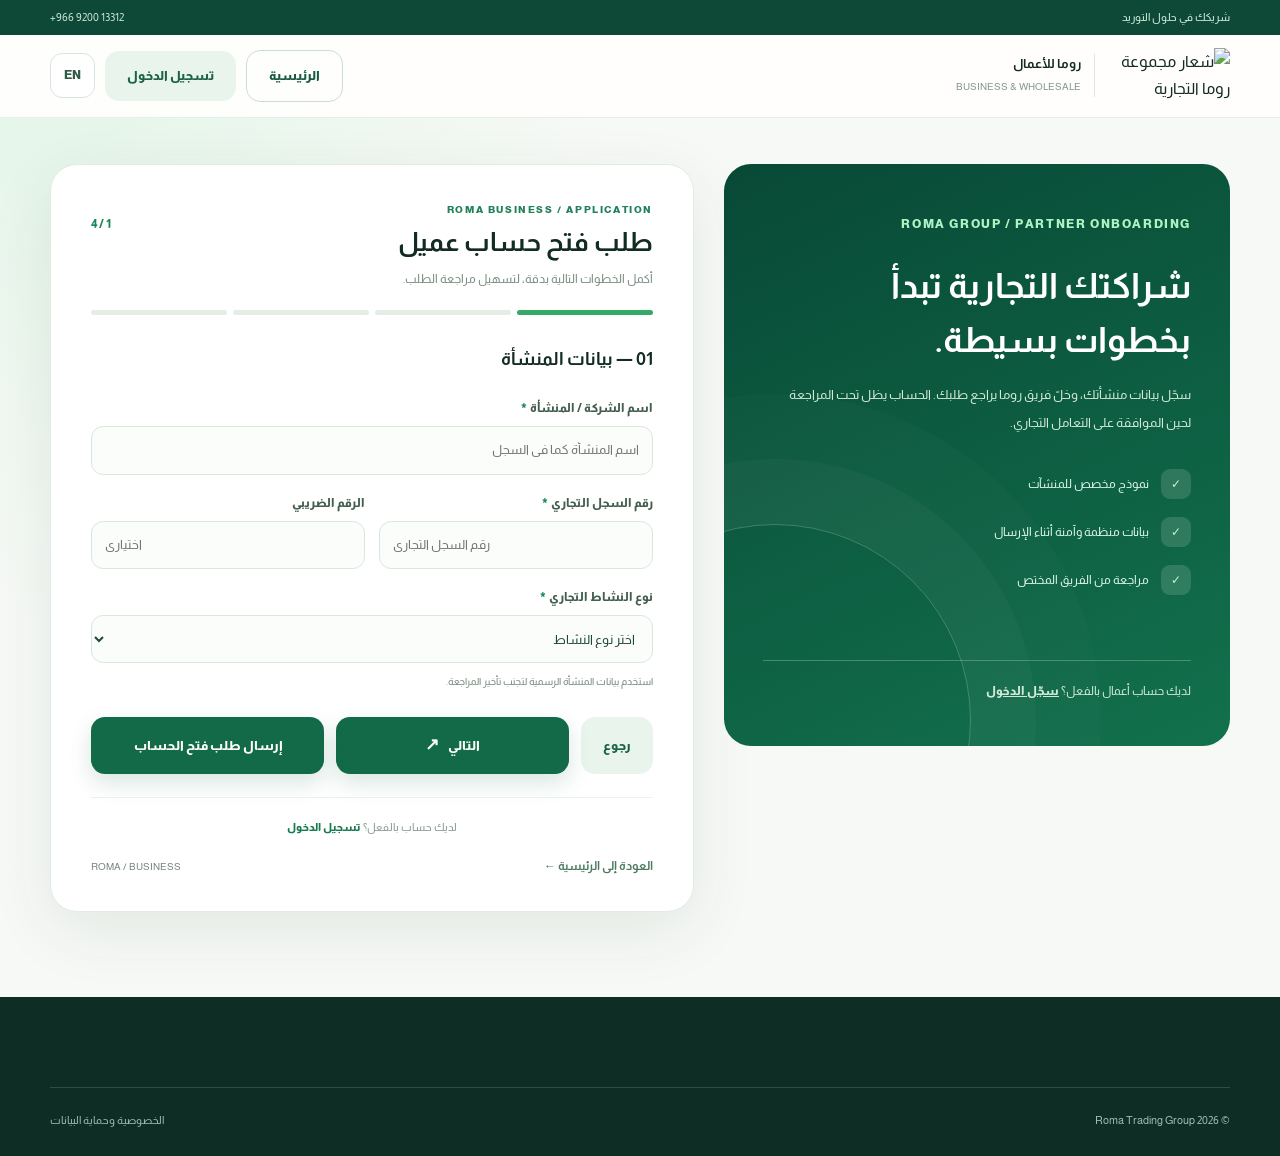
==== apply.html @ e04e696c "Create full four-step secure B2B account application with review and approval status" ====
<!doctype html>
<html lang="ar" dir="rtl">
<head>
<meta charset="utf-8"><meta name="viewport" content="width=device-width,initial-scale=1,viewport-fit=cover">
<meta name="description" content="قدّم طلب فتح حساب أعمال لدى مجموعة روما التجارية. نموذج مخصص للشركات والمتاجر والمطاعم، مع مراجعة الطلب قبل اعتماد حساب الجملة.">
<meta name="theme-color" content="#0c5e43"><meta name="robots" content="noindex,nofollow">
<link rel="icon" href="/assets/branding/roma-r-64.png" type="image/png">
<link rel="preconnect" href="https://fonts.googleapis.com"><link rel="preconnect" href="https://fonts.gstatic.com" crossorigin>
<link rel="stylesheet" href="assets/b2b.css?v=20261102-1"><script src="assets/b2b.js?v=20261102-1" defer></script>
<title>طلب فتح حساب أعمال | مجموعة روما التجارية</title>
</head>
<body class="application-bg">
<div class="head-slim"><div class="wrap"><span data-ar="شريكك في حلول التوريد" data-en="Your business supply partner">شريكك في حلول التوريد</span><a href="tel:+966920013312"><span dir="ltr">+966 9200 13312</span></a></div></div>
<header class="site-head"><div class="wrap nav-row">
<a class="logo-link" href="index.html" data-lang-link="index.html"><img src="/assets/branding/roma-group-logo.png" alt="شعار مجموعة روما التجارية"><span class="logo-label"><b data-ar="روما للأعمال" data-en="ROMA BUSINESS">روما للأعمال</b><small>BUSINESS & WHOLESALE</small></span></a>
<div class="head-actions"><a href="index.html" data-lang-link="index.html" class="btn btn-outline" data-ar="الرئيسية" data-en="Home">الرئيسية</a><a href="/portal.php?lang=ar#login" data-portal-link class="btn btn-soft" data-ar="تسجيل الدخول" data-en="Sign in">تسجيل الدخول</a><button class="lang-btn" data-lang-button type="button" aria-label="Switch language">EN</button></div>
</div></header>
<main class="wrap app-layout" id="application">
<aside class="app-aside">
<div><span class="eyebrow" style="color:#aef2c4">ROMA GROUP / PARTNER ONBOARDING</span><h1 data-ar="شراكتك التجارية تبدأ بخطوات بسيطة." data-en="Great partnerships start with the right first step.">شراكتك التجارية تبدأ بخطوات بسيطة.</h1><p data-ar="سجّل بيانات منشأتك، وخلّ فريق روما يراجع طلبك. الحساب يظل تحت المراجعة لحين الموافقة على التعامل التجاري." data-en="Share your business details and let Roma's team review your application. Trade access is subject to account approval.">سجّل بيانات منشأتك، وخلّ فريق روما يراجع طلبك. الحساب يظل تحت المراجعة لحين الموافقة على التعامل التجاري.</p></div>
<div class="app-benefits"><span data-ar="نموذج مخصص للمنشآت" data-en="Business-first application">نموذج مخصص للمنشآت</span><span data-ar="بيانات منظمة وآمنة أثناء الإرسال" data-en="Structured, secure submission">بيانات منظمة وآمنة أثناء الإرسال</span><span data-ar="مراجعة من الفريق المختص" data-en="Reviewed by the business team">مراجعة من الفريق المختص</span></div>
<div class="app-help"><span data-ar="لديك حساب أعمال بالفعل؟" data-en="Already have a business account?">لديك حساب أعمال بالفعل؟</span> <a href="/portal.php?lang=ar#login" data-portal-link data-ar="سجّل الدخول" data-en="Sign in">سجّل الدخول</a></div>
</aside>
<section class="app-card">
<div class="app-title"><div><div class="eyebrow" style="font-size:10px">ROMA BUSINESS / APPLICATION</div><h2 data-ar="طلب فتح حساب عميل" data-en="Business account application">طلب فتح حساب عميل</h2><p data-ar="أكمل الخطوات التالية بدقة، لتسهيل مراجعة الطلب." data-en="Complete the following steps to help us review your application.">أكمل الخطوات التالية بدقة، لتسهيل مراجعة الطلب.</p></div><div class="app-stepno" id="appStepNumber">1 / 4</div></div>
<div class="app-progress" data-progress role="progressbar" aria-label="Registration progress" aria-valuemin="1" aria-valuemax="4"><span class="active"></span><span></span><span></span><span></span></div>
<form id="businessApplication" novalidate>
<section class="app-section" data-app-step="0">
<h3 data-ar="01 — بيانات المنشأة" data-en="01 — Company information">01 — بيانات المنشأة</h3>
<div class="app-fields">
<div class="form-field full"><label for="company"><span data-ar="اسم الشركة / المنشأة" data-en="Registered company name">اسم الشركة / المنشأة</span> <i>*</i></label><input type="text" name="company" id="company" autocomplete="organization" minlength="2" maxlength="150" required data-placeholder-ar="اسم المنشأة كما في السجل" data-placeholder-en="Company name as registered" placeholder="اسم المنشأة كما في السجل"></div>
<div class="form-field"><label for="registration"><span data-ar="رقم السجل التجاري" data-en="Commercial registration number">رقم السجل التجاري</span> <i>*</i></label><input type="text" name="registration" id="registration" required minlength="1" maxlength="80" inputmode="numeric" dir="ltr" data-placeholder-ar="رقم السجل التجاري" data-placeholder-en="Registration number" placeholder="رقم السجل التجاري"></div>
<div class="form-field"><label for="vat"><span data-ar="الرقم الضريبي" data-en="VAT registration number">الرقم الضريبي</span></label><input type="text" name="vat" id="vat" maxlength="80" dir="ltr" inputmode="numeric" data-placeholder-ar="اختياري" data-placeholder-en="Optional" placeholder="اختياري"></div>
<div class="form-field full"><label for="sector"><span data-ar="نوع النشاط التجاري" data-en="Business sector">نوع النشاط التجاري</span> <i>*</i></label><select name="sector" id="sector" required><option value="" data-ar="اختر نوع النشاط" data-en="Choose a business sector">اختر نوع النشاط</option><option value="retail" data-ar="تجارة التجزئة / المتاجر" data-en="Retail / stores">تجارة التجزئة / المتاجر</option><option value="hospitality" data-ar="المطاعم والمقاهي والضيافة" data-en="Restaurants / cafes / hospitality">المطاعم والمقاهي والضيافة</option><option value="distribution" data-ar="التوزيع وتجارة الجملة" data-en="Wholesale / distribution">التوزيع وتجارة الجملة</option></select></div>
</div><p class="field-hint" data-ar="استخدم بيانات المنشأة الرسمية لتجنب تأخير المراجعة." data-en="Use your official business information to help avoid review delays.">استخدم بيانات المنشأة الرسمية لتجنب تأخير المراجعة.</p>
</section>
<section class="app-section" data-app-step="1" hidden>
<h3 data-ar="02 — الموقع والعنوان" data-en="02 — Business location">02 — الموقع والعنوان</h3><div class="app-fields">
<div class="form-field full"><label for="city"><span data-ar="المدينة" data-en="City">المدينة</span> <i>*</i></label><input type="text" name="city" id="city" minlength="2" maxlength="100" autocomplete="address-level2" required data-placeholder-ar="مثال: الرياض" data-placeholder-en="e.g. Riyadh" placeholder="مثال: الرياض"></div>
<div class="form-field full"><label for="address"><span data-ar="العنوان التجاري بالتفصيل" data-en="Complete business address">العنوان التجاري بالتفصيل</span> <i>*</i></label><textarea name="address" id="address" minlength="5" maxlength="1000" autocomplete="street-address" rows="4" required data-placeholder-ar="الحي، الشارع، رقم المبنى، تفاصيل الموقع" data-placeholder-en="District, street, building number and any useful details" placeholder="الحي، الشارع، رقم المبنى، تفاصيل الموقع"></textarea></div></div>
<p class="field-hint" data-ar="العنوان لأغراض مراجعة الطلب والتواصل التجاري؛ لا يعني تأكيد التغطية أو التوصيل." data-en="Location details support account review; they do not confirm delivery coverage.">العنوان لأغراض مراجعة الطلب والتواصل التجاري؛ لا يعني تأكيد التغطية أو التوصيل.</p>
</section>
<section class="app-section" data-app-step="2" hidden>
<h3 data-ar="03 — مسؤول التواصل" data-en="03 — Primary contact">03 — مسؤول التواصل</h3><div class="app-fields">
<div class="form-field full"><label for="name"><span data-ar="اسم مسؤول الحساب" data-en="Contact's full name">اسم مسؤول الحساب</span> <i>*</i></label><input type="text" name="name" id="name" autocomplete="name" minlength="2" maxlength="150" required data-placeholder-ar="الاسم الأول والأخير" data-placeholder-en="Full name" placeholder="الاسم الأول والأخير"></div>
<div class="form-field"><label for="phone"><span data-ar="رقم الجوال" data-en="Mobile number">رقم الجوال</span> <i>*</i></label><input type="tel" name="phone" id="phone" autocomplete="tel" minlength="7" maxlength="30" required dir="ltr" data-placeholder-ar="+966 5X XXX XXXX" data-placeholder-en="+966 5X XXX XXXX" placeholder="+966 5X XXX XXXX"></div>
<div class="form-field"><label for="email"><span data-ar="البريد الإلكتروني" data-en="Business email address">البريد الإلكتروني</span> <i>*</i></label><input type="email" name="email" id="email" autocomplete="email" maxlength="200" required dir="ltr" data-placeholder-ar="name@company.com" data-placeholder-en="name@company.com" placeholder="name@company.com"></div></div>
<p class="field-hint" data-ar="سيستخدم فريق روما بيانات التواصل للمتابعة بشأن طلبك." data-en="Your contact details will be used to follow up on your request.">سيستخدم فريق روما بيانات التواصل للمتابعة بشأن طلبك.</p>
</section>
<section class="app-section" data-app-step="3" hidden>
<h3 data-ar="04 — الأمان ومراجعة الطلب" data-en="04 — Security and review">04 — الأمان ومراجعة الطلب</h3>
<div class="app-fields">
<div class="form-field full"><label for="password"><span data-ar="كلمة المرور" data-en="Password">كلمة المرور</span> <i>*</i></label><input type="password" name="password" id="password" autocomplete="new-password" required minlength="12" maxlength="72" data-placeholder-ar="12 حرفًا على الأقل" data-placeholder-en="At least 12 characters" placeholder="12 حرفًا على الأقل"></div>
<div class="form-field full"><label for="confirmPassword"><span data-ar="تأكيد كلمة المرور" data-en="Confirm password">تأكيد كلمة المرور</span> <i>*</i></label><input type="password" name="confirmPassword" id="confirmPassword" autocomplete="new-password" required minlength="12" maxlength="72" data-placeholder-ar="أعد كتابة كلمة المرور" data-placeholder-en="Re-enter password" placeholder="أعد كتابة كلمة المرور"><button type="button" class="showpass" data-show-pass data-ar="إظهار كلمة المرور" data-en="Show passwords">إظهار كلمة المرور</button></div>
</div>
<div style="margin-top:25px"><span class="eyebrow" style="font-size:10px" data-ar="مراجعة بيانات الطلب" data-en="Application summary">مراجعة بيانات الطلب</span><div class="review" style="margin-top:12px">
<div><strong data-ar="المنشأة" data-en="Company">المنشأة</strong><span id="reviewCompany">—</span></div>
<div><strong data-ar="النشاط" data-en="Industry">النشاط</strong><span id="reviewSector">—</span></div>
<div><strong data-ar="السجل التجاري" data-en="Registration">السجل التجاري</strong><span id="reviewRegistration">—</span></div>
<div><strong data-ar="الرقم الضريبي" data-en="VAT">الرقم الضريبي</strong><span id="reviewVat">—</span></div>
<div><strong data-ar="العنوان" data-en="Address">العنوان</strong><span id="reviewAddress">—</span></div>
<div><strong data-ar="مسؤول التواصل" data-en="Contact">مسؤول التواصل</strong><span id="reviewName">—</span></div>
<div><strong data-ar="البريد" data-en="Email">البريد</strong><span id="reviewEmail">—</span></div>
<div><strong data-ar="الجوال" data-en="Mobile">الجوال</strong><span id="reviewPhone">—</span></div>
</div></div>
<label class="app-consent"><input type="checkbox" id="consent" name="consent_check" required><span><span data-ar="أوافق على معالجة البيانات المذكورة بغرض مراجعة طلب فتح حساب أعمال، وقد اطلعت على " data-en="I consent to the use of my submitted information to review this business account application and I have read the ">أوافق على معالجة البيانات المذكورة بغرض مراجعة طلب فتح حساب أعمال، وقد اطلعت على </span><a href="/ar/privacy" target="_blank" rel="noopener noreferrer" data-ar="سياسة الخصوصية" data-en="privacy policy">سياسة الخصوصية</a>.</span></label>
<p class="field-hint" data-ar="طلب فتح الحساب لا يعني اعتماد الائتمان أو تأكيد أسعار الجملة أو قبول التوريد." data-en="An application does not itself approve credit, wholesale pricing, or supply commitments.">طلب فتح الحساب لا يعني اعتماد الائتمان أو تأكيد أسعار الجملة أو قبول التوريد.</p>
</section>
<div id="appStatus" class="app-status" role="alert" aria-live="assertive"></div>
<div class="app-actions"><button type="button" class="btn btn-soft" id="appBack" hidden data-ar="رجوع" data-en="Back">رجوع</button><button type="button" class="btn btn-primary btn-arrow" id="appNext" data-ar="التالي" data-en="Continue">التالي</button><button type="submit" class="btn btn-primary" id="appSubmit" hidden data-ar="إرسال طلب فتح الحساب" data-en="Submit application">إرسال طلب فتح الحساب</button></div>
</form>
<div id="appDone" class="done-view" hidden><div class="done-icon" aria-hidden="true">✓</div><h2 data-ar="استلمنا طلبك بنجاح" data-en="We received your application">استلمنا طلبك بنجاح</h2><p><strong data-success-company></strong></p><p data-ar="تم إنشاء الحساب بحالة «بانتظار المراجعة». فريق روما يراجع الطلب، وتُفعّل صلاحيات الأعمال بعد الاعتماد. يمكنك الانتقال إلى بوابة حسابك لمتابعة الحالة." data-en="Your account was created with a pending-review status. Roma's team will review your application before enabling trade access. You can open your account portal to see its status.">تم إنشاء الحساب بحالة «بانتظار المراجعة». فريق روما يراجع الطلب، وتُفعّل صلاحيات الأعمال بعد الاعتماد. يمكنك الانتقال إلى بوابة حسابك لمتابعة الحالة.</p><a href="/portal.php?lang=ar#portal" data-portal-link class="btn btn-primary" data-ar="فتح حساب الأعمال" data-en="Open business portal">فتح حساب الأعمال</a></div>
<div class="app-note"><span data-ar="لديك حساب بالفعل؟" data-en="Already registered?">لديك حساب بالفعل؟</span> <a href="/portal.php?lang=ar#login" data-portal-link data-ar="تسجيل الدخول" data-en="Sign in">تسجيل الدخول</a></div>
<div class="form-foot"><a href="index.html" data-lang-link="index.html" class="back-link" data-ar="العودة إلى الرئيسية ←" data-en="← Return to home">العودة إلى الرئيسية ←</a><span class="field-hint">ROMA / BUSINESS</span></div>
</section>
</main>
<footer class="site-foot"><div class="wrap foot-bottom"><span>© 2026 Roma Trading Group</span><a href="/ar/privacy" data-ar="الخصوصية وحماية البيانات" data-en="Privacy and data protection">الخصوصية وحماية البيانات</a></div></footer>
<noscript><p style="padding:20px;text-align:center">لإتمام طلب فتح الحساب، يرجى تفعيل JavaScript في المتصفح.</p></noscript>
</body></html>
---- assets/b2b.css ----
@import url('https://fonts.googleapis.com/css2?family=Almarai:wght@400;700;800&family=DM+Sans:wght@400;500;600;700;800&display=swap');
:root{--ink:#122b24;--ink2:#375448;--green:#146948;--green2:#32a76a;--light:#f5f8f4;--mint:#dcf4e6;--line:#dce9df;--muted:#688074;--radius:24px;--shadow:0 19px 65px rgba(13,55,39,.085);--font-ar:'Almarai',Tahoma,sans-serif;--font-en:'DM Sans',system-ui,sans-serif}
*{box-sizing:border-box}html{scroll-behavior:smooth}body{margin:0;background:#f8faf7;color:var(--ink);font-family:var(--font-ar);line-height:1.7;text-rendering:optimizeLegibility;overflow-x:hidden}
html[lang=en] body{font-family:var(--font-en);line-height:1.62}
button,input,textarea,select{font:inherit}button{cursor:pointer}button:disabled{cursor:wait}a{text-decoration:none;color:inherit}img{max-width:100%}a:focus-visible,button:focus-visible,input:focus-visible,select:focus-visible,textarea:focus-visible{outline:3px solid #51bf83;outline-offset:3px}
.wrap{width:min(1180px,calc(100% - 48px));margin:auto}.sr-only{position:absolute;width:1px;height:1px;padding:0;margin:-1px;overflow:hidden;clip:rect(0,0,0,0);white-space:nowrap;border:0}
.pill{display:inline-flex;align-items:center;gap:8px;border:1px solid #cce8d5;background:#eaf8ee;border-radius:99px;padding:7px 14px;color:#146647;font-size:12px;font-weight:800}
.pill:before{content:'';display:inline-block;width:7px;height:7px;background:#48b877;border-radius:50%}
.head-slim{background:#0e4937;color:#d9f3e3;font-size:11px}.head-slim .wrap{display:flex;align-items:center;justify-content:space-between;padding:8px 0;gap:12px}.head-slim a{opacity:.92}
.site-head{position:sticky;top:0;z-index:50;background:#fffefdf2;backdrop-filter:blur(18px);border-bottom:1px solid #e6eee8}.nav-row{min-height:82px;display:flex;align-items:center;gap:30px;justify-content:space-between}
.logo-link{display:flex;align-items:center;gap:12px;flex-shrink:0}.logo-link img{width:123px;height:55px;object-fit:contain}.logo-label{border-inline-start:1px solid var(--line);padding-inline-start:13px;line-height:1.5}.logo-label b{font-size:13px;display:block}.logo-label small{font-size:10px;color:#80968c}
.main-links{display:flex;align-items:center;gap:25px;margin-inline-start:auto}.main-links a{font-size:12px;color:#48665a;font-weight:700;transition:color .2s}.main-links a:hover{color:var(--green)}
.head-actions{display:flex;gap:10px;align-items:center}.btn{border:0;border-radius:14px;font-size:13px;font-weight:800;display:inline-flex;align-items:center;justify-content:center;gap:9px;padding:14px 22px;min-height:48px;transition:transform .2s,background .2s,box-shadow .2s;white-space:nowrap}
.btn:hover:not(:disabled){transform:translateY(-2px)}.btn-primary{background:#126a49;color:white;box-shadow:0 9px 22px #126a492a}.btn-primary:hover{background:#0d573d}.btn-outline{background:transparent;border:1px solid #cbddd3;color:#17593e}.btn-soft{background:#e9f5ec;color:#1c6246}.btn-white{background:white;color:#155b42}.btn-arrow:after{content:'↗';font-size:17px}
.lang-btn{padding:11px 13px;border-radius:12px;border:1px solid #d7e6dc;color:#315a46;background:white;font-size:12px;font-weight:800}.menu-btn{display:none;border:1px solid #d9e7df;background:white;width:44px;height:44px;border-radius:13px;color:#175f45;font-size:24px;line-height:1}
.hero{padding:63px 0 74px;position:relative;overflow:hidden;background:radial-gradient(ellipse 45% 48% at 77% 34%,#e0f6e7 0%,transparent 100%),linear-gradient(130deg,#fdfefd 0%,#f5f9f5 100%)}
.hero-grid{display:grid;grid-template-columns:1.02fr .98fr;align-items:center;gap:55px}.hero-copy h1{font-size:clamp(39px,4.3vw,65px);line-height:1.32;letter-spacing:-1.8px;margin:23px 0 21px;font-weight:800}.hero-copy h1 span{color:#18845b}.hero-copy p{font-size:15px;line-height:2.15;color:#5e786a;max-width:530px}.hero-ctas{display:flex;align-items:center;gap:13px;flex-wrap:wrap;margin-top:30px}.hero-points{display:flex;flex-wrap:wrap;gap:17px;margin-top:35px;color:#526e5b;font-size:12px;font-weight:700}.hero-points span:before{content:'✓';display:inline-grid;place-items:center;color:#0d8052;background:#e3f4e8;border-radius:50%;width:21px;height:21px;margin-inline-end:7px}
.hero-visual{min-height:530px;position:relative;padding:27px;display:flex;align-items:stretch}.visual-backing{position:absolute;inset:8px 26px 5px 8px;background:linear-gradient(153deg,#0a4d39,#0b6046 53%,#229b66);border-radius:35px;transform:rotate(-3deg);box-shadow:0 24px 60px #14694830}.visual-inside{position:relative;width:100%;border-radius:30px;background:radial-gradient(circle at 30% 40%,#6aba824d,transparent 48%),linear-gradient(152deg,#0d5741,#06412e);padding:34px 34px 26px;overflow:hidden;display:flex;flex-direction:column;justify-content:space-between}
.visual-inside:after{content:'';position:absolute;border:1px solid #ffffff31;width:520px;height:520px;border-radius:50%;right:-170px;bottom:-230px;box-shadow:0 0 0 60px #ffffff06,0 0 0 130px #ffffff05}.visual-kicker{font-size:11px;color:#b9f8d1;letter-spacing:2px;font-weight:800}.visual-title{font-size:33px;line-height:1.35;color:#fff;font-weight:800;max-width:250px;z-index:2;margin-top:15px}.visual-foot{z-index:2;display:flex;align-items:center;justify-content:space-between;color:#c0edd5;letter-spacing:1px;font-size:11px;font-weight:700}.product-collage{position:relative;z-index:2;flex:1;min-height:250px;display:flex;align-items:center;justify-content:center;margin-top:-20px}.product-collage img{position:absolute;filter:drop-shadow(0 25px 24px #001d1680);object-fit:contain}.product-collage .one{height:270px;max-width:195px;right:13%;transform:rotate(12deg)}.product-collage .two{height:230px;max-width:210px;left:7%;transform:rotate(-11deg)}.product-collage .three{height:160px;max-width:155px;left:40%;bottom:-12px;transform:rotate(7deg)}.product-collage img.hide{display:none}
.float-note{position:absolute;z-index:5;background:#fff;border-radius:17px;box-shadow:0 13px 25px #093d2727;padding:16px 18px;font-size:12px;font-weight:700;max-width:195px}.float-note small{display:block;color:#668175;font-size:10px;font-weight:500;margin-top:3px}.note-a{top:6px;inset-inline-end:-11px}.note-b{bottom:12px;inset-inline-start:0}.note-icon{color:#128157;font-size:18px;display:inline-block;vertical-align:middle;margin-inline-end:5px}
.partners{padding:25px 0;background:#eff6f0;border-top:1px solid #e4efe7;border-bottom:1px solid #e4efe7}.partners .wrap{display:flex;align-items:center;justify-content:space-between;gap:20px}.partners strong{font-size:12px;color:#466a58}.mini-brands{display:flex;gap:27px;align-items:center;flex-wrap:wrap}.mini-brands b{color:#17684a;font-size:18px;letter-spacing:.3px}.mini-brands b:nth-child(2){color:#95653c}
.section{padding:100px 0}.section.alt{background:#f0f6f1}.section-head{display:flex;align-items:end;justify-content:space-between;gap:25px;margin-bottom:38px}.eyebrow{font-size:12px;font-weight:800;color:#22815a;letter-spacing:1.6px;text-transform:uppercase}.section h2,.section-head h2{font-size:clamp(28px,3.1vw,42px);line-height:1.5;margin:12px 0}.section-intro{font-size:14px;color:#637d6c;line-height:2;max-width:630px}
.card-grid{display:grid;grid-template-columns:repeat(3,1fr);gap:19px}.industry-card{background:white;padding:31px;min-height:300px;border:1px solid #e2ece5;border-radius:24px;box-shadow:0 7px 28px #0b423608;transition:transform .25s,box-shadow .25s}.industry-card:hover{transform:translateY(-5px);box-shadow:var(--shadow)}.industry-icon{height:54px;width:54px;background:#e6f5ea;color:#167b52;border-radius:17px;font-size:26px;display:grid;place-items:center}.industry-card h3{font-size:19px;margin:23px 0 9px}.industry-card p{font-size:13px;color:#668073;line-height:2}.industry-link{display:inline-block;margin-top:5px;color:#197a50;font-weight:800;font-size:12px}
.value-grid{display:grid;grid-template-columns:.9fr 1.1fr;gap:60px;align-items:center}.value-story{background:linear-gradient(145deg,#104e39,#0f7350);color:white;min-height:415px;border-radius:30px;padding:45px;display:flex;flex-direction:column;justify-content:space-between;position:relative;overflow:hidden}.value-story:after{position:absolute;content:'';height:400px;width:400px;border-radius:50%;border:2px solid #ffffff16;inset-inline-end:-210px;bottom:-200px;box-shadow:0 0 0 50px #ffffff05,0 0 0 100px #ffffff04}.value-story strong{font-size:33px;line-height:1.6;max-width:360px;z-index:1}.value-story span{font-size:13px;color:#c7edd5;max-width:330px;z-index:1}.value-list{display:grid;gap:24px}.value-item{display:grid;grid-template-columns:44px 1fr;gap:15px;align-items:start}.value-item>b{background:#e0f2e8;color:#218054;border-radius:13px;height:42px;display:grid;place-items:center}.value-item h3{margin:0 0 5px;font-size:17px}.value-item p{margin:0;font-size:12px;color:#718779;line-height:2}
.brand-grid{display:grid;grid-template-columns:repeat(4,1fr);gap:17px}.brand-card{background:white;border:1px solid #e2eae3;border-radius:24px;padding:26px;min-height:224px;display:flex;flex-direction:column;justify-content:space-between;transition:transform .2s}.brand-card:hover{transform:translateY(-4px)}.brand-mark{font-size:25px;font-weight:800;letter-spacing:1px;color:#136947}.brand-card:nth-child(2) .brand-mark{color:#926f34}.brand-card:nth-child(3) .brand-mark{color:#a94330}.brand-card:nth-child(4) .brand-mark{color:#3a5f82}.brand-card p{font-size:12px;color:#718376;margin:7px 0}.brand-card small{color:#2d8a59;font-weight:800;font-size:11px}
.steps-grid{display:grid;grid-template-columns:repeat(4,1fr);gap:16px}.step-card{background:#fff;border:1px solid #e3eee5;border-radius:21px;padding:27px 22px;position:relative;min-height:206px}.step-num{font-size:30px;color:#a8d5b7;font-weight:800;display:block}.step-card h3{font-size:16px;margin:15px 0 6px}.step-card p{font-size:12px;color:#708376;line-height:2;margin:0}
.cta-band{background:linear-gradient(112deg,#0d593f,#0a4536);border-radius:31px;padding:54px 59px;color:white;display:flex;gap:20px;align-items:center;justify-content:space-between;position:relative;overflow:hidden}.cta-band:after{content:'';position:absolute;width:370px;height:370px;border:1px solid #ffffff20;border-radius:50%;inset-inline-start:43%;top:-220px;pointer-events:none}.cta-band h2{font-size:34px;margin:0 0 7px}.cta-band p{font-size:13px;color:#c8ebd8;margin:0}.cta-band .btn{z-index:1}
.faq-layout{display:grid;grid-template-columns:.75fr 1.25fr;gap:65px}.faq-list{display:grid;gap:12px}details.faq{background:#fff;border:1px solid #e1ede4;border-radius:17px;padding:19px 22px}details.faq summary{cursor:pointer;font-size:14px;font-weight:800;list-style:none;display:flex;justify-content:space-between;align-items:center;gap:15px}details.faq summary::-webkit-details-marker{display:none}details.faq summary:after{content:'+';color:#1b7b53;font-size:22px}details.faq[open] summary:after{content:'−'}details.faq p{margin:13px 0 2px;font-size:12px;line-height:2;color:#617d6b}
footer.site-foot{background:#0e2e25;color:#d9e9df;padding:55px 0 26px}.footer-grid{display:grid;grid-template-columns:1.4fr 1fr 1fr;gap:55px}.footer-grid img{max-height:72px;background:white;border-radius:10px;padding:8px}.footer-grid p{font-size:12px;line-height:2.1;color:#aac6b9;max-width:380px}.footer-grid h4{color:#fff;font-size:14px}.footer-grid a{display:block;font-size:12px;color:#c5d8ce;padding:5px 0}.foot-bottom{border-top:1px solid #ffffff24;margin-top:35px;padding-top:23px;font-size:11px;color:#a0bfb0;display:flex;justify-content:space-between;gap:15px}
.application-bg{background:radial-gradient(circle at 0 0,#e1f5e7,transparent 36%),#f7f9f6;min-height:100vh}.app-layout{display:grid;grid-template-columns:.88fr 1.12fr;gap:30px;align-items:start;padding-top:46px;padding-bottom:85px}.app-aside{background:linear-gradient(155deg,#084936,#12714d);color:white;border-radius:27px;padding:45px 39px;min-height:540px;position:relative;overflow:hidden}.app-aside:before{content:'';position:absolute;bottom:-170px;left:-145px;border-radius:50%;border:1px solid #ffffff38;width:390px;height:390px;box-shadow:0 0 0 65px #ffffff07,0 0 0 130px #ffffff04}.app-aside h1{font-size:35px;line-height:1.55;margin:23px 0 14px;position:relative}.app-aside p{font-size:13px;color:#d2ead9;line-height:2.1;margin:0 0 22px;position:relative}.app-benefits{display:grid;gap:18px;margin-top:33px;position:relative}.app-benefits span{font-size:12px;color:#e2faed;display:flex;align-items:center;gap:12px}.app-benefits span:before{content:'✓';background:#ffffff23;color:#c4f7d1;border-radius:9px;width:30px;height:30px;display:grid;place-items:center}.app-help{margin-top:65px;border-top:1px solid #ffffff3d;padding-top:20px;font-size:12px;color:#d2ead9;position:relative}.app-help a{text-decoration:underline;font-weight:800}
.app-card{background:white;border-radius:27px;border:1px solid #e2ece3;box-shadow:var(--shadow);padding:36px 40px 35px}.app-title{display:flex;justify-content:space-between;gap:15px;align-items:start}.app-title h2{font-size:26px;line-height:1.4;margin:6px 0 9px}.app-title p{font-size:12px;color:#748a7c;margin:0 0 21px}.app-stepno{font-size:12px;color:#1c8656;font-weight:800;white-space:nowrap;margin-top:13px}
.app-progress{height:5px;display:grid;grid-template-columns:repeat(4,1fr);gap:6px;margin-bottom:29px}.app-progress span{border-radius:8px;background:#e4ede6}.app-progress span.active{background:#35a966}.app-section h3{font-size:18px;margin:0 0 23px}.app-fields{display:grid;grid-template-columns:1fr 1fr;gap:18px 14px}.form-field{display:flex;flex-direction:column;gap:8px;min-width:0}.form-field.full{grid-column:1/-1}.form-field label{font-size:12px;color:#425e4f;font-weight:800}.form-field label i{font-style:normal;color:#178756}.form-field input,.form-field select,.form-field textarea{width:100%;background:#fbfdfa;border:1px solid #dbe7dd;border-radius:12px;min-height:48px;padding:12px 13px;font-size:13px;color:#204839;outline:none;transition:border .2s,box-shadow .2s}.form-field textarea{min-height:95px;resize:vertical}.form-field input:focus,.form-field select:focus,.form-field textarea:focus{border-color:#43a36a;box-shadow:0 0 0 4px #24ad6520;background:white}.form-field input.is-invalid,.form-field select.is-invalid,.form-field textarea.is-invalid{border-color:#cf6254;background:#fff7f6}.field-hint{font-size:10px;color:#718679}.app-privacy{font-size:11px;line-height:2;color:#6e8275}.app-consent{display:flex;align-items:flex-start;gap:10px;margin-top:22px;font-size:12px;color:#576d60;line-height:2}.app-consent input{margin-top:6px;accent-color:#20814f}.app-consent a{color:#1a7854;font-weight:800;text-decoration:underline}.app-actions{display:flex;gap:12px;margin-top:27px}.app-actions .btn-primary{flex:1}.app-status{border-radius:13px;padding:14px 16px;line-height:2;font-size:12px;margin-top:18px;display:none}.app-status.visible{display:block}.app-status.error{background:#fff0eb;color:#aa3928}.app-status.ok{background:#e7f5eb;color:#13653e}.app-note{font-size:11px;text-align:center;color:#84978b;border-top:1px solid #edf2ed;margin-top:23px;padding-top:20px}.app-note a{color:#16794f;font-weight:800}
.review{display:grid;gap:11px}.review>div{display:flex;justify-content:space-between;gap:16px;border-bottom:1px dashed #e1e9e1;padding:10px 0}.review strong{font-size:12px;color:#3d5d4b}.review span{font-size:12px;color:#668071;text-align:end;overflow-wrap:anywhere}.done-view{text-align:center;padding:38px 10px}.done-icon{width:78px;height:78px;border-radius:50%;background:#e1f5e8;display:grid;place-items:center;color:#169451;font-size:38px;margin:0 auto 20px}.done-view h2{margin:5px 0 16px;font-size:27px}.done-view p{color:#698273;font-size:13px;line-height:2}.showpass{background:none;border:0;color:#2e8558;font-size:11px;text-decoration:underline;padding:6px 0;align-self:flex-start}.back-link{font-size:12px;color:#4c7a61;display:inline-flex;align-items:center;gap:8px;font-weight:700}.form-foot{display:flex;align-items:center;gap:12px;margin-top:19px;justify-content:space-between}
[data-reveal]{opacity:0;transform:translateY(15px);transition:opacity .6s,transform .6s}.revealed{opacity:1;transform:none}
@media(max-width:1050px){.main-links{gap:13px}.hero-grid{gap:28px}.card-grid{grid-template-columns:repeat(3,1fr)}.hero-copy h1{font-size:45px}.brand-grid{grid-template-columns:repeat(2,1fr)}}
@media(max-width:900px){.wrap{width:min(100% - 32px,1180px)}.nav-row{min-height:73px}.main-links{display:none;position:absolute;top:100%;left:0;right:0;background:white;box-shadow:0 14px 25px #0c3b2619;padding:18px 24px;flex-direction:column;align-items:stretch;gap:15px}.main-links.open{display:flex}.menu-btn{display:grid;place-items:center}.head-actions .btn{display:none}.hero-grid{grid-template-columns:1fr}.hero-visual{min-height:415px;max-width:590px;width:100%;margin:auto}.hero-copy{text-align:center}.hero-copy p{margin:auto}.hero-ctas,.hero-points{justify-content:center}.hero{padding:40px 0 55px}.card-grid{grid-template-columns:repeat(2,1fr)}.value-grid,.faq-layout{grid-template-columns:1fr;gap:28px}.steps-grid{grid-template-columns:repeat(2,1fr)}.app-layout{grid-template-columns:1fr;padding-top:20px}.app-aside{min-height:auto;padding:28px}.app-aside h1{font-size:25px;margin:16px 0 8px}.app-benefits{grid-template-columns:repeat(3,1fr);gap:12px;margin-top:20px}.app-benefits span{font-size:10px}.app-help{margin-top:25px}}
@media(max-width:600px){.head-slim{display:none}.wrap{width:calc(100% - 28px)}.logo-link img{width:89px;height:45px}.logo-label b{font-size:11px}.logo-label small{font-size:8px}.nav-row{gap:8px;min-height:67px}.lang-btn{padding:9px}.section{padding:63px 0}.section-head{display:block}.hero{padding:30px 0 55px}.hero-copy h1{font-size:36px;letter-spacing:-.8px}.hero-copy p{font-size:13px}.hero-ctas .btn{flex:1}.hero-visual{min-height:370px;padding:14px}.visual-title{font-size:25px}.visual-inside{padding:24px}.visual-backing{inset:0}.product-collage{min-height:220px}.product-collage .one{height:210px}.product-collage .two{height:190px}.product-collage .three{height:130px}.float-note{font-size:10px;padding:10px}.note-a{inset-inline-end:0}.note-b{inset-inline-start:0}.partners .wrap{display:block;text-align:center}.mini-brands{justify-content:center;gap:16px;margin-top:15px}.mini-brands b{font-size:13px}.card-grid,.brand-grid,.steps-grid{grid-template-columns:1fr}.industry-card{min-height:auto;padding:24px}.value-story{min-height:300px;padding:26px}.value-story strong{font-size:26px}.cta-band{padding:30px 25px;border-radius:24px;display:block}.cta-band h2{font-size:25px}.cta-band .btn{margin-top:25px}.footer-grid{grid-template-columns:1fr;gap:20px}.foot-bottom{display:block}.app-layout{gap:15px}.app-aside{border-radius:20px;padding:26px 22px}.app-benefits{grid-template-columns:1fr}.app-card{border-radius:21px;padding:25px 17px}.app-fields{grid-template-columns:1fr}.form-field.full{grid-column:auto}.app-title h2{font-size:22px}.app-aside h1{font-size:25px}.app-actions{gap:7px}.app-actions .btn{padding:12px 14px;font-size:12px}.app-aside .app-help{margin-top:20px}}
@media(prefers-reduced-motion:reduce){html{scroll-behavior:auto}[data-reveal]{opacity:1;transform:none;transition:none}*,*:before,*:after{animation-duration:.01ms!important;transition-duration:.01ms!important}}
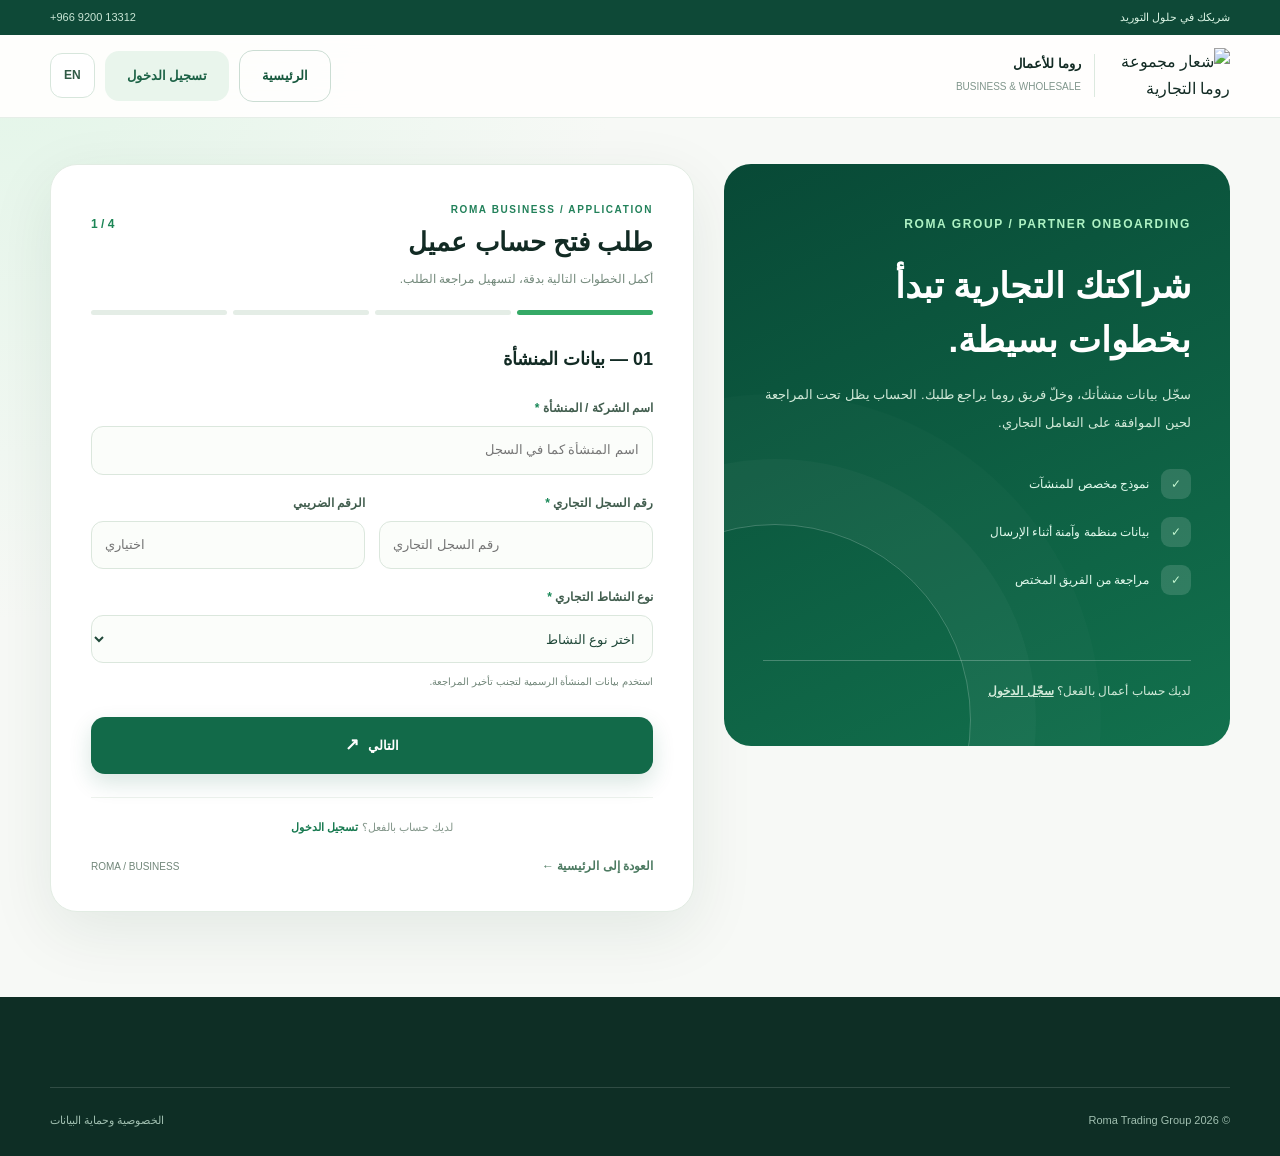
==== commit f78d79ba: "Improve responsive Roma B2B mobile flow and refresh asset cache: apply.html" ====
--- a/apply.html
+++ b/apply.html
@@ -4,15 +4,15 @@
 <meta charset="utf-8"><meta name="viewport" content="width=device-width,initial-scale=1,viewport-fit=cover">
 <meta name="description" content="قدّم طلب فتح حساب أعمال لدى مجموعة روما التجارية. نموذج مخصص للشركات والمتاجر والمطاعم، مع مراجعة الطلب قبل اعتماد حساب الجملة.">
 <meta name="theme-color" content="#0c5e43"><meta name="robots" content="noindex,nofollow">
-<link rel="icon" href="/assets/branding/roma-r-64.png" type="image/png">
+<link rel="icon" href="/assets.7903/branding/roma-r-64.png" type="image/png">
 <link rel="preconnect" href="https://fonts.googleapis.com"><link rel="preconnect" href="https://fonts.gstatic.com" crossorigin>
-<link rel="stylesheet" href="assets/b2b.css?v=20261102-1"><script src="assets/b2b.js?v=20261102-1" defer></script>
+<link rel="stylesheet" href="assets/b2b.css?v=20261103-mobile2"><script src="assets/b2b.js?v=20261103-mobile2" defer></script>
 <title>طلب فتح حساب أعمال | مجموعة روما التجارية</title>
 </head>
 <body class="application-bg">
 <div class="head-slim"><div class="wrap"><span data-ar="شريكك في حلول التوريد" data-en="Your business supply partner">شريكك في حلول التوريد</span><a href="tel:+966920013312"><span dir="ltr">+966 9200 13312</span></a></div></div>
 <header class="site-head"><div class="wrap nav-row">
-<a class="logo-link" href="index.html" data-lang-link="index.html"><img src="/assets/branding/roma-group-logo.png" alt="شعار مجموعة روما التجارية"><span class="logo-label"><b data-ar="روما للأعمال" data-en="ROMA BUSINESS">روما للأعمال</b><small>BUSINESS & WHOLESALE</small></span></a>
+<a class="logo-link" href="index.html" data-lang-link="index.html"><img src="/assets.7903/branding/roma-group-logo.png" alt="شعار مجموعة روما التجارية"><span class="logo-label"><b data-ar="روما للأعمال" data-en="ROMA BUSINESS">روما للأعمال</b><small>BUSINESS & WHOLESALE</small></span></a>
 <div class="head-actions"><a href="index.html" data-lang-link="index.html" class="btn btn-outline" data-ar="الرئيسية" data-en="Home">الرئيسية</a><a href="/portal.php?lang=ar#login" data-portal-link class="btn btn-soft" data-ar="تسجيل الدخول" data-en="Sign in">تسجيل الدخول</a><button class="lang-btn" data-lang-button type="button" aria-label="Switch language">EN</button></div>
 </div></header>
 <main class="wrap app-layout" id="application">
@@ -22,7 +22,7 @@
 <div class="app-help"><span data-ar="لديك حساب أعمال بالفعل؟" data-en="Already have a business account?">لديك حساب أعمال بالفعل؟</span> <a href="/portal.php?lang=ar#login" data-portal-link data-ar="سجّل الدخول" data-en="Sign in">سجّل الدخول</a></div>
 </aside>
 <section class="app-card">
-<div class="app-title"><div><div class="eyebrow" style="font-size:10px">ROMA BUSINESS / APPLICATION</div><h2 data-ar="طلب فتح حساب عميل" data-en="Business account application">طلب فتح حساب عميل</h2><p data-ar="أكمل الخطوات التالية بدقة، لتسهيل مراجعة الطلب." data-en="Complete the following steps to help us review your application.">أكمل الخطوات التالية بدقة، لتسهيل مراجعة الطلب.</p></div><div class="app-stepno" id="appStepNumber">1 / 4</div></div>
+<div class="app-title"><div><div class="eyebrow" style="font-size:10px">ROMA BUSINESS / APPLICATION</div><h2 data-ar="طلب فتح حساب عميل" data-en="Business account application">طلب فتح حساب عميل</h2><p data-ar="أكمل الخطوات التالية بدقة، لتسهيل مراجعة الطلب." data-en="Complete the following steps to help us review your application.">أكمل الخطوات التالية بدقة، لتسهيل مراجعة الطلب.</p></div><div class="app-stepno" id="appStepNumber" dir="ltr">1 / 4</div></div>
 <div class="app-progress" data-progress role="progressbar" aria-label="Registration progress" aria-valuemin="1" aria-valuemax="4"><span class="active"></span><span></span><span></span><span></span></div>
 <form id="businessApplication" novalidate>
 <section class="app-section" data-app-step="0">
@@ -76,4 +76,4 @@
 </main>
 <footer class="site-foot"><div class="wrap foot-bottom"><span>© 2026 Roma Trading Group</span><a href="/ar/privacy" data-ar="الخصوصية وحماية البيانات" data-en="Privacy and data protection">الخصوصية وحماية البيانات</a></div></footer>
 <noscript><p style="padding:20px;text-align:center">لإتمام طلب فتح الحساب، يرجى تفعيل JavaScript في المتصفح.</p></noscript>
-</body></html>+</body></html>
--- a/assets/b2b.css
+++ b/assets/b2b.css
@@ -1,3 +1,4 @@
+[hidden]{display:none!important}
 
 @import url('https://fonts.googleapis.com/css2?family=Almarai:wght@400;700;800&family=DM+Sans:wght@400;500;600;700;800&display=swap');
 :root{--ink:#122b24;--ink2:#375448;--green:#146948;--green2:#32a76a;--light:#f5f8f4;--mint:#dcf4e6;--line:#dce9df;--muted:#688074;--radius:24px;--shadow:0 19px 65px rgba(13,55,39,.085);--font-ar:'Almarai',Tahoma,sans-serif;--font-en:'DM Sans',system-ui,sans-serif}
@@ -37,3 +38,9 @@
 @media(max-width:900px){.wrap{width:min(100% - 32px,1180px)}.nav-row{min-height:73px}.main-links{display:none;position:absolute;top:100%;left:0;right:0;background:white;box-shadow:0 14px 25px #0c3b2619;padding:18px 24px;flex-direction:column;align-items:stretch;gap:15px}.main-links.open{display:flex}.menu-btn{display:grid;place-items:center}.head-actions .btn{display:none}.hero-grid{grid-template-columns:1fr}.hero-visual{min-height:415px;max-width:590px;width:100%;margin:auto}.hero-copy{text-align:center}.hero-copy p{margin:auto}.hero-ctas,.hero-points{justify-content:center}.hero{padding:40px 0 55px}.card-grid{grid-template-columns:repeat(2,1fr)}.value-grid,.faq-layout{grid-template-columns:1fr;gap:28px}.steps-grid{grid-template-columns:repeat(2,1fr)}.app-layout{grid-template-columns:1fr;padding-top:20px}.app-aside{min-height:auto;padding:28px}.app-aside h1{font-size:25px;margin:16px 0 8px}.app-benefits{grid-template-columns:repeat(3,1fr);gap:12px;margin-top:20px}.app-benefits span{font-size:10px}.app-help{margin-top:25px}}
 @media(max-width:600px){.head-slim{display:none}.wrap{width:calc(100% - 28px)}.logo-link img{width:89px;height:45px}.logo-label b{font-size:11px}.logo-label small{font-size:8px}.nav-row{gap:8px;min-height:67px}.lang-btn{padding:9px}.section{padding:63px 0}.section-head{display:block}.hero{padding:30px 0 55px}.hero-copy h1{font-size:36px;letter-spacing:-.8px}.hero-copy p{font-size:13px}.hero-ctas .btn{flex:1}.hero-visual{min-height:370px;padding:14px}.visual-title{font-size:25px}.visual-inside{padding:24px}.visual-backing{inset:0}.product-collage{min-height:220px}.product-collage .one{height:210px}.product-collage .two{height:190px}.product-collage .three{height:130px}.float-note{font-size:10px;padding:10px}.note-a{inset-inline-end:0}.note-b{inset-inline-start:0}.partners .wrap{display:block;text-align:center}.mini-brands{justify-content:center;gap:16px;margin-top:15px}.mini-brands b{font-size:13px}.card-grid,.brand-grid,.steps-grid{grid-template-columns:1fr}.industry-card{min-height:auto;padding:24px}.value-story{min-height:300px;padding:26px}.value-story strong{font-size:26px}.cta-band{padding:30px 25px;border-radius:24px;display:block}.cta-band h2{font-size:25px}.cta-band .btn{margin-top:25px}.footer-grid{grid-template-columns:1fr;gap:20px}.foot-bottom{display:block}.app-layout{gap:15px}.app-aside{border-radius:20px;padding:26px 22px}.app-benefits{grid-template-columns:1fr}.app-card{border-radius:21px;padding:25px 17px}.app-fields{grid-template-columns:1fr}.form-field.full{grid-column:auto}.app-title h2{font-size:22px}.app-aside h1{font-size:25px}.app-actions{gap:7px}.app-actions .btn{padding:12px 14px;font-size:12px}.app-aside .app-help{margin-top:20px}}
 @media(prefers-reduced-motion:reduce){html{scroll-behavior:auto}[data-reveal]{opacity:1;transform:none;transition:none}*,*:before,*:after{animation-duration:.01ms!important;transition-duration:.01ms!important}}
+
+/* Roma B2B mobile conversion and accessible wizard controls – 2026-11-03 */
+[hidden],.app-actions button[hidden],.app-card [hidden]{display:none!important}
+.app-stepno{direction:ltr;unicode-bidi:isolate;white-space:nowrap}
+@media(max-width:900px){.app-card{order:0}.app-aside{order:1;min-height:auto}}
+@media(max-width:600px){.app-layout{padding-top:16px;gap:16px}.app-card{padding:25px 17px}.app-aside{padding:25px 22px}.app-aside .app-help{margin-top:25px}}
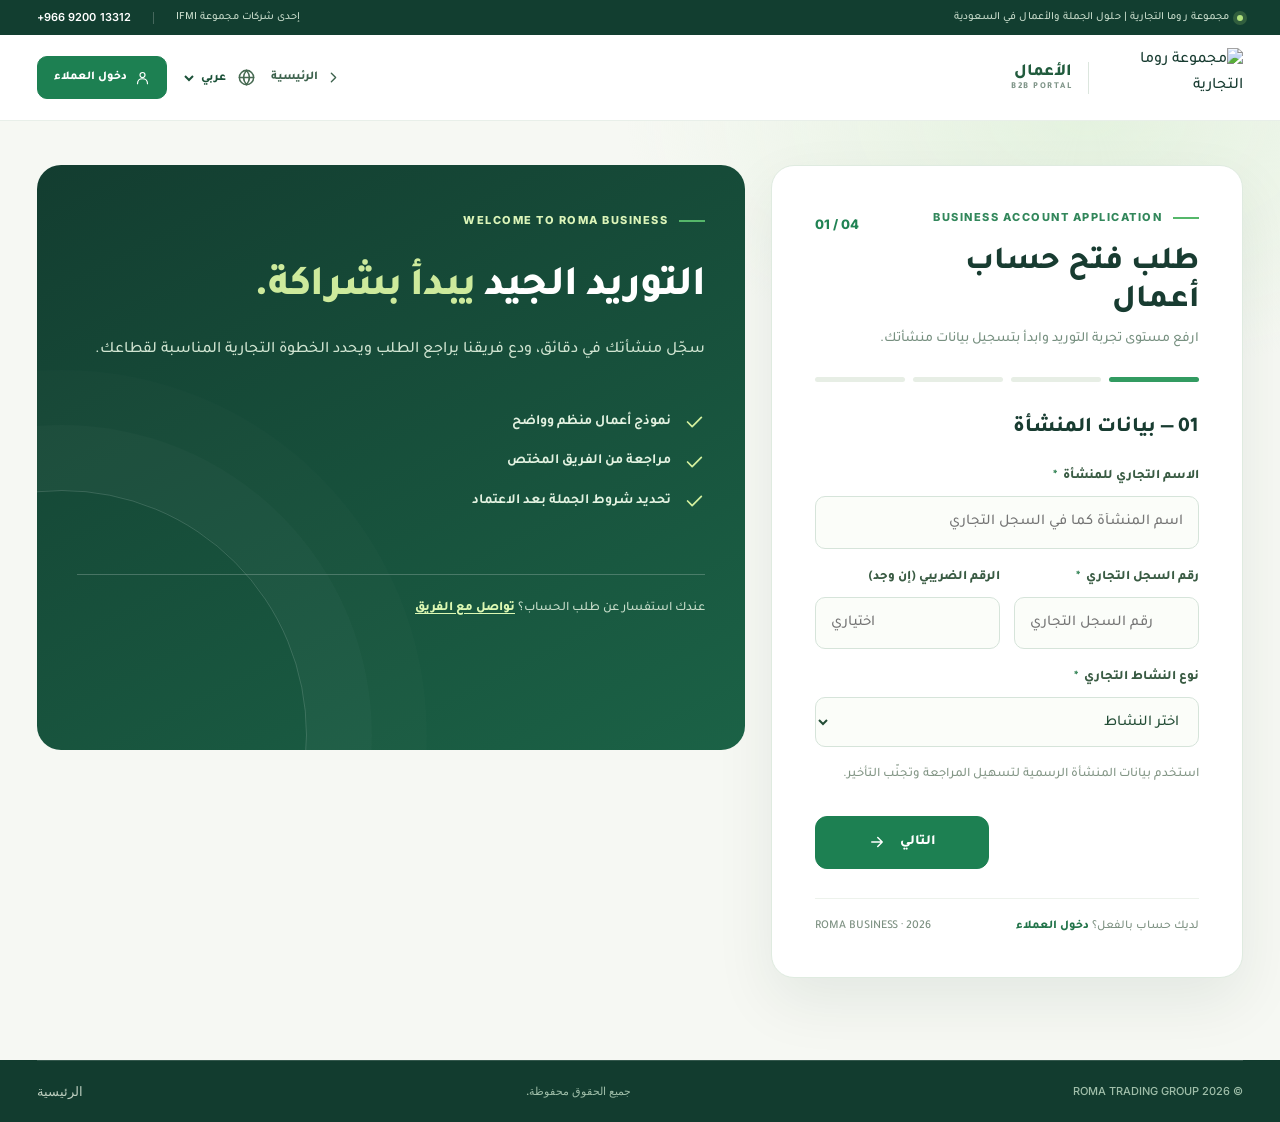
==== commit af2fb01f: "Roma B2B v3 premium brand identity, multilingual UX and verified real product media" ====
--- a/apply.html
+++ b/apply.html
@@ -1,79 +1,76 @@
 <!doctype html>
 <html lang="ar" dir="rtl">
-<head>
-<meta charset="utf-8"><meta name="viewport" content="width=device-width,initial-scale=1,viewport-fit=cover">
-<meta name="description" content="قدّم طلب فتح حساب أعمال لدى مجموعة روما التجارية. نموذج مخصص للشركات والمتاجر والمطاعم، مع مراجعة الطلب قبل اعتماد حساب الجملة.">
-<meta name="theme-color" content="#0c5e43"><meta name="robots" content="noindex,nofollow">
+<head><meta charset="utf-8"><meta name="viewport" content="width=device-width,initial-scale=1,viewport-fit=cover">
+<title>طلب فتح حساب أعمال | مجموعة روما التجارية</title><meta name="description" content="قدّم طلب فتح حساب أعمال لدى مجموعة روما التجارية. تسجيل بيانات منشأتك ومعلومات التواصل ثم مراجعة الفريق المختص.">
+<meta name="robots" content="noindex,nofollow"><meta name="theme-color" content="#103b2d">
 <link rel="icon" href="/assets.7903/branding/roma-r-64.png" type="image/png">
 <link rel="preconnect" href="https://fonts.googleapis.com"><link rel="preconnect" href="https://fonts.gstatic.com" crossorigin>
-<link rel="stylesheet" href="assets/b2b.css?v=20261103-mobile2"><script src="assets/b2b.js?v=20261103-mobile2" defer></script>
-<title>طلب فتح حساب أعمال | مجموعة روما التجارية</title>
-</head>
-<body class="application-bg">
-<div class="head-slim"><div class="wrap"><span data-ar="شريكك في حلول التوريد" data-en="Your business supply partner">شريكك في حلول التوريد</span><a href="tel:+966920013312"><span dir="ltr">+966 9200 13312</span></a></div></div>
-<header class="site-head"><div class="wrap nav-row">
-<a class="logo-link" href="index.html" data-lang-link="index.html"><img src="/assets.7903/branding/roma-group-logo.png" alt="شعار مجموعة روما التجارية"><span class="logo-label"><b data-ar="روما للأعمال" data-en="ROMA BUSINESS">روما للأعمال</b><small>BUSINESS & WHOLESALE</small></span></a>
-<div class="head-actions"><a href="index.html" data-lang-link="index.html" class="btn btn-outline" data-ar="الرئيسية" data-en="Home">الرئيسية</a><a href="/portal.php?lang=ar#login" data-portal-link class="btn btn-soft" data-ar="تسجيل الدخول" data-en="Sign in">تسجيل الدخول</a><button class="lang-btn" data-lang-button type="button" aria-label="Switch language">EN</button></div>
+<link href="https://fonts.googleapis.com/css2?family=Inter:wght@400;500;600;700;800&family=Tajawal:wght@400;500;600;700;800&display=swap" rel="stylesheet">
+<link rel="stylesheet" href="assets/b2b.css?v=20261103-v3"><script src="assets/b2b-locale.js?v=20261103-v3" defer></script><script src="assets/b2b.js?v=20261103-v3" defer></script></head>
+<body class="application-page" data-page="apply">
+<svg class="svg-sprite" xmlns="http://www.w3.org/2000/svg" aria-hidden="true">
+<symbol id="i-arrow" viewBox="0 0 24 24"><path d="M5 12h14m-6-6 6 6-6 6"/></symbol>
+<symbol id="i-user" viewBox="0 0 24 24"><circle cx="12" cy="8" r="4"/><path d="M4 22c0-5 3-8 8-8s8 3 8 8"/></symbol>
+<symbol id="i-shield" viewBox="0 0 24 24"><path d="m12 2 8 4v6c0 5-3.5 8.5-8 10-4.5-1.5-8-5-8-10V6l8-4Zm-4 10 3 3 5-6"/></symbol>
+<symbol id="i-check" viewBox="0 0 24 24"><path d="m5 12 5 5L20 7"/></symbol>
+<symbol id="i-globe" viewBox="0 0 24 24"><circle cx="12" cy="12" r="9"/><path d="M3 12h18M12 3c-5 6-5 12 0 18M12 3c5 6 5 12 0 18"/></symbol>
+<symbol id="i-chevron" viewBox="0 0 24 24"><path d="m9 18 6-6-6-6"/></symbol>
+<symbol id="i-eye" viewBox="0 0 24 24"><path d="M2 12s4-7 10-7 10 7 10 7-4 7-10 7S2 12 2 12Z"/><circle cx="12" cy="12" r="3"/></symbol></svg>
+<a class="skip-link" href="#main" data-i18n="skip">تخطَّ إلى المحتوى</a>
+<div class="mini-top"><div class="container mini-inner"><span><span class="mini-dot"></span><span data-i18n="topline">مجموعة روما التجارية | حلول الجملة والأعمال في السعودية</span></span><span class="mini-right"><span data-i18n="ifmi">إحدى شركات مجموعة IFMI</span><span class="mini-separator"></span><a href="tel:+966920013312" dir="ltr">+966 9200 13312</a></span></div></div>
+<header class="site-header"><div class="container header-inner">
+<a href="index.html" class="brand-home" aria-label="Roma Trading Group — Home"><img src="/assets.7903/branding/roma-group-logo.png" alt="مجموعة روما التجارية" width="173" height="68"><span class="brand-divider"></span><span class="brand-side"><b data-i18n="business">الأعمال</b><small>B2B PORTAL</small></span></a>
+<div class="header-actions"><a href="index.html" data-local-link class="login-link"><svg class="icon"><use href="#i-chevron"/></svg><span data-i18n="backHome">الرئيسية</span></a>
+<label class="language-control"><svg class="icon"><use href="#i-globe"/></svg><select id="langSelect" aria-label="Choose language"><option value="ar">عربي</option><option value="en">EN</option><option value="fr">FR</option><option value="de">DE</option><option value="es">ES</option></select></label>
+<a href="/portal.php?lang=ar#login" data-portal-link class="btn btn-main header-cta"><svg class="icon"><use href="#i-user"/></svg><span data-i18n="login">دخول العملاء</span></a></div>
 </div></header>
-<main class="wrap app-layout" id="application">
-<aside class="app-aside">
-<div><span class="eyebrow" style="color:#aef2c4">ROMA GROUP / PARTNER ONBOARDING</span><h1 data-ar="شراكتك التجارية تبدأ بخطوات بسيطة." data-en="Great partnerships start with the right first step.">شراكتك التجارية تبدأ بخطوات بسيطة.</h1><p data-ar="سجّل بيانات منشأتك، وخلّ فريق روما يراجع طلبك. الحساب يظل تحت المراجعة لحين الموافقة على التعامل التجاري." data-en="Share your business details and let Roma's team review your application. Trade access is subject to account approval.">سجّل بيانات منشأتك، وخلّ فريق روما يراجع طلبك. الحساب يظل تحت المراجعة لحين الموافقة على التعامل التجاري.</p></div>
-<div class="app-benefits"><span data-ar="نموذج مخصص للمنشآت" data-en="Business-first application">نموذج مخصص للمنشآت</span><span data-ar="بيانات منظمة وآمنة أثناء الإرسال" data-en="Structured, secure submission">بيانات منظمة وآمنة أثناء الإرسال</span><span data-ar="مراجعة من الفريق المختص" data-en="Reviewed by the business team">مراجعة من الفريق المختص</span></div>
-<div class="app-help"><span data-ar="لديك حساب أعمال بالفعل؟" data-en="Already have a business account?">لديك حساب أعمال بالفعل؟</span> <a href="/portal.php?lang=ar#login" data-portal-link data-ar="سجّل الدخول" data-en="Sign in">سجّل الدخول</a></div>
+<main id="main" class="apply-background"><div class="container apply-grid">
+<section class="apply-card">
+<div id="formMain">
+<div class="apply-header"><div><span class="kicker"><span class="kicker-line"></span><span data-i18n="applyEyebrow">BUSINESS ACCOUNT APPLICATION</span></span><h2 data-i18n="applyHeading">طلب فتح حساب أعمال</h2><p data-i18n="applyLead">ارفع مستوى تجربة التوريد وابدأ بتسجيل بيانات منشأتك.</p></div><span id="stepCount" class="apply-counter" aria-live="polite">01 / 04</span></div>
+<div class="form-progress" id="progress" aria-label="Application progress"><span class="active"></span><span></span><span></span><span></span></div>
+<form id="businessApplication" novalidate>
+<div data-step="0"><h3 class="form-step-title" data-i18n="formStep1">01 — بيانات المنشأة</h3><div class="form-fields">
+<div class="field full"><label for="company"><span data-i18n="labelCompany">الاسم التجاري للمنشأة</span> <em>*</em></label><input name="company" id="company" type="text" minlength="2" maxlength="150" autocomplete="organization" required data-placeholder="phCompany" placeholder="اسم المنشأة كما في السجل التجاري"></div>
+<div class="field"><label for="registration"><span data-i18n="labelCR">رقم السجل التجاري</span> <em>*</em></label><input name="registration" id="registration" type="text" minlength="1" maxlength="80" inputmode="numeric" dir="ltr" required data-placeholder="phCR" placeholder="رقم السجل التجاري"></div>
+<div class="field"><label for="vat"><span data-i18n="labelVAT">الرقم الضريبي (إن وجد)</span></label><input name="vat" id="vat" type="text" maxlength="80" inputmode="numeric" dir="ltr" data-placeholder="phVAT" placeholder="اختياري"></div>
+<div class="field full"><label for="sector"><span data-i18n="labelSector">نوع النشاط التجاري</span> <em>*</em></label><select name="sector" id="sector" required><option value="" data-i18n="sectorChoose">اختر النشاط</option><option value="retail" data-i18n="sectorRetail">المتاجر والتجزئة</option><option value="hospitality" data-i18n="sectorHospitality">المطاعم والضيافة</option><option value="distribution" data-i18n="sectorDistribution">الموزعون والجملة</option></select></div>
+</div><p class="field-help" data-i18n="formHint1">استخدم بيانات المنشأة الرسمية لتسهيل المراجعة وتجنّب التأخير.</p></div>
+<div data-step="1" hidden><h3 class="form-step-title" data-i18n="formStep2">02 — العنوان التجاري</h3><div class="form-fields">
+<div class="field full"><label for="city"><span data-i18n="labelCity">المدينة</span> <em>*</em></label><input name="city" id="city" type="text" minlength="2" maxlength="100" autocomplete="address-level2" required data-placeholder="phCity" placeholder="مثال: الرياض"></div>
+<div class="field full"><label for="address"><span data-i18n="labelAddress">العنوان بالتفصيل</span> <em>*</em></label><textarea name="address" id="address" rows="4" minlength="5" maxlength="1000" autocomplete="street-address" required data-placeholder="phAddress" placeholder="الحي والشارع ورقم المبنى ومعلومات إضافية"></textarea></div>
+</div><p class="field-help" data-i18n="formHint2">يُستخدم العنوان لمراجعة الطلب والتواصل، ولا يعني تأكيد التوصيل.</p></div>
+<div data-step="2" hidden><h3 class="form-step-title" data-i18n="formStep3">03 — مسؤول التواصل</h3><div class="form-fields">
+<div class="field full"><label for="name"><span data-i18n="labelName">اسم مسؤول الحساب</span> <em>*</em></label><input name="name" id="name" type="text" minlength="2" maxlength="150" autocomplete="name" required data-placeholder="phName" placeholder="الاسم الأول والأخير"></div>
+<div class="field"><label for="phone"><span data-i18n="labelPhone">رقم الجوال</span> <em>*</em></label><input name="phone" id="phone" type="tel" minlength="7" maxlength="30" autocomplete="tel" required dir="ltr" placeholder="+966 5X XXX XXXX"></div>
+<div class="field"><label for="email"><span data-i18n="labelEmail">البريد الإلكتروني للعمل</span> <em>*</em></label><input name="email" id="email" type="email" maxlength="200" autocomplete="email" required dir="ltr" placeholder="name@company.com"></div>
+</div><p class="field-help" data-i18n="formHint3">سيستخدم الفريق هذه البيانات لمتابعة طلبك والتواصل مع المسؤول.</p></div>
+<div data-step="3" hidden><h3 class="form-step-title" data-i18n="formStep4">04 — أمان الحساب والمراجعة</h3><div class="form-fields">
+<div class="field full"><label for="password"><span data-i18n="labelPassword">كلمة المرور (12 حرفًا على الأقل)</span> <em>*</em></label><input name="password" id="password" type="password" minlength="12" maxlength="72" autocomplete="new-password" required data-placeholder="phPassword" placeholder="اكتب كلمة مرور قوية"></div>
+<div class="field full"><label for="confirmPassword"><span data-i18n="labelConfirm">تأكيد كلمة المرور</span> <em>*</em></label><input name="confirmPassword" id="confirmPassword" type="password" minlength="12" maxlength="72" autocomplete="new-password" required data-placeholder="phConfirm" placeholder="أعد كتابة كلمة المرور"></div>
+</div><p class="field-help"><button id="togglePasswords" class="link-button" type="button" data-i18n="showPassword">إظهار كلمة المرور</button></p>
+<div class="review-table" aria-label="Application summary">
+<div><b data-i18n="labelCompany">الاسم التجاري للمنشأة</b><span id="reviewCompany">—</span></div>
+<div><b data-i18n="labelCR">رقم السجل التجاري</b><span id="reviewCR">—</span></div>
+<div><b data-i18n="labelSector">نوع النشاط التجاري</b><span id="reviewSector">—</span></div>
+<div><b data-i18n="labelCity">المدينة</b><span id="reviewCity">—</span></div>
+<div><b data-i18n="labelName">اسم مسؤول الحساب</b><span id="reviewName">—</span></div>
+<div><b data-i18n="labelEmail">البريد الإلكتروني للعمل</b><span id="reviewEmail">—</span></div>
+</div>
+<label class="checkbox-line"><input type="checkbox" id="consent" required><span><span data-i18n="consentText">أوافق على معالجة بيانات الطلب لأغراض التحقق والمراجعة، واطلعت على</span> <a href="/ar/privacy" target="_blank" rel="noopener noreferrer" data-i18n="privacy">سياسة الخصوصية</a>.</span></label>
+<p class="field-help" data-i18n="approvalNotice">إرسال الطلب لا يعني الموافقة المباشرة، وتُحدد الأسعار وشروط التوريد بعد اعتماد الحساب.</p>
+</div>
+<div id="formStatus" class="form-error" role="alert" aria-live="assertive"></div>
+<div class="form-actions"><button id="formBack" type="button" class="btn btn-back" hidden><svg class="icon"><use href="#i-chevron"/></svg><span data-i18n="back">السابق</span></button><button id="formNext" type="button" class="btn btn-main btn-next"><span data-i18n="next">التالي</span><svg class="icon"><use href="#i-arrow"/></svg></button><button id="formSubmit" type="submit" class="btn btn-main btn-next" hidden><span data-i18n="submit">إرسال طلب فتح الحساب</span><svg class="icon"><use href="#i-arrow"/></svg></button></div>
+</form>
+<div class="form-divider"></div><div class="form-bottom"><span><span data-i18n="already">لديك حساب بالفعل؟</span> <a href="/portal.php?lang=ar#login" data-portal-link data-i18n="login">دخول العملاء</a></span><span>ROMA BUSINESS · 2026</span></div>
+</div>
+<div id="completePanel" class="form-complete" hidden><span class="complete-icon"><svg class="icon"><use href="#i-check"/></svg></span><h2 data-i18n="completeTitle">تم استلام طلبك بنجاح</h2><p><strong id="completeCompany"></strong></p><p data-i18n="completeDesc">تم إنشاء حسابك بحالة «بانتظار المراجعة». سنراجع بيانات المنشأة قبل تفعيل مزايا الجملة.</p><a href="/portal.php?lang=ar#portal" data-portal-link class="btn btn-main"><span data-i18n="completeGo">الانتقال لحساب الأعمال</span><svg class="icon"><use href="#i-arrow"/></svg></a></div>
+</section>
+<aside class="apply-aside"><span class="kicker"><span class="kicker-line"></span><span data-i18n="asideEyebrow">WELCOME TO ROMA BUSINESS</span></span><h1 data-i18n="asideTitle">التوريد الجيد <em>يبدأ بشراكة.</em></h1><p data-i18n="asideDesc">سجّل منشأتك في دقائق، ودع فريقنا يراجع الطلب ويحدد الخطوة التجارية المناسبة لقطاعك.</p>
+<div class="aside-list"><span><svg class="icon"><use href="#i-check"/></svg><span data-i18n="aside1">نموذج أعمال منظم وواضح</span></span><span><svg class="icon"><use href="#i-check"/></svg><span data-i18n="aside2">مراجعة من الفريق المختص</span></span><span><svg class="icon"><use href="#i-check"/></svg><span data-i18n="aside3">تحديد شروط الجملة بعد الاعتماد</span></span></div>
+<div class="aside-footer"><span data-i18n="asideHelp">عندك استفسار عن طلب الحساب؟</span> <a href="tel:+966920013312"><span data-i18n="asideCall">تواصل مع الفريق</span></a></div>
 </aside>
-<section class="app-card">
-<div class="app-title"><div><div class="eyebrow" style="font-size:10px">ROMA BUSINESS / APPLICATION</div><h2 data-ar="طلب فتح حساب عميل" data-en="Business account application">طلب فتح حساب عميل</h2><p data-ar="أكمل الخطوات التالية بدقة، لتسهيل مراجعة الطلب." data-en="Complete the following steps to help us review your application.">أكمل الخطوات التالية بدقة، لتسهيل مراجعة الطلب.</p></div><div class="app-stepno" id="appStepNumber" dir="ltr">1 / 4</div></div>
-<div class="app-progress" data-progress role="progressbar" aria-label="Registration progress" aria-valuemin="1" aria-valuemax="4"><span class="active"></span><span></span><span></span><span></span></div>
-<form id="businessApplication" novalidate>
-<section class="app-section" data-app-step="0">
-<h3 data-ar="01 — بيانات المنشأة" data-en="01 — Company information">01 — بيانات المنشأة</h3>
-<div class="app-fields">
-<div class="form-field full"><label for="company"><span data-ar="اسم الشركة / المنشأة" data-en="Registered company name">اسم الشركة / المنشأة</span> <i>*</i></label><input type="text" name="company" id="company" autocomplete="organization" minlength="2" maxlength="150" required data-placeholder-ar="اسم المنشأة كما في السجل" data-placeholder-en="Company name as registered" placeholder="اسم المنشأة كما في السجل"></div>
-<div class="form-field"><label for="registration"><span data-ar="رقم السجل التجاري" data-en="Commercial registration number">رقم السجل التجاري</span> <i>*</i></label><input type="text" name="registration" id="registration" required minlength="1" maxlength="80" inputmode="numeric" dir="ltr" data-placeholder-ar="رقم السجل التجاري" data-placeholder-en="Registration number" placeholder="رقم السجل التجاري"></div>
-<div class="form-field"><label for="vat"><span data-ar="الرقم الضريبي" data-en="VAT registration number">الرقم الضريبي</span></label><input type="text" name="vat" id="vat" maxlength="80" dir="ltr" inputmode="numeric" data-placeholder-ar="اختياري" data-placeholder-en="Optional" placeholder="اختياري"></div>
-<div class="form-field full"><label for="sector"><span data-ar="نوع النشاط التجاري" data-en="Business sector">نوع النشاط التجاري</span> <i>*</i></label><select name="sector" id="sector" required><option value="" data-ar="اختر نوع النشاط" data-en="Choose a business sector">اختر نوع النشاط</option><option value="retail" data-ar="تجارة التجزئة / المتاجر" data-en="Retail / stores">تجارة التجزئة / المتاجر</option><option value="hospitality" data-ar="المطاعم والمقاهي والضيافة" data-en="Restaurants / cafes / hospitality">المطاعم والمقاهي والضيافة</option><option value="distribution" data-ar="التوزيع وتجارة الجملة" data-en="Wholesale / distribution">التوزيع وتجارة الجملة</option></select></div>
-</div><p class="field-hint" data-ar="استخدم بيانات المنشأة الرسمية لتجنب تأخير المراجعة." data-en="Use your official business information to help avoid review delays.">استخدم بيانات المنشأة الرسمية لتجنب تأخير المراجعة.</p>
-</section>
-<section class="app-section" data-app-step="1" hidden>
-<h3 data-ar="02 — الموقع والعنوان" data-en="02 — Business location">02 — الموقع والعنوان</h3><div class="app-fields">
-<div class="form-field full"><label for="city"><span data-ar="المدينة" data-en="City">المدينة</span> <i>*</i></label><input type="text" name="city" id="city" minlength="2" maxlength="100" autocomplete="address-level2" required data-placeholder-ar="مثال: الرياض" data-placeholder-en="e.g. Riyadh" placeholder="مثال: الرياض"></div>
-<div class="form-field full"><label for="address"><span data-ar="العنوان التجاري بالتفصيل" data-en="Complete business address">العنوان التجاري بالتفصيل</span> <i>*</i></label><textarea name="address" id="address" minlength="5" maxlength="1000" autocomplete="street-address" rows="4" required data-placeholder-ar="الحي، الشارع، رقم المبنى، تفاصيل الموقع" data-placeholder-en="District, street, building number and any useful details" placeholder="الحي، الشارع، رقم المبنى، تفاصيل الموقع"></textarea></div></div>
-<p class="field-hint" data-ar="العنوان لأغراض مراجعة الطلب والتواصل التجاري؛ لا يعني تأكيد التغطية أو التوصيل." data-en="Location details support account review; they do not confirm delivery coverage.">العنوان لأغراض مراجعة الطلب والتواصل التجاري؛ لا يعني تأكيد التغطية أو التوصيل.</p>
-</section>
-<section class="app-section" data-app-step="2" hidden>
-<h3 data-ar="03 — مسؤول التواصل" data-en="03 — Primary contact">03 — مسؤول التواصل</h3><div class="app-fields">
-<div class="form-field full"><label for="name"><span data-ar="اسم مسؤول الحساب" data-en="Contact's full name">اسم مسؤول الحساب</span> <i>*</i></label><input type="text" name="name" id="name" autocomplete="name" minlength="2" maxlength="150" required data-placeholder-ar="الاسم الأول والأخير" data-placeholder-en="Full name" placeholder="الاسم الأول والأخير"></div>
-<div class="form-field"><label for="phone"><span data-ar="رقم الجوال" data-en="Mobile number">رقم الجوال</span> <i>*</i></label><input type="tel" name="phone" id="phone" autocomplete="tel" minlength="7" maxlength="30" required dir="ltr" data-placeholder-ar="+966 5X XXX XXXX" data-placeholder-en="+966 5X XXX XXXX" placeholder="+966 5X XXX XXXX"></div>
-<div class="form-field"><label for="email"><span data-ar="البريد الإلكتروني" data-en="Business email address">البريد الإلكتروني</span> <i>*</i></label><input type="email" name="email" id="email" autocomplete="email" maxlength="200" required dir="ltr" data-placeholder-ar="name@company.com" data-placeholder-en="name@company.com" placeholder="name@company.com"></div></div>
-<p class="field-hint" data-ar="سيستخدم فريق روما بيانات التواصل للمتابعة بشأن طلبك." data-en="Your contact details will be used to follow up on your request.">سيستخدم فريق روما بيانات التواصل للمتابعة بشأن طلبك.</p>
-</section>
-<section class="app-section" data-app-step="3" hidden>
-<h3 data-ar="04 — الأمان ومراجعة الطلب" data-en="04 — Security and review">04 — الأمان ومراجعة الطلب</h3>
-<div class="app-fields">
-<div class="form-field full"><label for="password"><span data-ar="كلمة المرور" data-en="Password">كلمة المرور</span> <i>*</i></label><input type="password" name="password" id="password" autocomplete="new-password" required minlength="12" maxlength="72" data-placeholder-ar="12 حرفًا على الأقل" data-placeholder-en="At least 12 characters" placeholder="12 حرفًا على الأقل"></div>
-<div class="form-field full"><label for="confirmPassword"><span data-ar="تأكيد كلمة المرور" data-en="Confirm password">تأكيد كلمة المرور</span> <i>*</i></label><input type="password" name="confirmPassword" id="confirmPassword" autocomplete="new-password" required minlength="12" maxlength="72" data-placeholder-ar="أعد كتابة كلمة المرور" data-placeholder-en="Re-enter password" placeholder="أعد كتابة كلمة المرور"><button type="button" class="showpass" data-show-pass data-ar="إظهار كلمة المرور" data-en="Show passwords">إظهار كلمة المرور</button></div>
-</div>
-<div style="margin-top:25px"><span class="eyebrow" style="font-size:10px" data-ar="مراجعة بيانات الطلب" data-en="Application summary">مراجعة بيانات الطلب</span><div class="review" style="margin-top:12px">
-<div><strong data-ar="المنشأة" data-en="Company">المنشأة</strong><span id="reviewCompany">—</span></div>
-<div><strong data-ar="النشاط" data-en="Industry">النشاط</strong><span id="reviewSector">—</span></div>
-<div><strong data-ar="السجل التجاري" data-en="Registration">السجل التجاري</strong><span id="reviewRegistration">—</span></div>
-<div><strong data-ar="الرقم الضريبي" data-en="VAT">الرقم الضريبي</strong><span id="reviewVat">—</span></div>
-<div><strong data-ar="العنوان" data-en="Address">العنوان</strong><span id="reviewAddress">—</span></div>
-<div><strong data-ar="مسؤول التواصل" data-en="Contact">مسؤول التواصل</strong><span id="reviewName">—</span></div>
-<div><strong data-ar="البريد" data-en="Email">البريد</strong><span id="reviewEmail">—</span></div>
-<div><strong data-ar="الجوال" data-en="Mobile">الجوال</strong><span id="reviewPhone">—</span></div>
-</div></div>
-<label class="app-consent"><input type="checkbox" id="consent" name="consent_check" required><span><span data-ar="أوافق على معالجة البيانات المذكورة بغرض مراجعة طلب فتح حساب أعمال، وقد اطلعت على " data-en="I consent to the use of my submitted information to review this business account application and I have read the ">أوافق على معالجة البيانات المذكورة بغرض مراجعة طلب فتح حساب أعمال، وقد اطلعت على </span><a href="/ar/privacy" target="_blank" rel="noopener noreferrer" data-ar="سياسة الخصوصية" data-en="privacy policy">سياسة الخصوصية</a>.</span></label>
-<p class="field-hint" data-ar="طلب فتح الحساب لا يعني اعتماد الائتمان أو تأكيد أسعار الجملة أو قبول التوريد." data-en="An application does not itself approve credit, wholesale pricing, or supply commitments.">طلب فتح الحساب لا يعني اعتماد الائتمان أو تأكيد أسعار الجملة أو قبول التوريد.</p>
-</section>
-<div id="appStatus" class="app-status" role="alert" aria-live="assertive"></div>
-<div class="app-actions"><button type="button" class="btn btn-soft" id="appBack" hidden data-ar="رجوع" data-en="Back">رجوع</button><button type="button" class="btn btn-primary btn-arrow" id="appNext" data-ar="التالي" data-en="Continue">التالي</button><button type="submit" class="btn btn-primary" id="appSubmit" hidden data-ar="إرسال طلب فتح الحساب" data-en="Submit application">إرسال طلب فتح الحساب</button></div>
-</form>
-<div id="appDone" class="done-view" hidden><div class="done-icon" aria-hidden="true">✓</div><h2 data-ar="استلمنا طلبك بنجاح" data-en="We received your application">استلمنا طلبك بنجاح</h2><p><strong data-success-company></strong></p><p data-ar="تم إنشاء الحساب بحالة «بانتظار المراجعة». فريق روما يراجع الطلب، وتُفعّل صلاحيات الأعمال بعد الاعتماد. يمكنك الانتقال إلى بوابة حسابك لمتابعة الحالة." data-en="Your account was created with a pending-review status. Roma's team will review your application before enabling trade access. You can open your account portal to see its status.">تم إنشاء الحساب بحالة «بانتظار المراجعة». فريق روما يراجع الطلب، وتُفعّل صلاحيات الأعمال بعد الاعتماد. يمكنك الانتقال إلى بوابة حسابك لمتابعة الحالة.</p><a href="/portal.php?lang=ar#portal" data-portal-link class="btn btn-primary" data-ar="فتح حساب الأعمال" data-en="Open business portal">فتح حساب الأعمال</a></div>
-<div class="app-note"><span data-ar="لديك حساب بالفعل؟" data-en="Already registered?">لديك حساب بالفعل؟</span> <a href="/portal.php?lang=ar#login" data-portal-link data-ar="تسجيل الدخول" data-en="Sign in">تسجيل الدخول</a></div>
-<div class="form-foot"><a href="index.html" data-lang-link="index.html" class="back-link" data-ar="العودة إلى الرئيسية ←" data-en="← Return to home">العودة إلى الرئيسية ←</a><span class="field-hint">ROMA / BUSINESS</span></div>
-</section>
-</main>
-<footer class="site-foot"><div class="wrap foot-bottom"><span>© 2026 Roma Trading Group</span><a href="/ar/privacy" data-ar="الخصوصية وحماية البيانات" data-en="Privacy and data protection">الخصوصية وحماية البيانات</a></div></footer>
-<noscript><p style="padding:20px;text-align:center">لإتمام طلب فتح الحساب، يرجى تفعيل JavaScript في المتصفح.</p></noscript>
+</div></main>
+<footer class="site-footer"><div class="container footer-bottom"><span>© 2026 ROMA TRADING GROUP</span><span data-i18n="rights">جميع الحقوق محفوظة.</span><a href="index.html" data-local-link data-i18n="backHome">الرئيسية</a></div></footer>
 </body></html>
--- a/assets/b2b.css
+++ b/assets/b2b.css
@@ -1,46 +1,260 @@
-[hidden]{display:none!important}
+:root{
+--ink:#183c31;--ink-soft:#547568;--forest:#103b2d;--forest-deep:#0b3026;--green:#1c8751;--leaf:#39a15e;--lime:#d4ef96;--paper:#f8faf5;--white:#fff;--line:#e3eae0;--shadow:0 24px 60px rgba(11,47,36,.08);
+--font-ar:'Tajawal','Segoe UI',Tahoma,sans-serif;--font-latin:'Inter','Helvetica Neue',Arial,sans-serif;
+}
+*,*:before,*:after{box-sizing:border-box}
+html{scroll-behavior:smooth;scroll-padding-top:96px}
+body{margin:0;font-family:var(--font-ar);color:var(--ink);background:#fff;font-size:16px;line-height:1.62;font-weight:500;-webkit-font-smoothing:antialiased;overflow-x:hidden}
+html[lang=en] body,html[lang=fr] body,html[lang=de] body,html[lang=es] body{font-family:var(--font-latin);line-height:1.6}
+button,select,input,textarea{font:inherit}button{cursor:pointer}button:disabled{cursor:wait;opacity:.65}
+a{text-decoration:none;color:inherit}img{display:block;max-width:100%}svg{display:block}
+[hidden],button[hidden],.mobile-menu[hidden],[data-step][hidden],.form-complete[hidden]{display:none!important}
+.svg-sprite{width:0;height:0;overflow:hidden;position:absolute}
+.icon{width:19px;height:19px;fill:none;stroke:currentColor;stroke-width:1.9;stroke-linecap:round;stroke-linejoin:round;flex-shrink:0}
+a:focus-visible,button:focus-visible,input:focus-visible,select:focus-visible,textarea:focus-visible,summary:focus-visible{outline:3px solid #9ae091;outline-offset:4px}
+.container{width:min(1240px,calc(100% - 68px));margin-inline:auto}
+.skip-link{position:fixed;top:-100px;z-index:200;padding:12px 20px;background:white;color:var(--forest)}
+.skip-link:focus{top:0}
+.mini-top{height:35px;background:#123e30;color:#c9ddcc;font-size:11px;letter-spacing:.06px}
+.mini-inner,.mini-right{display:flex;align-items:center;justify-content:space-between;gap:22px;height:100%}
+.mini-inner>span:first-child{display:flex;align-items:center;gap:8px}
+.mini-dot{height:6px;width:6px;border-radius:50%;background:#b1e17d;box-shadow:0 0 0 4px #aedb7833}
+.mini-separator{width:1px;height:12px;background:#ffffff38}
+.mini-right a{font-family:var(--font-latin);font-weight:600;color:#fff}
+.site-header{height:86px;position:sticky;top:0;z-index:100;background:#fffffff5;backdrop-filter:blur(18px);border-bottom:1px solid #e8efe9}
+.header-inner{height:100%;display:flex;align-items:center;gap:34px;justify-content:space-between}
+.brand-home{display:flex;align-items:center;gap:16px;min-width:0;flex:0 0 auto}
+.brand-home img{width:153px;height:59px;object-fit:contain}
+.brand-divider{height:32px;width:1px;background:#dce6de}
+.brand-side{display:flex;flex-direction:column;gap:0;line-height:1.12}
+.brand-side b{font-size:17px;font-weight:800;color:#215b3d}
+.brand-side small{font-size:9px;letter-spacing:1.5px;color:#81968a;font-weight:800;direction:ltr}
+.desktop-nav{display:flex;align-items:center;gap:29px;margin-inline:auto}
+.desktop-nav a{color:#526c5c;font-size:14px;font-weight:700;transition:color .2s}
+.desktop-nav a:hover,.desktop-nav a:focus-visible{color:var(--green)}
+.header-actions{display:flex;align-items:center;gap:14px}
+.language-control{display:flex;align-items:center;gap:7px;padding:7px 5px;color:#476a52}
+.language-control select{border:none;background:transparent;color:#1b5138;font-size:12px;font-weight:800;min-width:48px;max-width:58px;outline:0;cursor:pointer}
+.language-control select option{color:var(--ink)}
+.login-link{display:inline-flex;align-items:center;gap:7px;font-size:12px;font-weight:800;color:#3e634e;white-space:nowrap}
+.login-link .icon{width:17px;height:17px}
+.btn{display:inline-flex;align-items:center;justify-content:center;gap:14px;min-height:52px;padding:14px 23px;border-radius:12px;border:1px solid transparent;font-size:14px;font-weight:800;white-space:nowrap;text-align:center;transition:background .2s,transform .2s,box-shadow .2s}
+.btn:hover:not(:disabled){transform:translateY(-2px)}
+.btn .icon{width:18px;height:18px}
+.btn-main{background:#1d8052;border-color:#1d8052;color:#fff}
+.btn-main:hover{background:#176c44;box-shadow:0 9px 24px #23845427}
+.btn-accent{background:var(--lime);border-color:var(--lime);color:#1b422b}
+.btn-accent:hover{background:#c8ed7f;box-shadow:0 10px 28px #c8ed7f29}
+.btn-ghost{color:#fff;border:1px solid #ffffff5c;background:#ffffff0c}
+.btn-ghost:hover{background:#ffffff1b}
+.btn-outline-dark{color:#185a3f;background:white;border-color:#c8d9cd}
+.btn-outline-dark:hover{border-color:#1d8052;background:#f7fcf7}
+.btn-light{background:#e4f5c7;color:#224b2d}
+.header-cta{min-height:43px;padding:11px 16px;font-size:12px;border-radius:10px;gap:8px}
+.header-cta .icon{width:15px;height:15px}
+.mobile-toggle{display:none;border:none;background:#eef5ee;width:44px;height:44px;border-radius:11px;align-items:center;justify-content:center;color:#214e36}
+.mobile-menu{position:absolute;top:86px;left:0;right:0;background:white;padding:20px 28px 26px;border-bottom:1px solid #e3eee5;box-shadow:0 20px 36px #163d2a10;display:grid;gap:15px}
+.mobile-menu a{padding:8px 0;color:#205438;font-weight:700}
+.hero{background:radial-gradient(ellipse 46% 76% at 29% 60%,#225d4940 1%,transparent 100%),linear-gradient(113deg,#0c3028 0%,#154b3a 61%,#1e654b 100%);color:#fff;position:relative;overflow:hidden;isolation:isolate}
+.hero:before{content:'';position:absolute;top:-300px;left:-240px;width:710px;height:710px;border-radius:50%;border:1px solid #ffffff12;box-shadow:0 0 0 90px #ffffff04,0 0 0 190px #ffffff03;pointer-events:none}
+.hero-grid{display:grid;grid-template-columns:1.03fr .97fr;gap:18px;align-items:center;min-height:630px}
+.hero-copy{position:relative;z-index:5;padding-block:80px 86px;max-width:650px}
+.hero-eyebrow,.kicker{display:inline-flex;align-items:center;gap:11px;font-size:11px;letter-spacing:1.6px;font-family:var(--font-latin);font-weight:800}
+.hero-eyebrow{color:#c6e1c5}
+.hero-eyebrow-line,.kicker-line{height:2px;width:30px;background:var(--lime);display:inline-block}
+.hero h1{font-size:clamp(58px,5.5vw,84px);font-weight:800;letter-spacing:-2.1px;line-height:1.16;margin:31px 0 25px}
+.hero h1 em{font-style:normal;color:#d5ef9c}
+.hero-description{font-size:17px;font-weight:500;color:#d3e5da;line-height:1.9;max-width:520px;margin:0}
+.hero-actions{display:flex;align-items:center;flex-wrap:wrap;gap:12px;margin-top:33px}
+.hero-trust{display:flex;align-items:center;flex-wrap:wrap;gap:23px;margin-top:46px}
+.hero-trust>span{display:flex;align-items:center;gap:8px;font-size:12px;color:#bbd2c5}
+.hero-trust .icon{width:16px;height:16px;color:#d5f2a2}
+.hero-scene{height:550px;position:relative;display:flex;align-items:center;justify-content:center;isolation:isolate;overflow:visible}
+.scene-glow{position:absolute;inset:11% 4% 5% 0;border-radius:48% 43% 35% 48%;background:radial-gradient(ellipse 50% 55% at 48% 39%,#c8eeb7 0%,#95d5aa9c 39%,#56a8875c 68%,transparent 88%);filter:blur(14px);opacity:.72;z-index:-1}
+.scene-ring{width:430px;height:430px;border:1px solid #e8fbdb40;border-radius:50%;position:absolute;top:13%;left:12%;box-shadow:0 0 0 30px #ffffff08,0 0 0 78px #ffffff03;z-index:0}
+.scene-ground{position:absolute;width:78%;height:45px;bottom:70px;left:10%;background:#042d2677;filter:blur(24px);border-radius:100%;z-index:1}
+.scene-product{object-fit:contain;position:absolute;filter:drop-shadow(0 27px 24px #05251ca0);z-index:3;transition:transform .5s ease}
+.scene-sante{width:390px;height:500px;top:35px;right:10%;transform:rotate(-7deg)}
+.scene-konn{width:285px;height:415px;left:-4%;bottom:17px;z-index:4;transform:rotate(8deg)}
+.scene-oggi{width:290px;height:398px;right:-10%;bottom:28px;transform:rotate(12deg);z-index:2}
+.hero-scene:hover .scene-sante{transform:rotate(-4deg) translateY(-8px)}
+.hero-scene:hover .scene-konn{transform:rotate(5deg) translateY(-6px)}
+.scene-caption{position:absolute;top:11%;right:0;z-index:8;display:flex;flex-direction:column;gap:1px}
+.scene-no{font-family:var(--font-latin);color:#d6e6cb;font-size:12px}
+.scene-caption strong{font-size:12px;color:#f5f9ef;font-weight:700}
+.scene-floating{position:absolute;bottom:47px;right:-3%;z-index:10;background:#fff;padding:12px 17px;border-radius:15px;box-shadow:0 12px 37px #052d2666;display:flex;align-items:center;gap:13px;max-width:255px;color:#356043;font-weight:700;font-size:11px}
+.scene-floating img{width:68px;height:45px;object-fit:contain}
+.hero-bottom-rule{border-top:1px solid #ffffff18;background:#092f26ac}
+.hero-bottom-rule .container{height:40px;display:flex;align-items:center;justify-content:space-between;font-family:var(--font-latin);font-size:10px;color:#b9d4c4;letter-spacing:1.2px;font-weight:600}
+.section{padding:108px 0;scroll-margin-top:92px}
+.section-head{display:flex;align-items:flex-end;justify-content:space-between;gap:30px;margin-bottom:39px}
+.section-head>div:first-child{max-width:770px}
+.kicker{color:#32875b;letter-spacing:1.5px}
+.kicker-line{background:#55b76a;width:26px}
+.section h2,.faq-section h2{font-size:clamp(37px,4vw,54px);line-height:1.29;letter-spacing:-1.2px;margin:20px 0 15px;font-weight:800;color:#193d2e}
+.section h2 span{color:#288953}
+.section-head p,.how-intro>p,.faq-grid>div>p{font-size:16px;color:#6c8477;max-width:650px;line-height:1.9;margin:0}
+.text-link{display:inline-flex;align-items:center;gap:11px;color:#27794c;font-weight:800;font-size:13px;white-space:nowrap;padding-bottom:8px;border-bottom:1px solid #a6d6ba}
+.text-link .icon{width:17px}
+.brands-section{background:#fff}
+.brand-logos{display:grid;grid-template-columns:repeat(6,minmax(0,1fr));gap:13px}
+.brand-logo-card{height:177px;border:1px solid #e3eae4;background:#fff;border-radius:19px;display:flex;flex-direction:column;align-items:center;justify-content:center;gap:17px;padding:20px 12px;transition:transform .25s,box-shadow .25s,border-color .25s}
+.brand-logo-card:hover{transform:translateY(-5px);box-shadow:var(--shadow);border-color:#b9d3c1}
+.brand-logo-card img{width:100%;height:84px;object-fit:contain;mix-blend-mode:multiply}
+.brand-logo-card.brand-konn img{height:92px;width:90px}
+.brand-logo-meta{font-size:12px;font-weight:700;color:#7b9183;text-align:center}
+.products-section{background:#f4f7f1}
+.products-section .section-head{align-items:flex-end}
+.product-filters{display:flex;gap:8px;flex-wrap:wrap}
+.product-filters button{padding:10px 17px;background:white;border:1px solid #d6e5d7;border-radius:100px;color:#53745c;font-size:12px;font-weight:800}
+.product-filters button.active,.product-filters button:hover{background:#1d744c;border-color:#1d744c;color:white}
+.product-grid{display:grid;grid-template-columns:repeat(4,minmax(0,1fr));gap:19px}
+.product-card{background:white;border:1px solid #e3eae1;border-radius:24px;overflow:hidden;transition:box-shadow .3s,transform .3s}
+.product-card:hover{transform:translateY(-5px);box-shadow:0 24px 48px #163d3217}
+.product-figure{position:relative;background:#f2f4ed;display:flex;align-items:center;justify-content:center;height:275px;overflow:hidden}
+.product-figure:before{content:'';position:absolute;border-radius:50%;width:245px;height:245px;opacity:.5;top:42px;left:calc(50% - 122px);background:#dde5bd}
+.product-figure.figure-sante{background:#f8f2de}.product-figure.figure-sante:before{background:#f9dca5}
+.product-figure.figure-konn{background:#f3ede4}.product-figure.figure-konn:before{background:#d2bc9b}
+.product-figure.figure-oggi{background:#f1f1e6}.product-figure.figure-oggi:before{background:#dce8b1}
+.product-figure.figure-holy{background:#f8eeee}.product-figure.figure-holy:before{background:#ebc1ba}
+.product-figure img{position:relative;z-index:2;width:88%;height:238px;object-fit:contain;transition:transform .5s}
+.product-card:hover .product-figure img{transform:scale(1.08) rotate(-2deg)}
+.product-category{position:absolute;top:15px;right:15px;z-index:4;font-size:11px;font-weight:800;padding:6px 10px;background:#fff;border:1px solid #ffffffed;color:#4b6b51;border-radius:8px}
+.product-content{padding:21px 22px 22px}
+.product-brand{font-size:11px;letter-spacing:1.2px;color:#8c9c92;font-family:var(--font-latin);font-weight:800}
+.product-content h3{margin:6px 0 6px;font-size:20px;line-height:1.45;min-height:53px;font-weight:800}
+.product-content p{margin:0;color:#7b9186;font-size:13px}
+.product-content>a{display:flex;align-items:center;justify-content:space-between;gap:8px;color:#28784d;font-size:12px;font-weight:800;margin-top:22px;border-top:1px solid #edf1ec;padding-top:17px}
+.product-content>a .icon{width:16px;height:16px}
+.product-bottom{display:flex;align-items:center;justify-content:space-between;gap:30px;margin-top:29px}
+.product-bottom p{margin:0;display:flex;align-items:center;gap:9px;color:#678071;font-size:12px}
+.product-bottom p .icon{color:#2a8855;width:18px;height:18px}
+.product-bottom .btn{min-height:46px;font-size:12px}
+.solutions-section{background:#fff}
+.solutions-grid{display:grid;grid-template-columns:repeat(3,minmax(0,1fr));gap:18px}
+.solution-card{background:#f8faf7;border:1px solid #e4ebe2;border-radius:24px;min-height:327px;padding:31px;display:flex;flex-direction:column;position:relative;transition:background .3s,transform .3s,box-shadow .3s}
+.solution-card:hover{background:#e8f4e9;transform:translateY(-5px);box-shadow:0 18px 35px #1b5a3520}
+.solution-num{position:absolute;top:31px;left:31px;font-family:var(--font-latin);font-size:12px;color:#a1b9a3}
+.solution-icon{height:60px;width:60px;background:#e4f1df;color:#1d8052;border-radius:18px;display:grid;place-items:center}
+.solution-icon .icon{height:29px;width:29px}
+.solution-card h3{font-size:25px;font-weight:800;margin:24px 0 8px}
+.solution-card p{font-size:15px;color:#718778;line-height:1.86;margin:0;max-width:275px}
+.solution-more{display:flex;align-items:center;gap:9px;color:#267b50;font-size:13px;font-weight:800;margin-top:auto;padding-top:24px}
+.solution-more .icon{width:17px;height:17px}
+.how-section{background:#e9f3e8}
+.how-grid{display:grid;grid-template-columns:.88fr 1.12fr;gap:75px;align-items:center}
+.how-intro h2{font-size:clamp(38px,4vw,55px)}
+.how-intro .btn{margin-top:30px}
+.how-steps{display:grid;grid-template-columns:repeat(2,minmax(0,1fr));gap:16px}
+.how-step{padding:25px 26px;background:#fff;border:1px solid #dceade;border-radius:19px;min-height:165px}
+.how-step b{font-size:26px;font-family:var(--font-latin);color:#7db596;display:block;font-weight:700;margin-bottom:15px}
+.how-step h3{font-size:19px;margin:0 0 7px;font-weight:800}
+.how-step p{font-size:13px;color:#779080;line-height:1.8;margin:0}
+.cta-section{background:#e9f3e8;padding:0 0 100px}
+.cta-panel{background:linear-gradient(110deg,#133c2f,#1b6746);border-radius:28px;min-height:225px;position:relative;display:flex;align-items:center;gap:35px;padding:43px 55px;overflow:hidden;color:#fff}
+.cta-panel:before{content:'';height:420px;width:420px;position:absolute;top:-135px;left:18%;border-radius:50%;border:1px solid #ffffff24;box-shadow:0 0 0 55px #ffffff07,0 0 0 115px #ffffff04}
+.cta-mark{width:106px;height:106px;background:#ffffff16;border:1px solid #ffffff3d;border-radius:22px;display:flex;align-items:center;justify-content:center;position:relative;flex:0 0 auto}
+.cta-mark img{max-height:79px;width:80px;object-fit:contain;mix-blend-mode:screen}
+.cta-content{flex:1;position:relative}
+.cta-content>span{color:#c9efad;letter-spacing:2px;font-family:var(--font-latin);font-size:11px;font-weight:700}
+.cta-content h2{font-size:36px;line-height:1.28;font-weight:800;margin:9px 0}
+.cta-content p{font-size:15px;color:#d6e6d9;margin:0}
+.cta-panel>.btn{position:relative;flex:0 0 auto}
+.faq-section{padding:98px 0;background:white}
+.faq-grid{display:grid;grid-template-columns:.8fr 1.2fr;gap:95px}
+.faq-grid h2 span{color:#288953}
+.faq-list{display:grid;gap:12px}
+.faq-list details{border-radius:14px;border:1px solid #dfebe1;background:#fff;padding:0 21px}
+.faq-list details[open]{background:#f9fcf8;border-color:#c8e0d0}
+.faq-list summary{list-style:none;display:flex;align-items:center;justify-content:space-between;gap:15px;min-height:66px;font-size:17px;font-weight:800;cursor:pointer}
+.faq-list summary::-webkit-details-marker{display:none}
+.faq-list summary .icon{width:17px;height:17px;color:#247f50;transform:rotate(90deg);transition:transform .2s}
+.faq-list details[open] summary .icon{transform:rotate(-90deg)}
+.faq-list details p{font-size:14px;color:#698371;line-height:1.9;margin:0;padding:0 0 19px}
+.site-footer{background:#123c2f;color:#d9e8da}
+.footer-main{padding:70px 0 63px;display:grid;grid-template-columns:1.8fr .8fr .9fr 1fr;gap:55px}
+.footer-about img{width:185px;height:78px;object-fit:contain;background:white;border-radius:11px;padding:6px}
+.footer-about p{font-size:14px;line-height:2.1;max-width:320px;color:#afc8b7;margin-top:22px}
+.site-footer h3{color:#f4f8f1;font-size:16px;font-weight:800;margin:4px 0 20px}
+.footer-links{display:flex;flex-direction:column;align-items:flex-start;gap:13px}
+.site-footer a,.footer-contact p{color:#bdcebf;font-size:13px;margin:0;line-height:1.8}
+.site-footer a:hover{color:white}
+.footer-contact{display:flex;flex-direction:column;align-items:flex-start;gap:13px}
+.footer-contact a[dir=ltr]{direction:ltr}
+.footer-bottom{border-top:1px solid #ffffff25;min-height:62px;display:flex;justify-content:space-between;align-items:center;gap:20px;color:#9fbea9;font-size:11px;font-family:var(--font-latin)}
+/* Account opening page */
+.application-page{background:#f7f9f5}
+.apply-background{background:radial-gradient(ellipse 40% 30% at 85% 0%,#e4f2df 0%,transparent 90%),#f6f8f3;min-height:calc(100vh - 121px);padding:44px 0 82px}
+.apply-grid{display:grid;grid-template-columns:minmax(0,.8fr) minmax(0,1.2fr);gap:26px;align-items:start}
+.apply-aside{background:linear-gradient(153deg,#133d30,#1b6246);border-radius:24px;color:white;min-height:585px;padding:43px 40px;position:sticky;top:124px;overflow:hidden}
+.apply-aside:before{content:'';position:absolute;border:1px solid #ffffff28;border-radius:50%;height:490px;width:490px;left:-220px;bottom:-230px;box-shadow:0 0 0 65px #ffffff05,0 0 0 120px #ffffff03}
+.apply-aside>*{position:relative}
+.apply-aside .kicker{color:#dcf5b9}
+.apply-aside h1{font-size:42px;line-height:1.27;letter-spacing:-1px;font-weight:800;margin:28px 0 20px}
+.apply-aside h1 em{font-style:normal;color:#cdea9c}
+.apply-aside p{font-size:16px;color:#d0e4d1;line-height:1.9;margin:0}
+.aside-list{display:grid;gap:17px;margin-top:45px}
+.aside-list>span{display:flex;align-items:center;gap:12px;font-size:14px;font-weight:700;color:#e3f2e1}
+.aside-list .icon{width:22px;height:22px;color:#d4f09e}
+.aside-footer{border-top:1px solid #ffffff36;padding-top:23px;margin-top:61px;font-size:13px;color:#c7ddca}
+.aside-footer a{color:#dcf8b3;font-weight:800;text-decoration:underline;text-underline-offset:3px}
+.apply-card{background:white;border:1px solid #dfebe0;border-radius:23px;box-shadow:var(--shadow);padding:39px 43px 41px;min-width:0}
+.apply-card .kicker{font-size:11px}
+.apply-header{display:flex;justify-content:space-between;align-items:flex-start;gap:20px}
+.apply-header h2{font-size:32px;font-weight:800;margin:13px 0 7px;line-height:1.2}
+.apply-header p{font-size:14px;color:#779080;margin:0}
+.apply-counter{color:#218354;font-family:var(--font-latin);font-size:13px;font-weight:800;white-space:nowrap;margin-top:9px;direction:ltr}
+.form-progress{margin:27px 0 32px;display:grid;grid-template-columns:repeat(4,minmax(0,1fr));gap:8px}
+.form-progress span{height:5px;background:#e7eee5;border-radius:5px}
+.form-progress span.active{background:#329b61}
+.form-step-title{font-size:21px;font-weight:800;margin:0 0 23px;line-height:1.38}
+.form-fields{display:grid;grid-template-columns:repeat(2,minmax(0,1fr));gap:18px 14px}
+.field{display:flex;flex-direction:column;gap:9px;min-width:0}
+.field.full{grid-column:1 / -1}
+.field label{font-size:13px;font-weight:800;color:#395b43}
+.field label em{color:#348456;font-style:normal;margin-inline-start:3px}
+.field input,.field select,.field textarea{border:1px solid #d6e4da;background:#fbfdf9;padding:13px 15px;border-radius:10px;color:#234d36;font-size:15px;width:100%;min-width:0;min-height:50px;outline:0;transition:border .2s,box-shadow .2s}
+.field input:focus,.field select:focus,.field textarea:focus{border-color:#399d61;box-shadow:0 0 0 3px #1fa76319;background:white}
+.field textarea{min-height:105px;resize:vertical}
+.field input.is-invalid,.field select.is-invalid,.field textarea.is-invalid{border-color:#cb6555;background:#fff9f6}
+.field-help{margin:17px 0 0;color:#839686;font-size:13px;line-height:1.7}
+.form-actions{display:flex;align-items:center;justify-content:space-between;gap:10px;margin-top:30px}
+.form-actions .btn-next{margin-inline-start:auto;min-width:174px}
+.form-actions .btn-back{background:white;border-color:#d2e1d4;color:#2e6849}
+.form-error{display:none;margin-top:18px;padding:12px 14px;border:1px solid #f3d5c9;border-radius:11px;background:#fff5f0;color:#a34630;font-size:14px;line-height:1.7}
+.form-error.visible{display:block}
+.form-success{background:#eef9ee;color:#246a43;border-color:#cce8d3}
+.form-divider{border-top:1px solid #edf2ec;margin:29px 0 18px}
+.form-bottom{display:flex;justify-content:space-between;align-items:center;gap:12px;color:#7c9081;font-size:12px}
+.form-bottom a{color:#22744a;font-weight:800}
+.review-table{background:#f8fbf6;border:1px solid #e4ede3;border-radius:13px;padding:6px 16px;margin-top:22px}
+.review-table>div{display:flex;gap:15px;justify-content:space-between;align-items:start;padding:10px 0;border-bottom:1px solid #e7efe5;font-size:13px}
+.review-table>div:last-child{border-bottom:0}
+.review-table b{font-weight:800;color:#496652;flex:0 0 120px}
+.review-table span{color:#64796d;text-align:end;overflow-wrap:anywhere}
+.checkbox-line{display:flex;align-items:flex-start;gap:10px;font-size:12px;color:#58745f;line-height:1.9;margin-top:22px}
+.checkbox-line input{width:18px;height:18px;accent-color:#23824e;margin-top:4px;flex:0 0 auto}
+.checkbox-line a{text-decoration:underline;color:#1e7e4b}
+.form-complete{text-align:center;padding:60px 7px 35px}
+.complete-icon{width:84px;height:84px;background:#def2e1;color:#1e8f4c;border-radius:50%;display:grid;place-items:center;margin:0 auto 23px}
+.complete-icon .icon{height:37px;width:37px;stroke-width:2.4}
+.form-complete h2{font-size:29px;margin:0 0 12px}
+.form-complete p{font-size:16px;color:#69816e;max-width:480px;margin:0 auto 27px;line-height:1.9}
+.form-complete .btn{margin-inline:auto}
+@media(min-width:1160px) and (max-width:1360px){.container{width:calc(100% - 74px)}.desktop-nav{gap:22px}.header-inner{gap:24px}.brand-home img{width:138px}.header-actions{gap:10px}.hero h1{font-size:66px}.scene-konn{left:-8%}}
+@media(max-width:1150px){.container{width:calc(100% - 54px)}.desktop-nav{gap:16px}.desktop-nav a{font-size:12px}.brand-home img{width:130px}.header-inner{gap:17px}.header-actions{gap:10px}.header-cta{font-size:11px}.brand-logo-card{height:155px}.brand-logo-card img{height:70px}.product-content h3{font-size:18px}.hero h1{font-size:62px}.scene-konn{left:-10%}.scene-oggi{right:-14%}.footer-main{gap:25px}}
+@media(max-width:960px){.mini-right span:first-child{display:none}.desktop-nav{display:none}.mobile-toggle{display:flex}.site-header{height:74px}.mobile-menu{top:74px}.brand-home img{width:142px;height:50px}.header-cta{display:none}.hero-grid{grid-template-columns:1fr;min-height:auto;gap:5px}.hero-copy{padding:72px 0 16px;max-width:690px}.hero-scene{max-width:660px;width:100%;margin:0 auto;height:500px}.hero h1{font-size:68px}.scene-product.scene-sante{right:21%}.scene-konn{left:6%}.scene-oggi{right:2%}.scene-floating{right:4%}.brand-logos{grid-template-columns:repeat(3,1fr)}.product-grid{grid-template-columns:repeat(2,1fr)}.product-figure{height:285px}.product-figure img{height:242px}.solutions-grid{gap:12px}.solution-card{padding:23px}.how-grid{gap:38px}.footer-main{grid-template-columns:1.5fr 1fr 1fr}.footer-contact{grid-column:2/-1}.apply-grid{grid-template-columns:1fr}.apply-card{order:0}.apply-aside{order:1;position:static;min-height:auto}.apply-aside h1{font-size:34px}.apply-aside .aside-list{grid-template-columns:repeat(3,1fr);gap:10px;margin-top:25px}.aside-footer{margin-top:25px}}
+@media(max-width:650px){html{scroll-padding-top:76px}.container{width:calc(100% - 32px)}.mini-top{height:31px}.mini-inner{font-size:9px}.mini-right a{display:none}.site-header{height:66px}.header-inner{gap:9px}.brand-home{gap:8px}.brand-home img{width:104px;height:43px}.brand-divider{height:23px}.brand-side b{font-size:13px}.brand-side small{font-size:7px}.language-control{gap:3px;padding:3px}.language-control .icon{width:15px;height:15px}.language-control select{font-size:11px;max-width:50px}.login-link{display:none}.mobile-toggle{height:40px;width:40px;border-radius:9px}.mobile-menu{top:66px}.hero{overflow:hidden}.hero-grid{gap:0}.hero-copy{padding:58px 0 0}.hero-eyebrow{font-size:9px;letter-spacing:1.1px}.hero-eyebrow-line{width:20px}.hero h1{font-size:clamp(43px,11.8vw,59px);letter-spacing:-1.1px;margin:22px 0 14px;line-height:1.17}.hero-description{font-size:15px;line-height:1.86}.hero-actions{display:grid;gap:10px;margin-top:26px}.hero-actions .btn{width:100%;min-height:52px}.hero-trust{margin-top:26px;gap:11px;justify-content:flex-start}.hero-trust>span{font-size:10px}.hero-trust .icon{width:14px}.hero-scene{height:352px;margin-top:5px}.scene-glow{inset:7% 1% 0}.scene-ring{width:285px;height:285px;left:15%;top:14%}.scene-ground{bottom:20px}.scene-product.scene-sante{width:265px;height:340px;right:8%;top:1px}.scene-product.scene-konn{width:198px;height:295px;left:-13%;bottom:-5px}.scene-product.scene-oggi{width:190px;height:281px;right:-14%;bottom:1px}.scene-caption{top:2%;right:4%}.scene-caption strong{font-size:10px}.scene-caption .scene-no{font-size:9px}.scene-floating{bottom:7px;right:6%;padding:7px 9px;max-width:180px;border-radius:9px;font-size:9px}.scene-floating img{width:45px;height:31px}.hero-bottom-rule .container{height:32px;font-size:8px;letter-spacing:.5px}.hero-bottom-rule span:nth-child(2){display:none}.section{padding:74px 0}.section-head{display:block;margin-bottom:25px}.section h2,.faq-section h2{font-size:37px;letter-spacing:-.8px;margin:12px 0 10px}.section-head p,.how-intro>p,.faq-grid>div>p{font-size:14px;line-height:1.9}.kicker{font-size:10px;letter-spacing:1.1px}.kicker-line{width:20px}.section-head .text-link{margin-top:20px;font-size:12px}.brand-logos{grid-template-columns:repeat(2,minmax(0,1fr));gap:9px}.brand-logo-card{height:142px;padding:12px 7px;gap:8px;border-radius:14px}.brand-logo-card img{height:75px}.brand-logo-card.brand-konn img{height:79px}.brand-logo-meta{font-size:11px}.product-filters{margin-top:24px}.product-grid{grid-template-columns:repeat(2,minmax(0,1fr));gap:10px}.product-card{border-radius:15px}.product-figure{height:171px}.product-figure:before{height:145px;width:145px;top:16px;left:calc(50% - 73px)}.product-figure img{height:145px;width:96%}.product-category{font-size:9px;padding:4px 6px;top:9px;right:9px}.product-content{padding:14px 12px}.product-brand{font-size:9px}.product-content h3{font-size:16px;min-height:44px;line-height:1.35}.product-content p{font-size:10px}.product-content>a{font-size:10px;margin-top:13px;padding-top:12px}.product-content>a .icon{width:13px}.product-bottom{display:grid;gap:17px;margin-top:23px}.product-bottom p{font-size:11px}.product-bottom .btn{width:100%}.solutions-grid{grid-template-columns:1fr;gap:13px}.solution-card{min-height:220px;padding:22px;border-radius:17px}.solution-card h3{font-size:23px;margin:15px 0 6px}.solution-icon{width:51px;height:51px}.solution-more{padding-top:12px}.how-grid,.faq-grid{grid-template-columns:1fr;gap:26px}.how-intro .btn{width:100%}.how-steps{gap:10px}.how-step{padding:18px 14px;min-height:145px}.how-step b{font-size:21px;margin-bottom:9px}.how-step h3{font-size:15px}.how-step p{font-size:11px}.cta-section{padding-bottom:70px}.cta-panel{display:grid;gap:11px;padding:26px 22px;border-radius:20px}.cta-mark{width:64px;height:64px;border-radius:14px}.cta-mark img{width:49px}.cta-content h2{font-size:30px}.cta-content p{font-size:14px}.cta-panel .btn{width:100%;margin-top:8px}.faq-list details{padding:0 16px}.faq-list summary{font-size:15px;min-height:61px}.faq-list details p{font-size:13px}.footer-main{padding:48px 0;grid-template-columns:repeat(2,1fr);gap:30px 16px}.footer-about{grid-column:1/-1}.footer-about p{font-size:13px}.footer-contact{grid-column:1/-1}.footer-bottom{display:block;text-align:center;padding:19px 0;line-height:2;font-size:10px}.apply-background{padding:16px 0 60px}.apply-grid{gap:15px}.apply-card{padding:26px 18px;border-radius:19px}.apply-header h2{font-size:26px}.apply-header p{font-size:13px}.apply-counter{font-size:12px}.form-step-title{font-size:20px}.form-fields{grid-template-columns:1fr;gap:14px}.field.full{grid-column:auto}.field label{font-size:13px}.field input,.field select,.field textarea{min-height:50px}.form-progress{margin:20px 0 26px}.form-actions .btn{flex:1;min-width:0;font-size:12px;padding-inline:12px}.apply-aside{padding:27px 23px;border-radius:18px}.apply-aside h1{font-size:28px}.apply-aside p{font-size:14px}.apply-aside .aside-list{grid-template-columns:1fr;gap:14px}.review-table>div{font-size:12px}.review-table b{flex-basis:90px}
+}
+@media(prefers-reduced-motion:reduce){*,*:before,*:after{scroll-behavior:auto!important;animation:none!important;transition:none!important}}
+html[lang=fr] .hero h1,html[lang=de] .hero h1,html[lang=es] .hero h1{font-size:clamp(43px,4.4vw,67px);line-height:1.16}
+html[lang=en] .hero h1{font-size:clamp(49px,5vw,76px)}
+@media(max-width:650px){html[lang=fr] .hero h1,html[lang=de] .hero h1,html[lang=es] .hero h1,html[lang=en] .hero h1{font-size:clamp(37px,10vw,49px)}}
 
-@import url('https://fonts.googleapis.com/css2?family=Almarai:wght@400;700;800&family=DM+Sans:wght@400;500;600;700;800&display=swap');
-:root{--ink:#122b24;--ink2:#375448;--green:#146948;--green2:#32a76a;--light:#f5f8f4;--mint:#dcf4e6;--line:#dce9df;--muted:#688074;--radius:24px;--shadow:0 19px 65px rgba(13,55,39,.085);--font-ar:'Almarai',Tahoma,sans-serif;--font-en:'DM Sans',system-ui,sans-serif}
-*{box-sizing:border-box}html{scroll-behavior:smooth}body{margin:0;background:#f8faf7;color:var(--ink);font-family:var(--font-ar);line-height:1.7;text-rendering:optimizeLegibility;overflow-x:hidden}
-html[lang=en] body{font-family:var(--font-en);line-height:1.62}
-button,input,textarea,select{font:inherit}button{cursor:pointer}button:disabled{cursor:wait}a{text-decoration:none;color:inherit}img{max-width:100%}a:focus-visible,button:focus-visible,input:focus-visible,select:focus-visible,textarea:focus-visible{outline:3px solid #51bf83;outline-offset:3px}
-.wrap{width:min(1180px,calc(100% - 48px));margin:auto}.sr-only{position:absolute;width:1px;height:1px;padding:0;margin:-1px;overflow:hidden;clip:rect(0,0,0,0);white-space:nowrap;border:0}
-.pill{display:inline-flex;align-items:center;gap:8px;border:1px solid #cce8d5;background:#eaf8ee;border-radius:99px;padding:7px 14px;color:#146647;font-size:12px;font-weight:800}
-.pill:before{content:'';display:inline-block;width:7px;height:7px;background:#48b877;border-radius:50%}
-.head-slim{background:#0e4937;color:#d9f3e3;font-size:11px}.head-slim .wrap{display:flex;align-items:center;justify-content:space-between;padding:8px 0;gap:12px}.head-slim a{opacity:.92}
-.site-head{position:sticky;top:0;z-index:50;background:#fffefdf2;backdrop-filter:blur(18px);border-bottom:1px solid #e6eee8}.nav-row{min-height:82px;display:flex;align-items:center;gap:30px;justify-content:space-between}
-.logo-link{display:flex;align-items:center;gap:12px;flex-shrink:0}.logo-link img{width:123px;height:55px;object-fit:contain}.logo-label{border-inline-start:1px solid var(--line);padding-inline-start:13px;line-height:1.5}.logo-label b{font-size:13px;display:block}.logo-label small{font-size:10px;color:#80968c}
-.main-links{display:flex;align-items:center;gap:25px;margin-inline-start:auto}.main-links a{font-size:12px;color:#48665a;font-weight:700;transition:color .2s}.main-links a:hover{color:var(--green)}
-.head-actions{display:flex;gap:10px;align-items:center}.btn{border:0;border-radius:14px;font-size:13px;font-weight:800;display:inline-flex;align-items:center;justify-content:center;gap:9px;padding:14px 22px;min-height:48px;transition:transform .2s,background .2s,box-shadow .2s;white-space:nowrap}
-.btn:hover:not(:disabled){transform:translateY(-2px)}.btn-primary{background:#126a49;color:white;box-shadow:0 9px 22px #126a492a}.btn-primary:hover{background:#0d573d}.btn-outline{background:transparent;border:1px solid #cbddd3;color:#17593e}.btn-soft{background:#e9f5ec;color:#1c6246}.btn-white{background:white;color:#155b42}.btn-arrow:after{content:'↗';font-size:17px}
-.lang-btn{padding:11px 13px;border-radius:12px;border:1px solid #d7e6dc;color:#315a46;background:white;font-size:12px;font-weight:800}.menu-btn{display:none;border:1px solid #d9e7df;background:white;width:44px;height:44px;border-radius:13px;color:#175f45;font-size:24px;line-height:1}
-.hero{padding:63px 0 74px;position:relative;overflow:hidden;background:radial-gradient(ellipse 45% 48% at 77% 34%,#e0f6e7 0%,transparent 100%),linear-gradient(130deg,#fdfefd 0%,#f5f9f5 100%)}
-.hero-grid{display:grid;grid-template-columns:1.02fr .98fr;align-items:center;gap:55px}.hero-copy h1{font-size:clamp(39px,4.3vw,65px);line-height:1.32;letter-spacing:-1.8px;margin:23px 0 21px;font-weight:800}.hero-copy h1 span{color:#18845b}.hero-copy p{font-size:15px;line-height:2.15;color:#5e786a;max-width:530px}.hero-ctas{display:flex;align-items:center;gap:13px;flex-wrap:wrap;margin-top:30px}.hero-points{display:flex;flex-wrap:wrap;gap:17px;margin-top:35px;color:#526e5b;font-size:12px;font-weight:700}.hero-points span:before{content:'✓';display:inline-grid;place-items:center;color:#0d8052;background:#e3f4e8;border-radius:50%;width:21px;height:21px;margin-inline-end:7px}
-.hero-visual{min-height:530px;position:relative;padding:27px;display:flex;align-items:stretch}.visual-backing{position:absolute;inset:8px 26px 5px 8px;background:linear-gradient(153deg,#0a4d39,#0b6046 53%,#229b66);border-radius:35px;transform:rotate(-3deg);box-shadow:0 24px 60px #14694830}.visual-inside{position:relative;width:100%;border-radius:30px;background:radial-gradient(circle at 30% 40%,#6aba824d,transparent 48%),linear-gradient(152deg,#0d5741,#06412e);padding:34px 34px 26px;overflow:hidden;display:flex;flex-direction:column;justify-content:space-between}
-.visual-inside:after{content:'';position:absolute;border:1px solid #ffffff31;width:520px;height:520px;border-radius:50%;right:-170px;bottom:-230px;box-shadow:0 0 0 60px #ffffff06,0 0 0 130px #ffffff05}.visual-kicker{font-size:11px;color:#b9f8d1;letter-spacing:2px;font-weight:800}.visual-title{font-size:33px;line-height:1.35;color:#fff;font-weight:800;max-width:250px;z-index:2;margin-top:15px}.visual-foot{z-index:2;display:flex;align-items:center;justify-content:space-between;color:#c0edd5;letter-spacing:1px;font-size:11px;font-weight:700}.product-collage{position:relative;z-index:2;flex:1;min-height:250px;display:flex;align-items:center;justify-content:center;margin-top:-20px}.product-collage img{position:absolute;filter:drop-shadow(0 25px 24px #001d1680);object-fit:contain}.product-collage .one{height:270px;max-width:195px;right:13%;transform:rotate(12deg)}.product-collage .two{height:230px;max-width:210px;left:7%;transform:rotate(-11deg)}.product-collage .three{height:160px;max-width:155px;left:40%;bottom:-12px;transform:rotate(7deg)}.product-collage img.hide{display:none}
-.float-note{position:absolute;z-index:5;background:#fff;border-radius:17px;box-shadow:0 13px 25px #093d2727;padding:16px 18px;font-size:12px;font-weight:700;max-width:195px}.float-note small{display:block;color:#668175;font-size:10px;font-weight:500;margin-top:3px}.note-a{top:6px;inset-inline-end:-11px}.note-b{bottom:12px;inset-inline-start:0}.note-icon{color:#128157;font-size:18px;display:inline-block;vertical-align:middle;margin-inline-end:5px}
-.partners{padding:25px 0;background:#eff6f0;border-top:1px solid #e4efe7;border-bottom:1px solid #e4efe7}.partners .wrap{display:flex;align-items:center;justify-content:space-between;gap:20px}.partners strong{font-size:12px;color:#466a58}.mini-brands{display:flex;gap:27px;align-items:center;flex-wrap:wrap}.mini-brands b{color:#17684a;font-size:18px;letter-spacing:.3px}.mini-brands b:nth-child(2){color:#95653c}
-.section{padding:100px 0}.section.alt{background:#f0f6f1}.section-head{display:flex;align-items:end;justify-content:space-between;gap:25px;margin-bottom:38px}.eyebrow{font-size:12px;font-weight:800;color:#22815a;letter-spacing:1.6px;text-transform:uppercase}.section h2,.section-head h2{font-size:clamp(28px,3.1vw,42px);line-height:1.5;margin:12px 0}.section-intro{font-size:14px;color:#637d6c;line-height:2;max-width:630px}
-.card-grid{display:grid;grid-template-columns:repeat(3,1fr);gap:19px}.industry-card{background:white;padding:31px;min-height:300px;border:1px solid #e2ece5;border-radius:24px;box-shadow:0 7px 28px #0b423608;transition:transform .25s,box-shadow .25s}.industry-card:hover{transform:translateY(-5px);box-shadow:var(--shadow)}.industry-icon{height:54px;width:54px;background:#e6f5ea;color:#167b52;border-radius:17px;font-size:26px;display:grid;place-items:center}.industry-card h3{font-size:19px;margin:23px 0 9px}.industry-card p{font-size:13px;color:#668073;line-height:2}.industry-link{display:inline-block;margin-top:5px;color:#197a50;font-weight:800;font-size:12px}
-.value-grid{display:grid;grid-template-columns:.9fr 1.1fr;gap:60px;align-items:center}.value-story{background:linear-gradient(145deg,#104e39,#0f7350);color:white;min-height:415px;border-radius:30px;padding:45px;display:flex;flex-direction:column;justify-content:space-between;position:relative;overflow:hidden}.value-story:after{position:absolute;content:'';height:400px;width:400px;border-radius:50%;border:2px solid #ffffff16;inset-inline-end:-210px;bottom:-200px;box-shadow:0 0 0 50px #ffffff05,0 0 0 100px #ffffff04}.value-story strong{font-size:33px;line-height:1.6;max-width:360px;z-index:1}.value-story span{font-size:13px;color:#c7edd5;max-width:330px;z-index:1}.value-list{display:grid;gap:24px}.value-item{display:grid;grid-template-columns:44px 1fr;gap:15px;align-items:start}.value-item>b{background:#e0f2e8;color:#218054;border-radius:13px;height:42px;display:grid;place-items:center}.value-item h3{margin:0 0 5px;font-size:17px}.value-item p{margin:0;font-size:12px;color:#718779;line-height:2}
-.brand-grid{display:grid;grid-template-columns:repeat(4,1fr);gap:17px}.brand-card{background:white;border:1px solid #e2eae3;border-radius:24px;padding:26px;min-height:224px;display:flex;flex-direction:column;justify-content:space-between;transition:transform .2s}.brand-card:hover{transform:translateY(-4px)}.brand-mark{font-size:25px;font-weight:800;letter-spacing:1px;color:#136947}.brand-card:nth-child(2) .brand-mark{color:#926f34}.brand-card:nth-child(3) .brand-mark{color:#a94330}.brand-card:nth-child(4) .brand-mark{color:#3a5f82}.brand-card p{font-size:12px;color:#718376;margin:7px 0}.brand-card small{color:#2d8a59;font-weight:800;font-size:11px}
-.steps-grid{display:grid;grid-template-columns:repeat(4,1fr);gap:16px}.step-card{background:#fff;border:1px solid #e3eee5;border-radius:21px;padding:27px 22px;position:relative;min-height:206px}.step-num{font-size:30px;color:#a8d5b7;font-weight:800;display:block}.step-card h3{font-size:16px;margin:15px 0 6px}.step-card p{font-size:12px;color:#708376;line-height:2;margin:0}
-.cta-band{background:linear-gradient(112deg,#0d593f,#0a4536);border-radius:31px;padding:54px 59px;color:white;display:flex;gap:20px;align-items:center;justify-content:space-between;position:relative;overflow:hidden}.cta-band:after{content:'';position:absolute;width:370px;height:370px;border:1px solid #ffffff20;border-radius:50%;inset-inline-start:43%;top:-220px;pointer-events:none}.cta-band h2{font-size:34px;margin:0 0 7px}.cta-band p{font-size:13px;color:#c8ebd8;margin:0}.cta-band .btn{z-index:1}
-.faq-layout{display:grid;grid-template-columns:.75fr 1.25fr;gap:65px}.faq-list{display:grid;gap:12px}details.faq{background:#fff;border:1px solid #e1ede4;border-radius:17px;padding:19px 22px}details.faq summary{cursor:pointer;font-size:14px;font-weight:800;list-style:none;display:flex;justify-content:space-between;align-items:center;gap:15px}details.faq summary::-webkit-details-marker{display:none}details.faq summary:after{content:'+';color:#1b7b53;font-size:22px}details.faq[open] summary:after{content:'−'}details.faq p{margin:13px 0 2px;font-size:12px;line-height:2;color:#617d6b}
-footer.site-foot{background:#0e2e25;color:#d9e9df;padding:55px 0 26px}.footer-grid{display:grid;grid-template-columns:1.4fr 1fr 1fr;gap:55px}.footer-grid img{max-height:72px;background:white;border-radius:10px;padding:8px}.footer-grid p{font-size:12px;line-height:2.1;color:#aac6b9;max-width:380px}.footer-grid h4{color:#fff;font-size:14px}.footer-grid a{display:block;font-size:12px;color:#c5d8ce;padding:5px 0}.foot-bottom{border-top:1px solid #ffffff24;margin-top:35px;padding-top:23px;font-size:11px;color:#a0bfb0;display:flex;justify-content:space-between;gap:15px}
-.application-bg{background:radial-gradient(circle at 0 0,#e1f5e7,transparent 36%),#f7f9f6;min-height:100vh}.app-layout{display:grid;grid-template-columns:.88fr 1.12fr;gap:30px;align-items:start;padding-top:46px;padding-bottom:85px}.app-aside{background:linear-gradient(155deg,#084936,#12714d);color:white;border-radius:27px;padding:45px 39px;min-height:540px;position:relative;overflow:hidden}.app-aside:before{content:'';position:absolute;bottom:-170px;left:-145px;border-radius:50%;border:1px solid #ffffff38;width:390px;height:390px;box-shadow:0 0 0 65px #ffffff07,0 0 0 130px #ffffff04}.app-aside h1{font-size:35px;line-height:1.55;margin:23px 0 14px;position:relative}.app-aside p{font-size:13px;color:#d2ead9;line-height:2.1;margin:0 0 22px;position:relative}.app-benefits{display:grid;gap:18px;margin-top:33px;position:relative}.app-benefits span{font-size:12px;color:#e2faed;display:flex;align-items:center;gap:12px}.app-benefits span:before{content:'✓';background:#ffffff23;color:#c4f7d1;border-radius:9px;width:30px;height:30px;display:grid;place-items:center}.app-help{margin-top:65px;border-top:1px solid #ffffff3d;padding-top:20px;font-size:12px;color:#d2ead9;position:relative}.app-help a{text-decoration:underline;font-weight:800}
-.app-card{background:white;border-radius:27px;border:1px solid #e2ece3;box-shadow:var(--shadow);padding:36px 40px 35px}.app-title{display:flex;justify-content:space-between;gap:15px;align-items:start}.app-title h2{font-size:26px;line-height:1.4;margin:6px 0 9px}.app-title p{font-size:12px;color:#748a7c;margin:0 0 21px}.app-stepno{font-size:12px;color:#1c8656;font-weight:800;white-space:nowrap;margin-top:13px}
-.app-progress{height:5px;display:grid;grid-template-columns:repeat(4,1fr);gap:6px;margin-bottom:29px}.app-progress span{border-radius:8px;background:#e4ede6}.app-progress span.active{background:#35a966}.app-section h3{font-size:18px;margin:0 0 23px}.app-fields{display:grid;grid-template-columns:1fr 1fr;gap:18px 14px}.form-field{display:flex;flex-direction:column;gap:8px;min-width:0}.form-field.full{grid-column:1/-1}.form-field label{font-size:12px;color:#425e4f;font-weight:800}.form-field label i{font-style:normal;color:#178756}.form-field input,.form-field select,.form-field textarea{width:100%;background:#fbfdfa;border:1px solid #dbe7dd;border-radius:12px;min-height:48px;padding:12px 13px;font-size:13px;color:#204839;outline:none;transition:border .2s,box-shadow .2s}.form-field textarea{min-height:95px;resize:vertical}.form-field input:focus,.form-field select:focus,.form-field textarea:focus{border-color:#43a36a;box-shadow:0 0 0 4px #24ad6520;background:white}.form-field input.is-invalid,.form-field select.is-invalid,.form-field textarea.is-invalid{border-color:#cf6254;background:#fff7f6}.field-hint{font-size:10px;color:#718679}.app-privacy{font-size:11px;line-height:2;color:#6e8275}.app-consent{display:flex;align-items:flex-start;gap:10px;margin-top:22px;font-size:12px;color:#576d60;line-height:2}.app-consent input{margin-top:6px;accent-color:#20814f}.app-consent a{color:#1a7854;font-weight:800;text-decoration:underline}.app-actions{display:flex;gap:12px;margin-top:27px}.app-actions .btn-primary{flex:1}.app-status{border-radius:13px;padding:14px 16px;line-height:2;font-size:12px;margin-top:18px;display:none}.app-status.visible{display:block}.app-status.error{background:#fff0eb;color:#aa3928}.app-status.ok{background:#e7f5eb;color:#13653e}.app-note{font-size:11px;text-align:center;color:#84978b;border-top:1px solid #edf2ed;margin-top:23px;padding-top:20px}.app-note a{color:#16794f;font-weight:800}
-.review{display:grid;gap:11px}.review>div{display:flex;justify-content:space-between;gap:16px;border-bottom:1px dashed #e1e9e1;padding:10px 0}.review strong{font-size:12px;color:#3d5d4b}.review span{font-size:12px;color:#668071;text-align:end;overflow-wrap:anywhere}.done-view{text-align:center;padding:38px 10px}.done-icon{width:78px;height:78px;border-radius:50%;background:#e1f5e8;display:grid;place-items:center;color:#169451;font-size:38px;margin:0 auto 20px}.done-view h2{margin:5px 0 16px;font-size:27px}.done-view p{color:#698273;font-size:13px;line-height:2}.showpass{background:none;border:0;color:#2e8558;font-size:11px;text-decoration:underline;padding:6px 0;align-self:flex-start}.back-link{font-size:12px;color:#4c7a61;display:inline-flex;align-items:center;gap:8px;font-weight:700}.form-foot{display:flex;align-items:center;gap:12px;margin-top:19px;justify-content:space-between}
-[data-reveal]{opacity:0;transform:translateY(15px);transition:opacity .6s,transform .6s}.revealed{opacity:1;transform:none}
-@media(max-width:1050px){.main-links{gap:13px}.hero-grid{gap:28px}.card-grid{grid-template-columns:repeat(3,1fr)}.hero-copy h1{font-size:45px}.brand-grid{grid-template-columns:repeat(2,1fr)}}
-@media(max-width:900px){.wrap{width:min(100% - 32px,1180px)}.nav-row{min-height:73px}.main-links{display:none;position:absolute;top:100%;left:0;right:0;background:white;box-shadow:0 14px 25px #0c3b2619;padding:18px 24px;flex-direction:column;align-items:stretch;gap:15px}.main-links.open{display:flex}.menu-btn{display:grid;place-items:center}.head-actions .btn{display:none}.hero-grid{grid-template-columns:1fr}.hero-visual{min-height:415px;max-width:590px;width:100%;margin:auto}.hero-copy{text-align:center}.hero-copy p{margin:auto}.hero-ctas,.hero-points{justify-content:center}.hero{padding:40px 0 55px}.card-grid{grid-template-columns:repeat(2,1fr)}.value-grid,.faq-layout{grid-template-columns:1fr;gap:28px}.steps-grid{grid-template-columns:repeat(2,1fr)}.app-layout{grid-template-columns:1fr;padding-top:20px}.app-aside{min-height:auto;padding:28px}.app-aside h1{font-size:25px;margin:16px 0 8px}.app-benefits{grid-template-columns:repeat(3,1fr);gap:12px;margin-top:20px}.app-benefits span{font-size:10px}.app-help{margin-top:25px}}
-@media(max-width:600px){.head-slim{display:none}.wrap{width:calc(100% - 28px)}.logo-link img{width:89px;height:45px}.logo-label b{font-size:11px}.logo-label small{font-size:8px}.nav-row{gap:8px;min-height:67px}.lang-btn{padding:9px}.section{padding:63px 0}.section-head{display:block}.hero{padding:30px 0 55px}.hero-copy h1{font-size:36px;letter-spacing:-.8px}.hero-copy p{font-size:13px}.hero-ctas .btn{flex:1}.hero-visual{min-height:370px;padding:14px}.visual-title{font-size:25px}.visual-inside{padding:24px}.visual-backing{inset:0}.product-collage{min-height:220px}.product-collage .one{height:210px}.product-collage .two{height:190px}.product-collage .three{height:130px}.float-note{font-size:10px;padding:10px}.note-a{inset-inline-end:0}.note-b{inset-inline-start:0}.partners .wrap{display:block;text-align:center}.mini-brands{justify-content:center;gap:16px;margin-top:15px}.mini-brands b{font-size:13px}.card-grid,.brand-grid,.steps-grid{grid-template-columns:1fr}.industry-card{min-height:auto;padding:24px}.value-story{min-height:300px;padding:26px}.value-story strong{font-size:26px}.cta-band{padding:30px 25px;border-radius:24px;display:block}.cta-band h2{font-size:25px}.cta-band .btn{margin-top:25px}.footer-grid{grid-template-columns:1fr;gap:20px}.foot-bottom{display:block}.app-layout{gap:15px}.app-aside{border-radius:20px;padding:26px 22px}.app-benefits{grid-template-columns:1fr}.app-card{border-radius:21px;padding:25px 17px}.app-fields{grid-template-columns:1fr}.form-field.full{grid-column:auto}.app-title h2{font-size:22px}.app-aside h1{font-size:25px}.app-actions{gap:7px}.app-actions .btn{padding:12px 14px;font-size:12px}.app-aside .app-help{margin-top:20px}}
-@media(prefers-reduced-motion:reduce){html{scroll-behavior:auto}[data-reveal]{opacity:1;transform:none;transition:none}*,*:before,*:after{animation-duration:.01ms!important;transition-duration:.01ms!important}}
+/* Small inline show-password control */
+.link-button{border:0;background:transparent;padding:2px 0;color:#207e50;font-size:13px;font-weight:800;text-decoration:underline;text-underline-offset:3px}
 
-/* Roma B2B mobile conversion and accessible wizard controls – 2026-11-03 */
-[hidden],.app-actions button[hidden],.app-card [hidden]{display:none!important}
-.app-stepno{direction:ltr;unicode-bidi:isolate;white-space:nowrap}
-@media(max-width:900px){.app-card{order:0}.app-aside{order:1;min-height:auto}}
-@media(max-width:600px){.app-layout{padding-top:16px;gap:16px}.app-card{padding:25px 17px}.app-aside{padding:25px 22px}.app-aside .app-help{margin-top:25px}}
+/* Prevent decorative artwork from enlarging mobile RTL visual viewport */
+html,body{overflow-x:clip}
+@media(max-width:960px){.apply-aside:before{display:none}}
+@media(max-width:650px){.apply-header{min-width:0}.apply-header>div{min-width:0}.apply-card,.apply-grid,.apply-aside{min-width:0}.form-bottom{flex-wrap:wrap}}
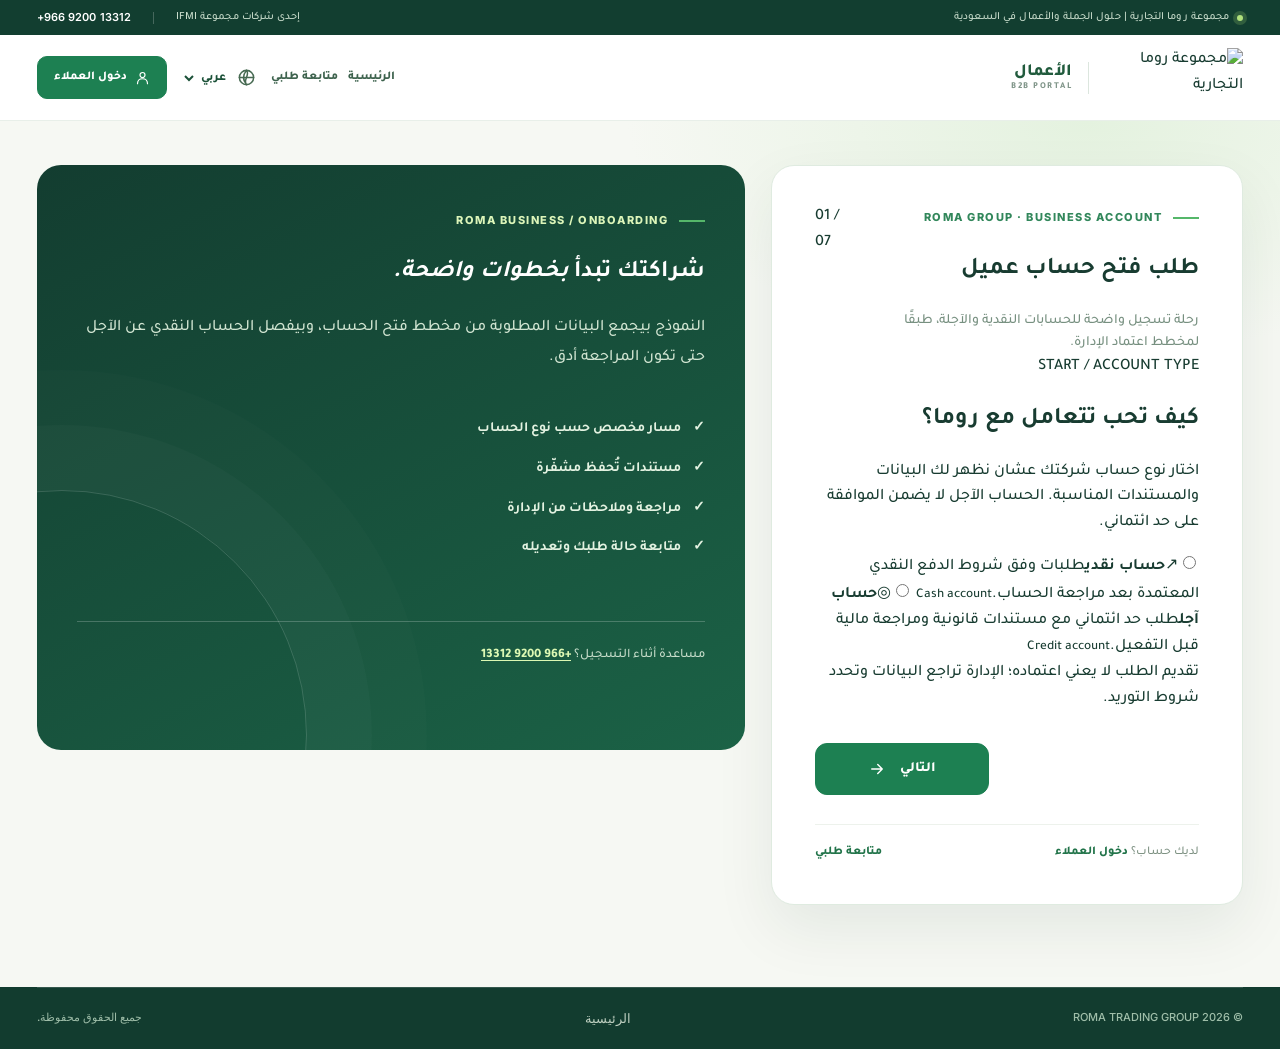
==== commit 0963f4d0: "Roma B2B v4: implement FigJam cash/credit onboarding and protected workflow" ====
--- a/apply.html
+++ b/apply.html
@@ -1,76 +1,163 @@
 <!doctype html>
 <html lang="ar" dir="rtl">
-<head><meta charset="utf-8"><meta name="viewport" content="width=device-width,initial-scale=1,viewport-fit=cover">
-<title>طلب فتح حساب أعمال | مجموعة روما التجارية</title><meta name="description" content="قدّم طلب فتح حساب أعمال لدى مجموعة روما التجارية. تسجيل بيانات منشأتك ومعلومات التواصل ثم مراجعة الفريق المختص.">
+<head>
+<meta charset="utf-8"><meta name="viewport" content="width=device-width,initial-scale=1,viewport-fit=cover">
+<title>طلب فتح حساب أعمال | مجموعة روما التجارية</title>
+<meta name="description" content="افتح حساب أعمال لدى مجموعة روما التجارية. اختر الحساب النقدي أو الآجل، وقدّم بيانات المنشأة والمستندات المطلوبة لمراجعتها.">
 <meta name="robots" content="noindex,nofollow"><meta name="theme-color" content="#103b2d">
 <link rel="icon" href="/assets.7903/branding/roma-r-64.png" type="image/png">
 <link rel="preconnect" href="https://fonts.googleapis.com"><link rel="preconnect" href="https://fonts.gstatic.com" crossorigin>
 <link href="https://fonts.googleapis.com/css2?family=Inter:wght@400;500;600;700;800&family=Tajawal:wght@400;500;600;700;800&display=swap" rel="stylesheet">
-<link rel="stylesheet" href="assets/b2b.css?v=20261103-v3"><script src="assets/b2b-locale.js?v=20261103-v3" defer></script><script src="assets/b2b.js?v=20261103-v3" defer></script></head>
+<link rel="stylesheet" href="https://unpkg.com/leaflet@1.9.4/dist/leaflet.css" crossorigin="">
+<link rel="stylesheet" href="assets/b2b.css?v=20261103-v3">
+<link rel="stylesheet" href="assets/b2b-flow.css?v=20261103-v4">
+<script src="assets/b2b-locale.js?v=20261103-v3" defer></script>
+<script src="assets/b2b.js?v=20261103-v3" defer></script>
+<script src="https://unpkg.com/leaflet@1.9.4/dist/leaflet.js" defer crossorigin=""></script>
+<script src="assets/b2b-flow-locale.js?v=20261103-v4" defer></script><script src="assets/b2b-flow.js?v=20261103-v4" defer></script>
+</head>
 <body class="application-page" data-page="apply">
 <svg class="svg-sprite" xmlns="http://www.w3.org/2000/svg" aria-hidden="true">
 <symbol id="i-arrow" viewBox="0 0 24 24"><path d="M5 12h14m-6-6 6 6-6 6"/></symbol>
 <symbol id="i-user" viewBox="0 0 24 24"><circle cx="12" cy="8" r="4"/><path d="M4 22c0-5 3-8 8-8s8 3 8 8"/></symbol>
+<symbol id="i-check" viewBox="0 0 24 24"><path d="m5 12 5 5L20 7"/></symbol>
+<symbol id="i-globe" viewBox="0 0 24 24"><circle cx="12" cy="12" r="9"/><path d="M3 12h18M12 3c-5 6-5 12 0 18M12 3c5 6-5 12 0 18"/></symbol>
+<symbol id="i-chevron" viewBox="0 0 24 24"><path d="m9 18 6-6-6-6"/></symbol>
 <symbol id="i-shield" viewBox="0 0 24 24"><path d="m12 2 8 4v6c0 5-3.5 8.5-8 10-4.5-1.5-8-5-8-10V6l8-4Zm-4 10 3 3 5-6"/></symbol>
-<symbol id="i-check" viewBox="0 0 24 24"><path d="m5 12 5 5L20 7"/></symbol>
-<symbol id="i-globe" viewBox="0 0 24 24"><circle cx="12" cy="12" r="9"/><path d="M3 12h18M12 3c-5 6-5 12 0 18M12 3c5 6 5 12 0 18"/></symbol>
-<symbol id="i-chevron" viewBox="0 0 24 24"><path d="m9 18 6-6-6-6"/></symbol>
-<symbol id="i-eye" viewBox="0 0 24 24"><path d="M2 12s4-7 10-7 10 7 10 7-4 7-10 7S2 12 2 12Z"/><circle cx="12" cy="12" r="3"/></symbol></svg>
+</svg>
 <a class="skip-link" href="#main" data-i18n="skip">تخطَّ إلى المحتوى</a>
 <div class="mini-top"><div class="container mini-inner"><span><span class="mini-dot"></span><span data-i18n="topline">مجموعة روما التجارية | حلول الجملة والأعمال في السعودية</span></span><span class="mini-right"><span data-i18n="ifmi">إحدى شركات مجموعة IFMI</span><span class="mini-separator"></span><a href="tel:+966920013312" dir="ltr">+966 9200 13312</a></span></div></div>
 <header class="site-header"><div class="container header-inner">
 <a href="index.html" class="brand-home" aria-label="Roma Trading Group — Home"><img src="/assets.7903/branding/roma-group-logo.png" alt="مجموعة روما التجارية" width="173" height="68"><span class="brand-divider"></span><span class="brand-side"><b data-i18n="business">الأعمال</b><small>B2B PORTAL</small></span></a>
-<div class="header-actions"><a href="index.html" data-local-link class="login-link"><svg class="icon"><use href="#i-chevron"/></svg><span data-i18n="backHome">الرئيسية</span></a>
+<div class="header-actions"><a href="index.html" data-local-link class="login-link"><span data-i18n="backHome">الرئيسية</span></a><a href="status.html" class="login-link" data-local-link data-flow-t="trackAccount">متابعة طلبي</a>
 <label class="language-control"><svg class="icon"><use href="#i-globe"/></svg><select id="langSelect" aria-label="Choose language"><option value="ar">عربي</option><option value="en">EN</option><option value="fr">FR</option><option value="de">DE</option><option value="es">ES</option></select></label>
 <a href="/portal.php?lang=ar#login" data-portal-link class="btn btn-main header-cta"><svg class="icon"><use href="#i-user"/></svg><span data-i18n="login">دخول العملاء</span></a></div>
 </div></header>
-<main id="main" class="apply-background"><div class="container apply-grid">
-<section class="apply-card">
-<div id="formMain">
-<div class="apply-header"><div><span class="kicker"><span class="kicker-line"></span><span data-i18n="applyEyebrow">BUSINESS ACCOUNT APPLICATION</span></span><h2 data-i18n="applyHeading">طلب فتح حساب أعمال</h2><p data-i18n="applyLead">ارفع مستوى تجربة التوريد وابدأ بتسجيل بيانات منشأتك.</p></div><span id="stepCount" class="apply-counter" aria-live="polite">01 / 04</span></div>
-<div class="form-progress" id="progress" aria-label="Application progress"><span class="active"></span><span></span><span></span><span></span></div>
-<form id="businessApplication" novalidate>
-<div data-step="0"><h3 class="form-step-title" data-i18n="formStep1">01 — بيانات المنشأة</h3><div class="form-fields">
-<div class="field full"><label for="company"><span data-i18n="labelCompany">الاسم التجاري للمنشأة</span> <em>*</em></label><input name="company" id="company" type="text" minlength="2" maxlength="150" autocomplete="organization" required data-placeholder="phCompany" placeholder="اسم المنشأة كما في السجل التجاري"></div>
-<div class="field"><label for="registration"><span data-i18n="labelCR">رقم السجل التجاري</span> <em>*</em></label><input name="registration" id="registration" type="text" minlength="1" maxlength="80" inputmode="numeric" dir="ltr" required data-placeholder="phCR" placeholder="رقم السجل التجاري"></div>
-<div class="field"><label for="vat"><span data-i18n="labelVAT">الرقم الضريبي (إن وجد)</span></label><input name="vat" id="vat" type="text" maxlength="80" inputmode="numeric" dir="ltr" data-placeholder="phVAT" placeholder="اختياري"></div>
-<div class="field full"><label for="sector"><span data-i18n="labelSector">نوع النشاط التجاري</span> <em>*</em></label><select name="sector" id="sector" required><option value="" data-i18n="sectorChoose">اختر النشاط</option><option value="retail" data-i18n="sectorRetail">المتاجر والتجزئة</option><option value="hospitality" data-i18n="sectorHospitality">المطاعم والضيافة</option><option value="distribution" data-i18n="sectorDistribution">الموزعون والجملة</option></select></div>
-</div><p class="field-help" data-i18n="formHint1">استخدم بيانات المنشأة الرسمية لتسهيل المراجعة وتجنّب التأخير.</p></div>
-<div data-step="1" hidden><h3 class="form-step-title" data-i18n="formStep2">02 — العنوان التجاري</h3><div class="form-fields">
-<div class="field full"><label for="city"><span data-i18n="labelCity">المدينة</span> <em>*</em></label><input name="city" id="city" type="text" minlength="2" maxlength="100" autocomplete="address-level2" required data-placeholder="phCity" placeholder="مثال: الرياض"></div>
-<div class="field full"><label for="address"><span data-i18n="labelAddress">العنوان بالتفصيل</span> <em>*</em></label><textarea name="address" id="address" rows="4" minlength="5" maxlength="1000" autocomplete="street-address" required data-placeholder="phAddress" placeholder="الحي والشارع ورقم المبنى ومعلومات إضافية"></textarea></div>
-</div><p class="field-help" data-i18n="formHint2">يُستخدم العنوان لمراجعة الطلب والتواصل، ولا يعني تأكيد التوصيل.</p></div>
-<div data-step="2" hidden><h3 class="form-step-title" data-i18n="formStep3">03 — مسؤول التواصل</h3><div class="form-fields">
-<div class="field full"><label for="name"><span data-i18n="labelName">اسم مسؤول الحساب</span> <em>*</em></label><input name="name" id="name" type="text" minlength="2" maxlength="150" autocomplete="name" required data-placeholder="phName" placeholder="الاسم الأول والأخير"></div>
-<div class="field"><label for="phone"><span data-i18n="labelPhone">رقم الجوال</span> <em>*</em></label><input name="phone" id="phone" type="tel" minlength="7" maxlength="30" autocomplete="tel" required dir="ltr" placeholder="+966 5X XXX XXXX"></div>
-<div class="field"><label for="email"><span data-i18n="labelEmail">البريد الإلكتروني للعمل</span> <em>*</em></label><input name="email" id="email" type="email" maxlength="200" autocomplete="email" required dir="ltr" placeholder="name@company.com"></div>
-</div><p class="field-help" data-i18n="formHint3">سيستخدم الفريق هذه البيانات لمتابعة طلبك والتواصل مع المسؤول.</p></div>
-<div data-step="3" hidden><h3 class="form-step-title" data-i18n="formStep4">04 — أمان الحساب والمراجعة</h3><div class="form-fields">
-<div class="field full"><label for="password"><span data-i18n="labelPassword">كلمة المرور (12 حرفًا على الأقل)</span> <em>*</em></label><input name="password" id="password" type="password" minlength="12" maxlength="72" autocomplete="new-password" required data-placeholder="phPassword" placeholder="اكتب كلمة مرور قوية"></div>
-<div class="field full"><label for="confirmPassword"><span data-i18n="labelConfirm">تأكيد كلمة المرور</span> <em>*</em></label><input name="confirmPassword" id="confirmPassword" type="password" minlength="12" maxlength="72" autocomplete="new-password" required data-placeholder="phConfirm" placeholder="أعد كتابة كلمة المرور"></div>
-</div><p class="field-help"><button id="togglePasswords" class="link-button" type="button" data-i18n="showPassword">إظهار كلمة المرور</button></p>
-<div class="review-table" aria-label="Application summary">
-<div><b data-i18n="labelCompany">الاسم التجاري للمنشأة</b><span id="reviewCompany">—</span></div>
-<div><b data-i18n="labelCR">رقم السجل التجاري</b><span id="reviewCR">—</span></div>
-<div><b data-i18n="labelSector">نوع النشاط التجاري</b><span id="reviewSector">—</span></div>
-<div><b data-i18n="labelCity">المدينة</b><span id="reviewCity">—</span></div>
-<div><b data-i18n="labelName">اسم مسؤول الحساب</b><span id="reviewName">—</span></div>
-<div><b data-i18n="labelEmail">البريد الإلكتروني للعمل</b><span id="reviewEmail">—</span></div>
+<main id="main" class="apply-background">
+<div class="container apply-grid flow-layout">
+<section class="apply-card flow-card">
+<div class="apply-header flow-header">
+<div><span class="kicker"><span class="kicker-line"></span><span data-flow-t="eyebrow">ROMA GROUP · BUSINESS ACCOUNT</span></span>
+<h1 data-flow-t="pageTitle">طلب فتح حساب عميل</h1>
+<p data-flow-t="pageSubtitle">رحلة تسجيل واضحة للحسابات النقدية والآجلة، طبقًا لمخطط اعتماد الإدارة.</p></div>
+<div class="flow-counter" id="flowCounter" dir="ltr">01 / 07</div>
 </div>
-<label class="checkbox-line"><input type="checkbox" id="consent" required><span><span data-i18n="consentText">أوافق على معالجة بيانات الطلب لأغراض التحقق والمراجعة، واطلعت على</span> <a href="/ar/privacy" target="_blank" rel="noopener noreferrer" data-i18n="privacy">سياسة الخصوصية</a>.</span></label>
-<p class="field-help" data-i18n="approvalNotice">إرسال الطلب لا يعني الموافقة المباشرة، وتُحدد الأسعار وشروط التوريد بعد اعتماد الحساب.</p>
+<div class="flow-progress" id="flowProgress" aria-label="مراحل طلب فتح الحساب"><span class="active"></span><span></span><span></span><span></span><span></span><span></span><span></span></div>
+<div id="resumeHint" class="flow-banner" hidden role="status"><span data-flow-t="resumeDraft">لديك طلب سابق غير مكتمل، تم استرجاع بياناته.</span></div>
+<form id="b2bApplication" novalidate>
+<section class="flow-screen" data-screen="choose">
+<div class="flow-step-label">START / ACCOUNT TYPE</div>
+<h2 data-flow-t="chooseTitle">كيف تحب تتعامل مع روما؟</h2>
+<p class="flow-description" data-flow-t="chooseDesc">اختار نوع حساب شركتك عشان نظهر لك البيانات والمستندات المناسبة. الحساب الآجل لا يضمن الموافقة على حد ائتماني.</p>
+<div class="account-types" role="radiogroup" aria-label="نوع حساب العميل">
+<label class="type-card"><input type="radio" name="account_type" value="cash" required><span class="type-icon" aria-hidden="true">↗</span><b data-flow-t="cashTitle">حساب نقدي</b><span data-flow-t="cashDesc">طلبات وفق شروط الدفع النقدي المعتمدة بعد مراجعة الحساب.</span><small data-flow-t="cashTag">Cash account</small></label>
+<label class="type-card"><input type="radio" name="account_type" value="credit" required><span class="type-icon" aria-hidden="true">◎</span><b data-flow-t="creditTitle">حساب آجل</b><span data-flow-t="creditDesc">طلب حد ائتماني مع مستندات قانونية ومراجعة مالية قبل التفعيل.</span><small data-flow-t="creditTag">Credit account</small></label>
 </div>
-<div id="formStatus" class="form-error" role="alert" aria-live="assertive"></div>
-<div class="form-actions"><button id="formBack" type="button" class="btn btn-back" hidden><svg class="icon"><use href="#i-chevron"/></svg><span data-i18n="back">السابق</span></button><button id="formNext" type="button" class="btn btn-main btn-next"><span data-i18n="next">التالي</span><svg class="icon"><use href="#i-arrow"/></svg></button><button id="formSubmit" type="submit" class="btn btn-main btn-next" hidden><span data-i18n="submit">إرسال طلب فتح الحساب</span><svg class="icon"><use href="#i-arrow"/></svg></button></div>
+<div class="flow-hint"><span data-flow-t="typeDisclaimer">تقديم الطلب لا يعني اعتماده؛ الإدارة تراجع البيانات وتحدد شروط التوريد.</span></div>
+</section>
+<section class="flow-screen" data-screen="legal" hidden>
+<div class="flow-step-label">CREDIT STEP 01 / LEGAL DOCUMENTS</div><h2 data-flow-t="legalTitle">بيانات المنشأة والمستندات القانونية</h2><p class="flow-description" data-flow-t="legalDesc">اكتب البيانات الرسمية كما تظهر في السجل التجاري، وارفع المستندات الخاصة بمنشأتك.</p>
+<div class="form-fields">
+<div class="field full"><label for="company" data-flow-t="company">الاسم التجاري للمنشأة *</label><input name="company" id="company" autocomplete="organization" maxlength="150" minlength="2" required></div>
+<div class="field"><label for="registration" data-flow-t="registration">رقم السجل التجاري *</label><input name="registration" id="registration" maxlength="80" required dir="ltr"></div>
+<div class="field"><label for="sector" data-flow-t="sector">نوع النشاط *</label><select name="sector" id="sector" required><option value="" data-flow-t="chooseSector">اختر النشاط</option><option value="retail" data-flow-t="retail">تجزئة / متاجر</option><option value="hospitality" data-flow-t="hospitality">مطاعم / ضيافة</option><option value="distribution" data-flow-t="distribution">جملة / توزيع</option><option value="other" data-flow-t="other">نشاط آخر</option></select></div>
+<div class="field full" data-other-sector hidden><label for="activity_other" data-flow-t="activityOther">توضيح النشاط</label><input name="activity_other" id="activity_other" maxlength="120"></div>
+<div class="field" data-credit-only><label for="issue_date" data-flow-t="issueDate">تاريخ إصدار السجل *</label><input name="issue_date" id="issue_date" type="date" data-credit-required></div>
+<div class="field" data-credit-only><label for="issue_region" data-flow-t="issueRegion">مكان الإصدار / المنطقة *</label><input name="issue_region" id="issue_region" maxlength="120" data-credit-required></div>
+<div class="field" data-credit-only><label for="civil_number" data-flow-t="civilNumber">رقم السجل المدني / الهوية *</label><input name="civil_number" id="civil_number" maxlength="80" dir="ltr" data-credit-required></div>
+<div class="field" data-credit-only><label for="expiry_date" data-flow-t="expiryDate">تاريخ انتهاء السجل *</label><input name="expiry_date" id="expiry_date" type="date" data-credit-required></div>
+<div class="field"><label for="vat" data-flow-t="vat">الرقم الضريبي إن وجد</label><input name="vat" id="vat" maxlength="80" dir="ltr"></div>
+</div>
+<div class="flow-upload-section" data-credit-only>
+<h3 data-flow-t="legalDocuments">الوثائق القانونية</h3><p class="flow-description" data-flow-t="docHint">PDF أو JPG أو PNG بحد أقصى 5 ميجابايت لكل ملف. يُحفظ كل مستند مشفّرًا ولا يُعرض للزوار.</p>
+<div class="upload-grid">
+<label class="upload-field"><span data-flow-t="docCommercial">نسخة السجل التجاري *</span><input type="file" accept=".pdf,.jpg,.jpeg,.png,.webp" data-upload-slot="commercial_register" data-credit-required></label>
+<label class="upload-field"><span data-flow-t="docCivil">نسخة السجل المدني / الهوية</span><input type="file" accept=".pdf,.jpg,.jpeg,.png,.webp" data-upload-slot="civil_register"></label>
+<label class="upload-field"><span data-flow-t="docMunicipal">صورة رخصة البلدية</span><input type="file" accept=".pdf,.jpg,.jpeg,.png,.webp" data-upload-slot="municipal_license"></label>
+<label class="upload-field"><span data-flow-t="docNational">نسخة العنوان الوطني *</span><input type="file" accept=".pdf,.jpg,.jpeg,.png,.webp" data-upload-slot="national_address" data-credit-required></label>
+<label class="upload-field"><span data-flow-t="docVat">شهادة التسجيل الضريبي</span><input type="file" accept=".pdf,.jpg,.jpeg,.png,.webp" data-upload-slot="vat_registration"></label>
+<label class="upload-field"><span data-flow-t="docChamber">شهادة اشتراك الغرفة التجارية</span><input type="file" accept=".pdf,.jpg,.jpeg,.png,.webp" data-upload-slot="chamber_certificate"></label>
+</div></div>
+</section>
+<section class="flow-screen" data-screen="owner" hidden>
+<div class="flow-step-label">CREDIT STEP 02 / ACCOUNT OWNER</div><h2 data-flow-t="ownerTitle">بيانات صاحب الحساب</h2><p class="flow-description" data-flow-t="ownerDesc">المسؤول الرسمي عن فتح الحساب والتواصل بخصوص الموافقات.</p>
+<div class="form-fields">
+<div class="field full"><label for="owner_name" data-flow-t="ownerName">اسم صاحب الحساب الرسمي *</label><input name="owner_name" id="owner_name" autocomplete="name" maxlength="150" minlength="2" required></div>
+<div class="field"><label for="owner_phone" data-flow-t="ownerPhone">رقم الهاتف للتوثيق *</label><input name="owner_phone" id="owner_phone" type="tel" autocomplete="tel" maxlength="35" minlength="7" dir="ltr" required placeholder="+966 5X XXX XXXX"></div>
+<div class="field" data-credit-only><label for="owner_identity_number" data-flow-t="ownerId">رقم الهوية *</label><input name="owner_identity_number" id="owner_identity_number" maxlength="80" dir="ltr" data-credit-required></div>
+<div class="field"><label for="owner_email" data-flow-t="ownerEmail">البريد الإلكتروني *</label><input name="owner_email" id="owner_email" type="email" autocomplete="email" maxlength="200" dir="ltr" required placeholder="name@company.com"></div>
+<div class="field"><label for="owner_email_confirmation" data-flow-t="ownerEmailConfirm">تأكيد البريد الإلكتروني *</label><input name="owner_email_confirmation" id="owner_email_confirmation" type="email" autocomplete="off" maxlength="200" dir="ltr" required></div>
+<div class="field full" id="passwordField"><label for="password" data-flow-t="password">كلمة مرور الحساب (12 حرفًا على الأقل) *</label><input name="password" id="password" type="password" minlength="12" maxlength="72" autocomplete="new-password" required><small data-flow-t="passwordPrivate">لن يتم تخزين كلمة مرورك ضمن بيانات الطلب؛ يتم تشفيرها في نظام دخول الحساب.</small></div>
+</div>
+<div class="flow-upload-section" data-credit-only><h3 data-flow-t="ownerIdentity">إثبات الهوية</h3><div class="upload-grid"><label class="upload-field"><span data-flow-t="ownerIdFile">صورة هوية صاحب الحساب *</span><input type="file" accept=".pdf,.jpg,.jpeg,.png,.webp" data-upload-slot="owner_identity" data-credit-required></label></div></div>
+</section>
+<section class="flow-screen" data-screen="location" hidden>
+<div class="flow-step-label">CREDIT STEP 03 / BUSINESS LOCATION</div><h2 data-flow-t="locationTitle">العنوان والفروع</h2><p class="flow-description" data-flow-t="locationDesc">حدّد موقع المنشأة الرئيسي، وبإمكانك إضافة فروع أخرى وصور من الموقع.</p>
+<div class="form-fields">
+<div class="field"><label for="city" data-flow-t="city">المدينة *</label><input id="city" name="city" minlength="2" maxlength="100" required autocomplete="address-level2"></div>
+<div class="field"><label for="street" data-flow-t="street">الشارع</label><input id="street" name="street" maxlength="120"></div>
+<div class="field full"><label for="address" data-flow-t="address">العنوان التجاري بالتفصيل *</label><textarea id="address" name="address" minlength="5" maxlength="1000" required rows="3"></textarea></div>
+<div class="field" data-credit-only><label for="postal_code" data-flow-t="postalCode">الرمز البريدي *</label><input id="postal_code" name="postal_code" maxlength="20" data-credit-required dir="ltr"></div>
+<div class="field" data-credit-only><label for="unified_national_number" data-flow-t="nationalNumber">الرقم الوطني الموحد *</label><input id="unified_national_number" name="unified_national_number" maxlength="80" data-credit-required dir="ltr"></div>
+</div>
+<div class="map-block"><h3 data-flow-t="mapTitle">اختار موقعك على الخريطة</h3><p data-flow-t="mapHint">اضغط على المكان داخل الخريطة لتحريك المؤشر. الموقع اختياري ويمكنك استخدام الإحداثيات يدويًا.</p>
+<div id="mapCanvas" class="map-canvas" role="region" aria-label="خريطة تحديد موقع المنشأة"></div>
+<div class="map-coordinates"><label><span data-flow-t="latitude">خط العرض</span><input id="latitude" name="latitude" inputmode="decimal" dir="ltr" maxlength="24"></label><label><span data-flow-t="longitude">خط الطول</span><input id="longitude" name="longitude" inputmode="decimal" dir="ltr" maxlength="24"></label><button type="button" id="myLocation" class="flow-secondary" data-flow-t="useLocation">استخدم موقعي</button></div>
+</div>
+<div data-credit-only><div class="flow-section-head"><h3 data-flow-t="branchesTitle">الفروع الإضافية</h3><button type="button" class="flow-secondary" id="addBranch" data-flow-t="addBranch">+ إضافة فرع</button></div><div id="branchesList" class="repeater-list"></div>
+<div class="flow-upload-section"><h3 data-flow-t="sitePhotos">صور المنشأة</h3><div class="upload-grid">
+<label class="upload-field"><span data-flow-t="storeSign">لوحة المنشأة والواجهة</span><input type="file" data-upload-slot="store_sign" accept=".pdf,.jpg,.jpeg,.png,.webp"></label>
+<label class="upload-field"><span data-flow-t="inside1">صورة من الداخل (1)</span><input type="file" data-upload-slot="store_inside_1" accept=".pdf,.jpg,.jpeg,.png,.webp"></label>
+<label class="upload-field"><span data-flow-t="inside2">صورة من الداخل (2)</span><input type="file" data-upload-slot="store_inside_2" accept=".pdf,.jpg,.jpeg,.png,.webp"></label>
+<label class="upload-field"><span data-flow-t="outside">صورة من الخارج</span><input type="file" data-upload-slot="store_outside" accept=".pdf,.jpg,.jpeg,.png,.webp"></label>
+</div></div></div>
+</section>
+<section class="flow-screen" data-screen="purchasing" hidden>
+<div class="flow-step-label">CREDIT STEP 04 / PURCHASING PROFILE</div><h2 data-flow-t="purchasingTitle">نوع وقيمة المشتريات</h2><p class="flow-description" data-flow-t="purchasingDesc">البيانات دي للمراجعة التجارية والمالية، ولا تعني الموافقة على الحد الائتماني المطلوب.</p>
+<div class="field full"><label data-flow-t="interested">الأصناف المهتم بها *</label><div class="category-grid">
+<label><input type="checkbox" name="categories" value="beverages"> <span data-flow-t="catBeverages">عصائر ومشروبات</span></label>
+<label><input type="checkbox" name="categories" value="malt"> <span data-flow-t="catMalt">مشروبات شعير</span></label>
+<label><input type="checkbox" name="categories" value="sauces"> <span data-flow-t="catSauces">صلصات وتتبيلات</span></label>
+<label><input type="checkbox" name="categories" value="food"> <span data-flow-t="catFood">منتجات غذائية</span></label>
+<label><input type="checkbox" name="categories" value="frozen"> <span data-flow-t="catFrozen">مجمدات</span></label>
+<label><input type="checkbox" name="categories" value="other"> <span data-flow-t="other">أخرى</span></label>
+</div></div>
+<div class="form-fields" style="margin-top:20px">
+<div class="field"><label for="estimated_value" data-flow-t="estimatedValue">قيمة المشتريات المتوقعة (ر.س) *</label><input id="estimated_value" name="estimated_value" inputmode="decimal" type="number" min="1" step="0.01" data-credit-required></div>
+<div class="field"><label for="requested_credit_limit" data-flow-t="requestedLimit">الحد الائتماني المطلوب (ر.س) *</label><input id="requested_credit_limit" name="requested_credit_limit" type="number" inputmode="decimal" min="1" step="0.01" data-credit-required></div>
+<div class="field full"><label for="purchasing_notes" data-flow-t="purchaseNotes">ملاحظات إضافية</label><textarea id="purchasing_notes" name="purchasing_notes" rows="3" maxlength="1300"></textarea></div></div>
+</section>
+<section class="flow-screen" data-screen="people" hidden>
+<div class="flow-step-label">CREDIT STEP 05 / AUTHORIZED PERSONS</div><h2 data-flow-t="peopleTitle">المسؤولون والمفوّضون</h2><p class="flow-description" data-flow-t="peopleDesc">أدخل بيانات صاحب الحساب وأضف الأشخاص المفوضين بالشراء والاستلام والحسابات، كل مجموعة بشكل مستقل.</p>
+<div class="flow-person-section"><h3 data-flow-t="accountHolder">صاحب الحساب</h3><div class="form-fields">
+<div class="field"><label data-flow-t="name">الاسم</label><input name="account_holder_name" maxlength="130"></div>
+<div class="field"><label data-flow-t="nationality">الجنسية</label><input name="account_holder_nationality" maxlength="60"></div>
+<div class="field"><label data-flow-t="identityNumber">رقم الهوية</label><input name="account_holder_identity" maxlength="80" dir="ltr"></div>
+<div class="field"><label data-flow-t="phone">رقم الجوال</label><input name="account_holder_phone" maxlength="40" dir="ltr"></div>
+</div><label class="upload-field"><span data-flow-t="holderIdFile">إثبات هوية صاحب الحساب</span><input type="file" data-upload-slot="account_holder_identity_0" accept=".pdf,.jpg,.jpeg,.png,.webp"></label></div>
+<div class="flow-person-section"><div class="flow-section-head"><h3 data-flow-t="purchasers">المفوّضون بالشراء *</h3><button type="button" class="flow-secondary" data-add-person="purchasers" data-flow-t="addPerson">+ إضافة شخص</button></div><div class="repeater-list" data-person-list="purchasers"></div></div>
+<div class="flow-person-section"><div class="flow-section-head"><h3 data-flow-t="receivers">المفوّضون باستلام البضائع *</h3><button type="button" class="flow-secondary" data-add-person="receivers" data-flow-t="addPerson">+ إضافة شخص</button></div><div class="repeater-list" data-person-list="receivers"></div></div>
+<div class="flow-person-section"><div class="flow-section-head"><h3 data-flow-t="accountants">المسؤولون عن الحسابات *</h3><button type="button" class="flow-secondary" data-add-person="accountants" data-flow-t="addPerson">+ إضافة شخص</button></div><div class="repeater-list" data-person-list="accountants"></div></div>
+</section>
+<section class="flow-screen" data-screen="review" hidden>
+<div class="flow-step-label">FINAL CHECK / SUBMIT</div><h2 data-flow-t="reviewTitle">مراجعة الطلب وإرساله</h2><p class="flow-description" data-flow-t="reviewDesc">راجع البيانات والمستندات قبل الإرسال. سيتم إنشاء الحساب بحالة «بانتظار المراجعة»، وليس حسابًا مفعلًا.</p>
+<div id="reviewSummary" class="flow-review-grid"></div>
+<div class="flow-warning"><strong data-flow-t="documentsNote">مهم بخصوص الملفات:</strong> <span data-flow-t="documentsExplanation">عند الضغط على إرسال، سيُنشأ الحساب أولًا ثم تُرفع الملفات واحدًا واحدًا بشكل مشفّر. لو انقطع الاتصال، تقدر ترجع وتكمل طلبك.</span></div>
+<label class="checkbox-line"><input type="checkbox" id="consent" required><span data-flow-t="consent">أوافق على معالجة بيانات المنشأة والمستندات لغرض التحقق من طلب فتح الحساب، واطلعت على</span> <a href="/ar/privacy" target="_blank" rel="noopener noreferrer" data-i18n="privacy">سياسة الخصوصية</a>.</label>
+</section>
+<div id="flowError" class="form-error" role="alert" aria-live="assertive"></div>
+<div id="uploadProgress" class="upload-progress" hidden role="status" aria-live="polite"><div class="upload-progress-track"><div id="uploadProgressBar"></div></div><span id="uploadProgressText" data-flow-t="uploading">جاري إرسال الطلب ورفع المستندات...</span></div>
+<div class="form-actions flow-actions"><button type="button" id="flowBack" class="btn btn-back" hidden data-flow-t="back">السابق</button><button type="button" id="flowNext" class="btn btn-main btn-next"><span data-flow-t="next">التالي</span><svg class="icon"><use href="#i-arrow"/></svg></button><button type="submit" id="flowSubmit" class="btn btn-main btn-next" hidden><span data-flow-t="submit">إرسال الطلب للمراجعة</span><svg class="icon"><use href="#i-arrow"/></svg></button></div>
 </form>
-<div class="form-divider"></div><div class="form-bottom"><span><span data-i18n="already">لديك حساب بالفعل؟</span> <a href="/portal.php?lang=ar#login" data-portal-link data-i18n="login">دخول العملاء</a></span><span>ROMA BUSINESS · 2026</span></div>
-</div>
-<div id="completePanel" class="form-complete" hidden><span class="complete-icon"><svg class="icon"><use href="#i-check"/></svg></span><h2 data-i18n="completeTitle">تم استلام طلبك بنجاح</h2><p><strong id="completeCompany"></strong></p><p data-i18n="completeDesc">تم إنشاء حسابك بحالة «بانتظار المراجعة». سنراجع بيانات المنشأة قبل تفعيل مزايا الجملة.</p><a href="/portal.php?lang=ar#portal" data-portal-link class="btn btn-main"><span data-i18n="completeGo">الانتقال لحساب الأعمال</span><svg class="icon"><use href="#i-arrow"/></svg></a></div>
+<div class="form-divider"></div><div class="form-bottom"><span><span data-i18n="already">لديك حساب؟</span> <a href="/portal.php?lang=ar#login" data-portal-link data-i18n="login">دخول العملاء</a></span><a href="status.html" data-local-link data-flow-t="trackAccount">متابعة طلبي</a></div>
 </section>
-<aside class="apply-aside"><span class="kicker"><span class="kicker-line"></span><span data-i18n="asideEyebrow">WELCOME TO ROMA BUSINESS</span></span><h1 data-i18n="asideTitle">التوريد الجيد <em>يبدأ بشراكة.</em></h1><p data-i18n="asideDesc">سجّل منشأتك في دقائق، ودع فريقنا يراجع الطلب ويحدد الخطوة التجارية المناسبة لقطاعك.</p>
-<div class="aside-list"><span><svg class="icon"><use href="#i-check"/></svg><span data-i18n="aside1">نموذج أعمال منظم وواضح</span></span><span><svg class="icon"><use href="#i-check"/></svg><span data-i18n="aside2">مراجعة من الفريق المختص</span></span><span><svg class="icon"><use href="#i-check"/></svg><span data-i18n="aside3">تحديد شروط الجملة بعد الاعتماد</span></span></div>
-<div class="aside-footer"><span data-i18n="asideHelp">عندك استفسار عن طلب الحساب؟</span> <a href="tel:+966920013312"><span data-i18n="asideCall">تواصل مع الفريق</span></a></div>
+<aside class="apply-aside flow-aside">
+<span class="kicker"><span class="kicker-line"></span> ROMA BUSINESS / ONBOARDING</span>
+<h2 data-flow-t="asideTitle">شراكتك تبدأ <em>بخطوات واضحة.</em></h2>
+<p data-flow-t="asideDesc">النموذج بيجمع البيانات المطلوبة من مخطط فتح الحساب، وبيفصل الحساب النقدي عن الآجل حتى تكون المراجعة أدق.</p>
+<div class="aside-list"><span>✓ <span data-flow-t="aside1">مسار مخصص حسب نوع الحساب</span></span><span>✓ <span data-flow-t="aside2">مستندات تُحفظ مشفّرة</span></span><span>✓ <span data-flow-t="aside3">مراجعة وملاحظات من الإدارة</span></span><span>✓ <span data-flow-t="aside4">متابعة حالة طلبك وتعديله</span></span></div>
+<div class="aside-footer"><span data-flow-t="asideContact">مساعدة أثناء التسجيل؟</span> <a href="tel:+966920013312">+966 9200 13312</a></div>
 </aside>
 </div></main>
-<footer class="site-footer"><div class="container footer-bottom"><span>© 2026 ROMA TRADING GROUP</span><span data-i18n="rights">جميع الحقوق محفوظة.</span><a href="index.html" data-local-link data-i18n="backHome">الرئيسية</a></div></footer>
+<footer class="site-footer"><div class="container footer-bottom"><span>© 2026 ROMA TRADING GROUP</span><a href="index.html" data-local-link data-i18n="backHome">الرئيسية</a><span data-i18n="rights">جميع الحقوق محفوظة.</span></div></footer>
 </body></html>
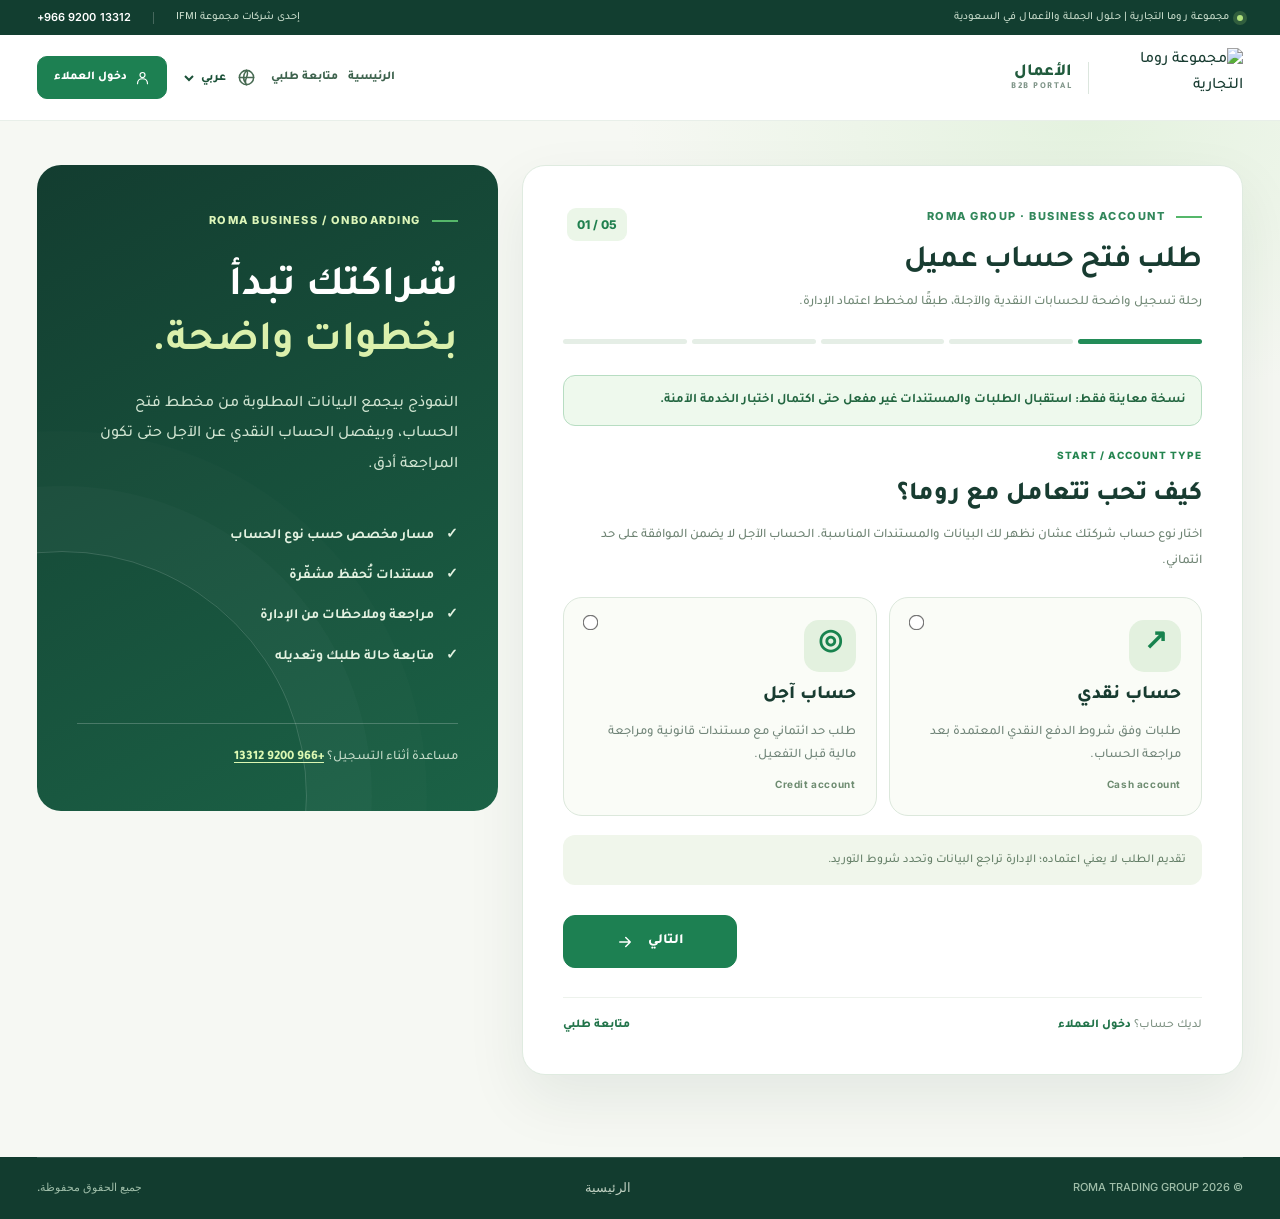
==== commit 43e21660: "Roma B2B v4: safe preview of FigJam workflow with multilingual wizard" ====
--- a/apply.html
+++ b/apply.html
@@ -43,7 +43,7 @@
 <div class="flow-counter" id="flowCounter" dir="ltr">01 / 07</div>
 </div>
 <div class="flow-progress" id="flowProgress" aria-label="مراحل طلب فتح الحساب"><span class="active"></span><span></span><span></span><span></span><span></span><span></span><span></span></div>
-<div id="resumeHint" class="flow-banner" hidden role="status"><span data-flow-t="resumeDraft">لديك طلب سابق غير مكتمل، تم استرجاع بياناته.</span></div>
+<div id="resumeHint" class="flow-banner" hidden role="status"><span data-flow-t="resumeDraft">لديك طلب سابق غير مكتمل، تم استرجاع بياناته.</span></div><div id="previewNotice" class="flow-banner" hidden role="status"></div>
 <form id="b2bApplication" novalidate>
 <section class="flow-screen" data-screen="choose">
 <div class="flow-step-label">START / ACCOUNT TYPE</div>
--- a/assets/b2b-flow.css
+++ b/assets/b2b-flow.css
@@ -0,0 +1,107 @@
+
+/* Roma Trading Group: FigJam-backed, conditional business onboarding */
+.flow-layout{grid-template-columns:minmax(0,1.22fr) minmax(290px,.78fr);gap:24px}
+.flow-card{padding:38px 40px}
+.flow-header h1{font-size:31px;line-height:1.32;margin:12px 0 9px;letter-spacing:-.4px}
+.flow-header p{font-size:13px;max-width:550px;color:#708875}
+.flow-counter{font-family:Inter,sans-serif;color:#20804f;font-size:12px;font-weight:800;padding:7px 10px;background:#ebf6e8;border-radius:9px;flex:0 0 auto;margin:4px}
+.flow-progress{height:5px;display:grid;gap:5px;grid-template-columns:repeat(7,1fr);margin:26px 0 31px}
+.flow-progress span{border-radius:8px;background:#e5eee6}.flow-progress span.active{background:#238c58}
+.flow-screen h2{font-size:26px;font-weight:800;margin:7px 0 10px;line-height:1.36}
+.flow-description{font-size:13px;color:#6e8373;line-height:1.95;margin:0 0 23px}
+.flow-step-label{font-family:Inter,Tajawal,sans-serif;direction:ltr;display:inline-block;color:#258550;letter-spacing:1px;font-size:10px;font-weight:800}
+.account-types{display:grid;grid-template-columns:repeat(2,minmax(0,1fr));gap:12px;margin-top:21px}
+.type-card{background:#fafcf7;border:1.5px solid #dce8dc;border-radius:19px;padding:22px 20px;display:flex;flex-direction:column;align-items:flex-start;gap:9px;cursor:pointer;position:relative;transition:background .2s,box-shadow .2s,border .2s}
+.type-card:has(input:checked){background:#edf8e9;border-color:#3d9862;box-shadow:0 0 0 3px #308e4912}
+.type-card input{position:absolute;inset-inline-end:15px;top:15px;accent-color:#217c4b;transform:scale(1.2)}
+.type-icon{height:52px;width:52px;border-radius:15px;background:#e3f1df;display:grid;place-items:center;color:#18834e;font-size:28px;font-weight:700}
+.type-card b{font-size:19px;font-weight:800}.type-card>span:nth-of-type(2){color:#718579;font-size:13px;line-height:1.8}
+.type-card small{font-family:Inter,sans-serif;font-size:10px;font-weight:700;letter-spacing:.6px;color:#6e8c71}
+.flow-hint{margin-top:19px;padding:14px 16px;background:#f0f6eb;color:#668069;border-radius:12px;font-size:12px;line-height:1.9}
+.flow-banner{margin:0 0 19px;padding:14px 15px;border:1px solid #b7ddc2;background:#eef9ed;border-radius:12px;font-size:13px;color:#226640;font-weight:700}
+.flow-screen .form-fields{margin-top:19px}
+.flow-screen .field textarea{min-height:92px}
+.flow-screen .field input[type=date]{direction:ltr;text-align:start}
+.flow-upload-section{border-top:1px solid #e6eee7;margin-top:31px;padding-top:23px}
+.flow-upload-section h3,.flow-person-section h3,.map-block h3,.flow-section-head h3{font-size:18px;margin:0 0 11px;font-weight:800}
+.upload-grid{display:grid;grid-template-columns:repeat(2,minmax(0,1fr));gap:13px}
+.upload-field{background:#f8faf7;border:1px dashed #b7ceba;border-radius:13px;min-width:0;min-height:105px;padding:14px;display:flex;flex-direction:column;gap:11px;color:#385c43;font-size:13px;font-weight:800}
+.upload-field:has(input:focus-visible){border-color:#1e8853}
+.upload-field input[type=file]{width:100%;max-width:100%;font-size:11px;color:#698475;cursor:pointer}
+.upload-field input::file-selector-button{border:none;background:#e3f2e2;color:#195a38;border-radius:8px;padding:7px;margin-inline-end:8px;font:700 11px Tajawal,sans-serif}
+.upload-field.has-upload{background:#edf9ed;border-color:#54a873}
+.upload-field.has-upload::after{content:'✓';color:#288851;font-weight:900}
+.map-block{margin-top:25px;background:#f8fbf5;border:1px solid #e2ede1;border-radius:15px;padding:18px}
+.map-block p{font-size:12px;color:#708573;margin:0 0 11px;line-height:1.9}
+.map-canvas{height:255px;border-radius:11px;overflow:hidden;background:linear-gradient(135deg,#e1ede5,#d6e7df);border:1px solid #dde9de;position:relative}
+.map-canvas:not(.leaflet-container):before{content:'Map preview requires an internet connection. You can enter coordinates manually.';display:block;text-align:center;position:absolute;top:43%;left:8%;right:8%;font-size:12px;color:#567363}
+.map-coordinates{display:flex;align-items:flex-end;gap:10px;flex-wrap:wrap;margin-top:14px}
+.map-coordinates label{font-size:11px;color:#50705b;font-weight:800;flex:1;min-width:95px}
+.map-coordinates input{margin-top:4px;width:100%;min-height:39px;padding:8px;border-radius:9px;border:1px solid #d4e3d7;background:white}
+.flow-secondary{display:inline-flex;align-items:center;justify-content:center;border:1px solid #a9cfb6;background:#eff9ee;color:#186342;border-radius:10px;padding:10px 12px;font-size:12px;font-weight:800;min-height:38px}
+.flow-secondary:hover{background:#d9f0dd}
+.flow-section-head{display:flex;align-items:center;justify-content:space-between;gap:14px;margin:28px 0 13px}
+.flow-section-head h3{margin:0}
+.repeater-list{display:grid;gap:13px}
+.repeat-card{border:1px solid #dfeae0;background:#f8fbf7;border-radius:15px;padding:18px;min-width:0}
+.repeat-header{display:flex;align-items:center;justify-content:space-between;gap:15px;margin-bottom:13px}
+.repeat-header strong{font-weight:800;color:#246444;font-size:13px}
+.repeat-delete{border:0;background:#fcefea;color:#a44836;border-radius:8px;padding:7px 10px;font-size:11px;font-weight:800}
+.repeat-card .form-fields{margin:0}
+.repeat-card .field input{background:white}
+.repeat-card .upload-field{margin-top:13px}
+.flow-person-section{margin-top:25px;border-top:1px solid #e4eee4;padding-top:20px}
+.flow-person-section>.form-fields{margin:13px 0}
+.flow-person-section>.upload-field{margin-top:13px;max-width:330px}
+.category-grid{display:grid;grid-template-columns:repeat(2,minmax(0,1fr));gap:10px}
+.category-grid label{border:1px solid #dfebe0;background:#f9fbf7;padding:13px 12px;display:flex;align-items:center;gap:9px;border-radius:11px;font-size:13px;font-weight:700}
+.category-grid input{accent-color:#247e50;height:17px;width:17px}
+.flow-review-grid{display:grid;gap:10px;border:1px solid #dce9db;border-radius:15px;background:#f8fbf7;padding:13px 18px}
+.flow-review-row{display:flex;justify-content:space-between;gap:15px;padding:9px 0;border-bottom:1px solid #e6eee4;font-size:13px}
+.flow-review-row:last-child{border:0}
+.flow-review-row b{font-weight:800;flex:0 0 34%}
+.flow-review-row span{color:#587363;min-width:0;overflow-wrap:anywhere;text-align:end}
+.flow-warning{margin:23px 0 12px;padding:16px 18px;background:#fff8ea;color:#876737;border:1px solid #f2dfb7;font-size:13px;line-height:1.8;border-radius:12px}
+.flow-warning strong{display:block;font-size:14px}
+.flow-actions{justify-content:space-between}
+.flow-actions .btn-next{margin-inline-start:auto}
+.upload-progress{margin-top:20px;border-radius:13px;background:#eff8ef;padding:16px;font-size:12px;color:#277347}
+.upload-progress-track{height:7px;background:#d9e8d9;border-radius:20px;overflow:hidden;margin-bottom:9px}
+.upload-progress-track>div{height:100%;width:0;background:#238e50;transition:width .25s}
+.flow-aside{min-height:570px}
+.flow-aside h2{font-size:42px;line-height:1.3;margin:27px 0 19px}
+.flow-aside h2 em{font-style:normal;color:#dbf0ac}
+.flow-aside .aside-list span{font-size:14px}
+.flow-aside .aside-list>span{line-height:1.65}
+.flow-aside .aside-footer{margin-top:54px}
+.flow-card .form-error{margin-top:15px}
+.flow-status-box{padding:16px;background:#f3f8f2;border:1px solid #dce9df;border-radius:12px;color:#3a6c4a;font-size:13px;line-height:1.85}
+.flow-status-box.error{background:#fff0eb;border-color:#f1d1c7;color:#a04836}
+.flow-doc-list{display:grid;gap:9px;margin-top:15px}
+.flow-doc{display:flex;align-items:center;gap:10px;justify-content:space-between;border:1px solid #e1eae2;border-radius:12px;padding:13px;background:white;font-size:12px}
+.flow-doc a{font-weight:800;color:#1b7b4d}
+.flow-timeline{display:grid;gap:11px}
+.flow-event{padding:13px 16px;border-inline-start:3px solid #3b9760;background:#f7faf7;border-radius:8px}
+.flow-event strong{display:block;color:#306446;font-size:12px}
+.flow-event small{color:#7a917e;font-family:Inter,sans-serif}
+.flow-table{width:100%;border-collapse:collapse;font-size:13px}
+.flow-table th{text-align:start;color:#41654d;border-bottom:2px solid #e1eae2;background:#f8faf7;padding:12px}
+.flow-table td{padding:12px;border-bottom:1px solid #e1eae2;vertical-align:middle}
+.flow-table tbody tr:hover{background:#f8fbf8}
+.flow-detail-grid{display:grid;grid-template-columns:repeat(2,minmax(0,1fr));gap:14px}
+.flow-panel{background:#fff;border:1px solid #e0eae1;border-radius:18px;padding:22px;margin-top:20px}
+.flow-panel h3{font-size:20px;margin:0 0 14px}
+.flow-pill{font-size:11px;font-weight:800;border-radius:30px;padding:6px 9px;background:#e7f4e8;color:#227446;white-space:nowrap}
+.flow-decision-row{display:grid;grid-template-columns:repeat(2,minmax(0,1fr));gap:13px}
+.flow-panel textarea{width:100%;min-height:90px;border-radius:10px;border:1px solid #d9e6d9;padding:12px;resize:vertical}
+.flow-panel input,.flow-panel select{min-height:43px;border-radius:10px;border:1px solid #d9e6d9;padding:9px;max-width:100%}
+.flow-panel label{display:flex;flex-direction:column;gap:6px;font-size:12px;font-weight:800;color:#426b51}
+.flow-panel .btn{min-height:45px;font-size:12px}
+.flow-panel .form-fields{margin-top:12px}
+.flow-wrap-scroll{overflow:auto}
+.flow-queue-warning{color:#986d31;background:#fff6e2;border:1px solid #f1deae;padding:13px;border-radius:10px;font-size:12px;line-height:1.8}
+.flow-actions-inline{display:flex;flex-wrap:wrap;gap:9px;margin-top:14px}
+@media(max-width:1050px){.flow-layout{grid-template-columns:1fr}.flow-card{order:0}.flow-aside{order:1;position:static;min-height:auto;padding:29px}.flow-aside h2{font-size:30px}.flow-aside .aside-list{grid-template-columns:1fr 1fr;gap:14px}}
+@media(max-width:650px){.flow-card{padding:24px 16px}.flow-header h1{font-size:25px}.flow-header .kicker{font-size:10px}.flow-counter{font-size:10px;padding:7px}.flow-step-label{font-size:9px}.flow-screen h2{font-size:23px}.flow-description{font-size:13px}.account-types,.upload-grid,.category-grid,.flow-decision-row,.flow-detail-grid{grid-template-columns:1fr}.type-card{min-height:155px;padding:18px}.flow-upload-section{margin-top:23px}.map-canvas{height:215px}.flow-section-head h3{font-size:17px}.flow-section-head button{font-size:11px}.flow-actions .btn{min-width:0;font-size:12px;padding:11px}.flow-review-row b{flex-basis:42%}.flow-table{min-width:640px}.flow-aside .aside-list{grid-template-columns:1fr}.flow-aside h2{font-size:29px}}
+
+@media(max-width:650px){.site-footer .footer-bottom{display:flex;flex-wrap:wrap;justify-content:center;gap:7px 15px;text-align:center;font-size:10px;line-height:1.6}}
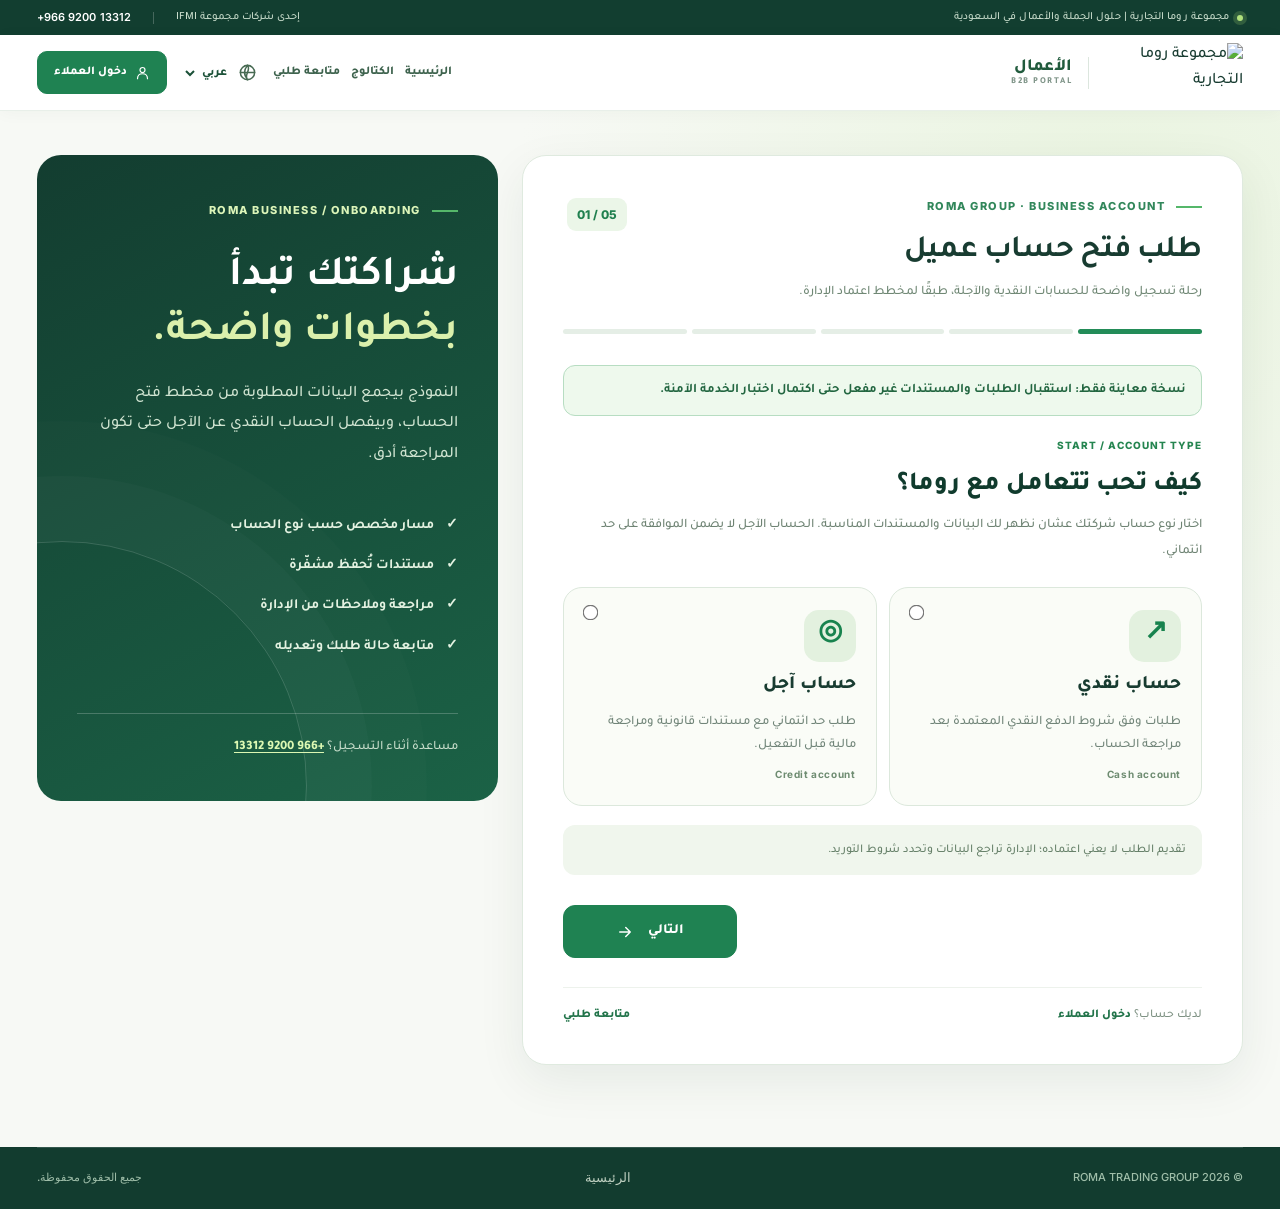
==== commit 4f674681: "Unify Roma B2B v5 identity, navigation and actual product catalog UX" ====
--- a/apply.html
+++ b/apply.html
@@ -9,10 +9,10 @@
 <link rel="preconnect" href="https://fonts.googleapis.com"><link rel="preconnect" href="https://fonts.gstatic.com" crossorigin>
 <link href="https://fonts.googleapis.com/css2?family=Inter:wght@400;500;600;700;800&family=Tajawal:wght@400;500;600;700;800&display=swap" rel="stylesheet">
 <link rel="stylesheet" href="https://unpkg.com/leaflet@1.9.4/dist/leaflet.css" crossorigin="">
-<link rel="stylesheet" href="assets/b2b.css?v=20261103-v3">
+<link rel="stylesheet" href="assets/b2b.css?v=20261103-v3"><link rel="stylesheet" href="assets/roma-unified.css?v=20261103-v5">
 <link rel="stylesheet" href="assets/b2b-flow.css?v=20261103-v4">
 <script src="assets/b2b-locale.js?v=20261103-v3" defer></script>
-<script src="assets/b2b.js?v=20261103-v3" defer></script>
+<script src="assets/b2b.js?v=20261103-v3" defer></script><script src="assets/roma-unified.js?v=20261103-v5" defer></script>
 <script src="https://unpkg.com/leaflet@1.9.4/dist/leaflet.js" defer crossorigin=""></script>
 <script src="assets/b2b-flow-locale.js?v=20261103-v4" defer></script><script src="assets/b2b-flow.js?v=20261103-v4" defer></script>
 </head>
@@ -28,12 +28,13 @@
 <a class="skip-link" href="#main" data-i18n="skip">تخطَّ إلى المحتوى</a>
 <div class="mini-top"><div class="container mini-inner"><span><span class="mini-dot"></span><span data-i18n="topline">مجموعة روما التجارية | حلول الجملة والأعمال في السعودية</span></span><span class="mini-right"><span data-i18n="ifmi">إحدى شركات مجموعة IFMI</span><span class="mini-separator"></span><a href="tel:+966920013312" dir="ltr">+966 9200 13312</a></span></div></div>
 <header class="site-header"><div class="container header-inner">
-<a href="index.html" class="brand-home" aria-label="Roma Trading Group — Home"><img src="/assets.7903/branding/roma-group-logo.png" alt="مجموعة روما التجارية" width="173" height="68"><span class="brand-divider"></span><span class="brand-side"><b data-i18n="business">الأعمال</b><small>B2B PORTAL</small></span></a>
-<div class="header-actions"><a href="index.html" data-local-link class="login-link"><span data-i18n="backHome">الرئيسية</span></a><a href="status.html" class="login-link" data-local-link data-flow-t="trackAccount">متابعة طلبي</a>
+<a href="/" class="brand-home" aria-label="Roma Trading Group — Home"><img src="/assets.7903/branding/roma-group-logo.png" alt="مجموعة روما التجارية" width="173" height="68"><span class="brand-divider"></span><span class="brand-side"><b data-i18n="business">الأعمال</b><small>B2B PORTAL</small></span></a>
+<div class="header-actions"><a href="/" data-local-link class="login-link"><span data-i18n="backHome">الرئيسية</span></a><a href="/ar/catalog" data-catalog-link class="login-link"><span data-i18n="navProducts">الكتالوج</span></a><a href="status.html" class="login-link" data-local-link data-flow-t="trackAccount">متابعة طلبي</a>
 <label class="language-control"><svg class="icon"><use href="#i-globe"/></svg><select id="langSelect" aria-label="Choose language"><option value="ar">عربي</option><option value="en">EN</option><option value="fr">FR</option><option value="de">DE</option><option value="es">ES</option></select></label>
 <a href="/portal.php?lang=ar#login" data-portal-link class="btn btn-main header-cta"><svg class="icon"><use href="#i-user"/></svg><span data-i18n="login">دخول العملاء</span></a></div>
 </div></header>
 <main id="main" class="apply-background">
+<nav class="container ux-breadcrumb" aria-label="الصفحات"><a href="/" data-local-link data-i18n="backHome">الرئيسية</a><span aria-hidden="true">›</span><a href="/ar/catalog" data-catalog-link data-i18n="navProducts">الكتالوج</a><span aria-hidden="true">›</span><strong data-i18n="apply">فتح حساب أعمال</strong></nav>
 <div class="container apply-grid flow-layout">
 <section class="apply-card flow-card">
 <div class="apply-header flow-header">
@@ -159,5 +160,5 @@
 <div class="aside-footer"><span data-flow-t="asideContact">مساعدة أثناء التسجيل؟</span> <a href="tel:+966920013312">+966 9200 13312</a></div>
 </aside>
 </div></main>
-<footer class="site-footer"><div class="container footer-bottom"><span>© 2026 ROMA TRADING GROUP</span><a href="index.html" data-local-link data-i18n="backHome">الرئيسية</a><span data-i18n="rights">جميع الحقوق محفوظة.</span></div></footer>
+<footer class="site-footer"><div class="container footer-bottom"><span>© 2026 ROMA TRADING GROUP</span><a href="/" data-local-link data-i18n="backHome">الرئيسية</a><span data-i18n="rights">جميع الحقوق محفوظة.</span></div></footer>
 </body></html>
--- a/assets/roma-unified.css
+++ b/assets/roma-unified.css
@@ -0,0 +1,210 @@
+@import url('https://fonts.googleapis.com/css2?family=Tajawal:wght@400;500;600;700;800&display=swap');
+/*
+ Roma B2B — Unified interface v5
+ Same clean card surfaces, Tajawal type and forest-green palette across
+ website, product catalog, application wizard and existing customer portal.
+ No product/pricing/data changes in this stylesheet.
+*/
+:root{--roma-ux-forest:#103b2d;--roma-ux-deep:#0d3227;--roma-ux-green:#1f8252;--roma-ux-lime:#d7eea0;--roma-ux-paper:#f7f9f5;--roma-ux-white:#fff;--roma-ux-border:#dfeadf;--roma-ux-muted:#647c6b;--roma-ux-shadow:0 16px 48px rgba(16,59,45,.075);--font-ar:'Tajawal','Segoe UI',Tahoma,sans-serif}
+html{scroll-behavior:smooth}
+body,.site-shell,.site-shell *,#app,#app *{font-family:'Tajawal','Segoe UI',Tahoma,sans-serif}
+body{background:var(--roma-ux-paper)}
+button,select,input,textarea{font-family:'Tajawal','Segoe UI',Tahoma,sans-serif}
+:focus-visible{outline:3px solid #8ddaa6;outline-offset:3px}
+.site-header{box-shadow:0 2px 16px rgba(14,59,37,.035)}
+/* MAIN HOMEPAGE — use the successful registration look instead of giant dark billboard */
+body[data-page="home"]{background:var(--roma-ux-paper)}
+body[data-page="home"] .site-header{height:76px}
+body[data-page="home"] .header-inner{gap:18px}
+body[data-page="home"] .desktop-nav{gap:23px}
+body[data-page="home"] .desktop-nav a{font-weight:800;font-size:13px;color:#315947}
+body[data-page="home"] .desktop-nav a:hover{color:#18814e}
+body[data-page="home"] .hero{background:var(--roma-ux-paper);color:var(--roma-ux-forest);padding:28px 0 6px;overflow:visible}
+body[data-page="home"] .hero:before,body[data-page="home"] .hero:after{display:none}
+body[data-page="home"] .hero-grid{background:white;border:1px solid var(--roma-ux-border);border-radius:26px;box-shadow:var(--roma-ux-shadow);padding:18px 22px;min-height:0;grid-template-columns:1.04fr .96fr;gap:14px}
+body[data-page="home"] .hero-copy{padding:36px 26px 32px;max-width:none}
+body[data-page="home"] .hero-eyebrow{color:#277a4c;font-size:11px;font-weight:800;letter-spacing:1.1px}
+body[data-page="home"] .hero-eyebrow-line{background:#5aa56e}
+body[data-page="home"] .hero h1{font-size:clamp(40px,4.15vw,62px);line-height:1.16;letter-spacing:-1.2px;margin:19px 0 19px;color:var(--roma-ux-forest)}
+body[data-page="home"] .hero h1 em{color:#288755;font-style:normal}
+body[data-page="home"] .hero-description{color:#607969;font-size:15px;line-height:1.85;max-width:530px}
+body[data-page="home"] .hero-actions{margin-top:27px;display:flex;gap:10px;flex-wrap:wrap}
+body[data-page="home"] .hero-actions .btn{min-height:50px;border-radius:12px;font-size:13px;font-weight:800;box-shadow:none;padding:0 21px}
+body[data-page="home"] .btn-accent{background:#208452;color:white;border:1px solid #208452}
+body[data-page="home"] .btn-accent:hover{background:#156f43;color:white}
+body[data-page="home"] .btn-ghost{background:#f7fbf6;color:#194c35;border:1px solid #c9dfd0}
+body[data-page="home"] .btn-ghost:hover{background:#e9f6e8;color:#194c35;border-color:#b7d4b9}
+body[data-page="home"] .hero-trust{margin-top:22px;color:#4a8060;font-size:12px;gap:18px}
+body[data-page="home"] .hero-trust svg{color:#1e8a51}
+body[data-page="home"] .hero-scene{height:465px;min-height:465px;border-radius:20px;overflow:hidden;background:radial-gradient(circle at 49% 53%,#306c51 0%,#1e523e 40%,#103b2d 88%);isolation:isolate}
+body[data-page="home"] .scene-glow{opacity:.85}
+body[data-page="home"] .scene-ring{border-color:#d0edbc21}
+body[data-page="home"] .scene-caption{color:#ecf9e6}
+body[data-page="home"] .scene-floating{box-shadow:0 14px 40px #08241b32}
+body[data-page="home"] .hero-bottom-rule{display:none}
+body[data-page="home"] .section{padding:63px 0;scroll-margin-top:86px}
+body[data-page="home"] .section-head{margin-bottom:26px;align-items:end}
+body[data-page="home"] .section-head h2,body[data-page="home"] .how-intro h2{font-size:clamp(26px,2.5vw,40px);line-height:1.35;letter-spacing:-.6px}
+body[data-page="home"] .section-head p,body[data-page="home"] .how-intro p{font-size:14px;color:#668071}
+body[data-page="home"] .brands-section{background:var(--roma-ux-paper)}
+body[data-page="home"] .brand-logo-card{height:144px;border-radius:17px;gap:11px;border-color:#e1e9de;box-shadow:0 3px 12px #143d2810}
+body[data-page="home"] .brand-logo-card img{max-height:66px;object-fit:contain}
+body[data-page="home"] .brand-logo-card:hover{transform:translateY(-3px);box-shadow:0 14px 32px #193e2912}
+body[data-page="home"] .products-section{background:white}
+body[data-page="home"] .product-card{border-radius:18px;box-shadow:0 2px 12px #143d270b}
+body[data-page="home"] .product-figure{background:#f8faf6;min-height:230px}
+body[data-page="home"] .product-figure img{object-fit:contain;max-height:210px}
+body[data-page="home"] .product-bottom{margin-top:26px}
+body[data-page="home"] .how-section{background:var(--roma-ux-paper)}
+body[data-page="home"] .how-grid{background:white;border:1px solid var(--roma-ux-border);border-radius:23px;padding:37px;box-shadow:0 5px 24px #133b2510}
+body[data-page="home"] .how-intro p{line-height:1.85}
+body[data-page="home"] .how-step{border-radius:12px}
+body[data-page="home"] .faq-section{padding:54px 0 72px;background:white}
+body[data-page="home"] .site-footer{background:#0f392a}
+body[data-page="home"] .footer-main{padding-top:50px;padding-bottom:35px}
+body[data-page="home"] .footer-links a{line-height:1.95}
+/* ACCOUNT / TRACKING / REVIEW shared system */
+body.application-page{background:var(--roma-ux-paper)}
+.application-page .site-header{height:76px}
+.application-page .header-inner{gap:16px}
+.application-page .apply-background{background:radial-gradient(circle at 88% 11%,#e9f4df 0,transparent 42%),var(--roma-ux-paper)}
+.application-page .apply-card{border:1px solid var(--roma-ux-border);box-shadow:var(--roma-ux-shadow);border-radius:24px}
+.application-page .flow-card{background:white}
+.application-page .apply-aside{border-radius:24px}
+.application-page .field input,.application-page .field select,.application-page .field textarea{border-color:#d9e6da;border-radius:11px}
+.application-page .field input:focus,.application-page .field select:focus,.application-page .field textarea:focus{border-color:#258759;box-shadow:0 0 0 3px #23845419}
+.application-page .btn-main{background:var(--roma-ux-green);border-color:var(--roma-ux-green)}
+.application-page .form-progress,.application-page .flow-progress{border-radius:20px}
+.application-page .flow-screen h2{color:var(--roma-ux-forest)}
+.application-page .flow-hint{background:#f0f6ed}
+/* LEGACY PUBLIC CATALOG — restyle original dynamic catalogue, keep live data and paging */
+.site-shell{background:var(--roma-ux-paper)}
+.site-shell .topbar{background:#153e30!important;min-height:29px}
+.site-shell .topbar .container{min-height:29px;font-size:10px}
+.site-shell .retail-top-link{font-size:10px}
+.site-shell .site-header{position:sticky;top:0;z-index:80;background:#fff;border-bottom:1px solid var(--roma-ux-border);box-shadow:0 2px 14px #183c3010}
+.site-shell .header-row{min-height:78px;gap:18px}
+.site-shell .site-logo img{width:155px!important;height:auto!important;max-height:63px;object-fit:contain}
+.site-shell .main-nav{gap:17px}
+.site-shell .main-nav a{font-size:13px;font-weight:800;white-space:nowrap;color:#365c44}
+.site-shell .main-nav a:nth-child(n+5){display:none}
+.site-shell .retail-main-cta{display:none!important}
+.site-shell .header-actions{gap:10px}
+.site-shell .account-link{background:var(--roma-ux-green)!important;color:#fff!important;border:1px solid var(--roma-ux-green)!important;border-radius:11px!important;font-weight:800!important;font-size:12px!important;padding:11px 16px!important;white-space:nowrap}
+.site-shell .lang-picker{border:1px solid #dae6da;border-radius:10px;font-size:12px}
+.site-shell .section-cap{width:min(1240px,calc(100% - 60px));margin:24px auto 0;border-radius:22px;min-height:0;padding:43px 48px;background:linear-gradient(120deg,#154938 0%,#103b2d 72%,#1e684c 100%);box-shadow:0 16px 36px #163b2416;text-align:start}
+.site-shell .section-cap:before,.site-shell .section-cap:after{opacity:.35}
+.site-shell .section-cap h1{font-size:clamp(30px,3.3vw,46px);line-height:1.35;margin:10px 0 8px;font-weight:800}
+.site-shell .section-cap p{font-size:14px;line-height:1.75;max-width:720px;margin:0}
+.site-shell .section-cap .cap-index{font-size:11px;letter-spacing:1px}
+.site-shell .container.spaced{padding-top:33px;padding-bottom:45px}
+.site-shell .filters{background:white;border:1px solid #dde8df;border-radius:17px;padding:15px;box-shadow:0 3px 16px #173a2710}
+.site-shell .filters form{display:grid;grid-template-columns:minmax(240px,2fr) minmax(130px,1fr) minmax(120px,1fr) auto;gap:11px;align-items:center}
+.site-shell .filters input,.site-shell .filters select{height:48px;min-height:48px;border:1px solid #d8e7d9!important;border-radius:10px!important;background:#fbfdfb;color:#274e37;font-size:13px;padding:0 14px}
+.site-shell .filters button{height:48px;padding:0 20px;border:0!important;border-radius:11px!important;background:var(--roma-ux-green)!important;color:white!important;font-weight:800;font-size:12px}
+.site-shell .results-count{font-family:Inter,Tajawal,sans-serif;font-size:11px;letter-spacing:.7px;color:#718b78}
+.site-shell .product-grid{display:grid;grid-template-columns:repeat(4,minmax(0,1fr));gap:15px}
+.site-shell .p-card{overflow:hidden;background:white;border:1px solid #dfeadf;border-radius:18px;box-shadow:0 4px 20px #122f230c;min-width:0;transition:box-shadow .2s,transform .2s}
+.site-shell .p-card:hover{transform:translateY(-3px);box-shadow:0 18px 35px #183f2d15}
+.site-shell .p-media{background:#f8faf8;min-height:250px;height:250px;padding:14px;display:flex;align-items:center;justify-content:center;position:relative}
+.site-shell .p-media img{object-fit:contain;width:100%;height:208px;max-width:100%;max-height:208px}
+.site-shell .p-media .pack-pill{z-index:2;font-size:10px;background:white;color:#2c5a3e;border:1px solid #d5e7d6;border-radius:50px;padding:7px 10px}
+.site-shell .p-copy{padding:17px 15px 16px}
+.site-shell .p-copy .micro{font-size:11px;color:#288655;font-weight:700}
+.site-shell .p-copy h3{font-size:15px;line-height:1.55;min-height:46px;margin:10px 0}
+.site-shell .p-copy h3 a{color:#1a4330}
+.site-shell .p-note{color:#718875;font-size:11px}
+.site-shell .p-bottom{border-top:1px solid #edf0e9;padding-top:11px;gap:8px;display:flex;align-items:center;justify-content:space-between}
+.site-shell .p-bottom span{font-size:10px;color:#6d856f}
+.site-shell .round-btn{flex:0 0 34px;width:34px;height:34px;background:#e8f6e9;color:#24764b;border-radius:10px}
+.site-shell .pagination{display:flex;justify-content:center;gap:12px;align-items:center;margin-top:28px}
+.site-shell .pagination a{color:#1d7548;border:1px solid #d5e5d7;background:white;padding:10px 17px;border-radius:10px}
+.site-shell .site-footer{background:#113d2f;color:#e7f4eb}
+.site-shell .site-footer a{color:#def1e2}
+.site-shell .product-main{padding-top:32px;padding-bottom:20px;gap:28px}
+.site-shell .product-info h1{font-weight:800;line-height:1.32;font-size:clamp(28px,2.9vw,40px)}
+.site-shell .product-stage{border:1px solid #dfeadf;border-radius:20px;background:white}
+.site-shell .article-panel,.site-shell .info-panel{border:1px solid var(--roma-ux-border);border-radius:18px;background:white}
+/* Old client login: same typography and card palette, keep every login control operative. */
+#app{background:var(--roma-ux-paper)}
+.roma-website-header{background:#fff!important;border-bottom:1px solid var(--roma-ux-border)!important;box-shadow:0 2px 15px #103b2d0a!important}
+.roma-header-row{min-height:75px!important}
+.roma-website-logo img{width:160px!important;height:auto!important;max-height:64px;object-fit:contain}
+.roma-website-nav{gap:19px}
+.roma-website-nav a{font-weight:800!important;font-size:13px!important;color:#365a47!important}
+.roma-website-nav a:nth-child(n+4){display:none}
+.roma-retail-cta{display:none!important}
+.roma-account-cta{background:var(--roma-ux-green)!important;color:#fff!important;border-radius:11px!important;border:0!important;padding:11px 16px!important}
+.roma-header-ops select{border:1px solid #dce7df!important;border-radius:10px!important;background:white!important;font-size:12px!important}
+.roma-mobile-nav nav>a:nth-child(n+4):not([href="#login"]){display:none}
+.roma-mobile-nav nav .roma-retail-cta{display:none!important}
+#app input,#app select,#app textarea{border-color:#dbe8db;border-radius:11px}
+#app button{font-family:var(--font-ar)}
+#app [class*="login-card"],#app [class*="auth-card"],#app [class*="login-panel"]{border-radius:22px!important;border:1px solid var(--roma-ux-border)!important;box-shadow:var(--roma-ux-shadow)!important}
+#app [class*="login-card"] button[type="submit"],#app [class*="auth-card"] button[type="submit"]{background:var(--roma-ux-green)!important;border-radius:11px!important}
+@media(max-width:1150px){
+ body[data-page="home"] .hero-grid{grid-template-columns:1fr 1fr}
+ body[data-page="home"] .hero-copy{padding:28px 9px}
+ body[data-page="home"] .hero-scene{height:420px;min-height:420px}
+ .site-shell .section-cap{width:calc(100% - 44px)}
+ .site-shell .main-nav a:nth-child(n+4){display:none}
+}
+@media(max-width:800px){
+ body[data-page="home"] .hero{padding-top:16px}
+ body[data-page="home"] .hero-grid{display:flex;flex-direction:column;align-items:stretch;padding:14px;gap:4px}
+ body[data-page="home"] .hero-copy{padding:23px 14px 7px}
+ body[data-page="home"] .hero h1{font-size:clamp(36px,9vw,46px);margin:12px 0 15px;letter-spacing:-.6px}
+ body[data-page="home"] .hero-description{font-size:14px;line-height:1.8}
+ body[data-page="home"] .hero-actions{margin-top:19px}
+ body[data-page="home"] .hero-actions .btn{min-height:47px;font-size:12px}
+ body[data-page="home"] .hero-trust{gap:12px;margin-top:15px;font-size:11px}
+ body[data-page="home"] .hero-scene{height:280px;min-height:280px}
+ body[data-page="home"] .scene-floating{transform:scale(.8);transform-origin:bottom left}
+ body[data-page="home"] .section{padding:46px 0}
+ body[data-page="home"] .brand-logo-card{height:128px;padding:12px 9px}
+ body[data-page="home"] .how-grid{padding:20px}
+ .site-shell .section-cap{margin-top:14px;padding:30px 24px;width:calc(100% - 28px);border-radius:19px}
+ .site-shell .section-cap h1{font-size:32px}
+ .site-shell .section-cap p{font-size:13px}
+ .site-shell .container.spaced{padding-top:24px;padding-bottom:30px}
+ .site-shell .filters form{grid-template-columns:1fr 1fr;gap:10px}
+ .site-shell .filters input{grid-column:1/-1}
+ .site-shell .filters button{grid-column:1/-1}
+ .site-shell .product-grid{grid-template-columns:repeat(2,minmax(0,1fr));gap:11px}
+ .site-shell .p-media{height:183px;min-height:183px}
+ .site-shell .p-media img{height:155px;max-height:155px}
+ .site-shell .p-copy{padding:13px 11px}
+ .site-shell .p-copy h3{font-size:13px;min-height:62px;margin:7px 0}
+ .site-shell .p-bottom span{font-size:10px;line-height:1.5}
+ .site-shell .p-media .pack-pill{font-size:9px;padding:6px}
+ .site-shell .main-nav{display:none}
+ .site-shell .header-row{min-height:67px}
+ .site-shell .site-logo img{width:134px!important;max-height:56px}
+ .roma-website-logo img{width:130px!important;max-height:55px}
+ .roma-website-header,.roma-header-row{min-height:69px!important}
+ .application-page .site-header{min-height:72px;height:auto}
+ .application-page .header-inner{min-height:72px}
+}
+@media(max-width:390px){
+ body[data-page="home"] .hero-scene{height:246px;min-height:246px}
+ body[data-page="home"] .hero-copy{padding-inline:7px}
+ .site-shell .filters{padding:11px}
+ .site-shell .filters form{gap:7px}
+ .site-shell .p-media{height:155px;min-height:155px}
+ .site-shell .p-media img{height:130px;max-height:130px}
+}
+@media(prefers-reduced-motion:reduce){*{scroll-behavior:auto!important;animation-duration:.01ms!important;transition-duration:.01ms!important}}
+
+/* Final overrides: legacy engine used high-specificity green header paint. */
+body:has(.site-shell){font-family:'Tajawal','Segoe UI',Tahoma,sans-serif!important}
+.site-shell .topbar,.site-shell .site-header{border-color:#dce9dc!important}
+.site-shell .retail-top-link{display:none!important}
+.site-shell .site-header{border-bottom:1px solid #e2ebe2!important}
+.application-page .header-actions>a.login-link{white-space:nowrap}
+.application-page .site-header .header-actions{gap:11px}
+@media(max-width:650px){
+ .application-page .header-actions>.login-link{display:none}
+ .ux-breadcrumb{display:flex!important;flex-wrap:wrap;align-items:center;gap:7px;font-size:12px;font-weight:700;color:#547665;padding:0 0 15px}
+ .ux-breadcrumb a{color:#1e8250}
+}
+.ux-breadcrumb{display:none}
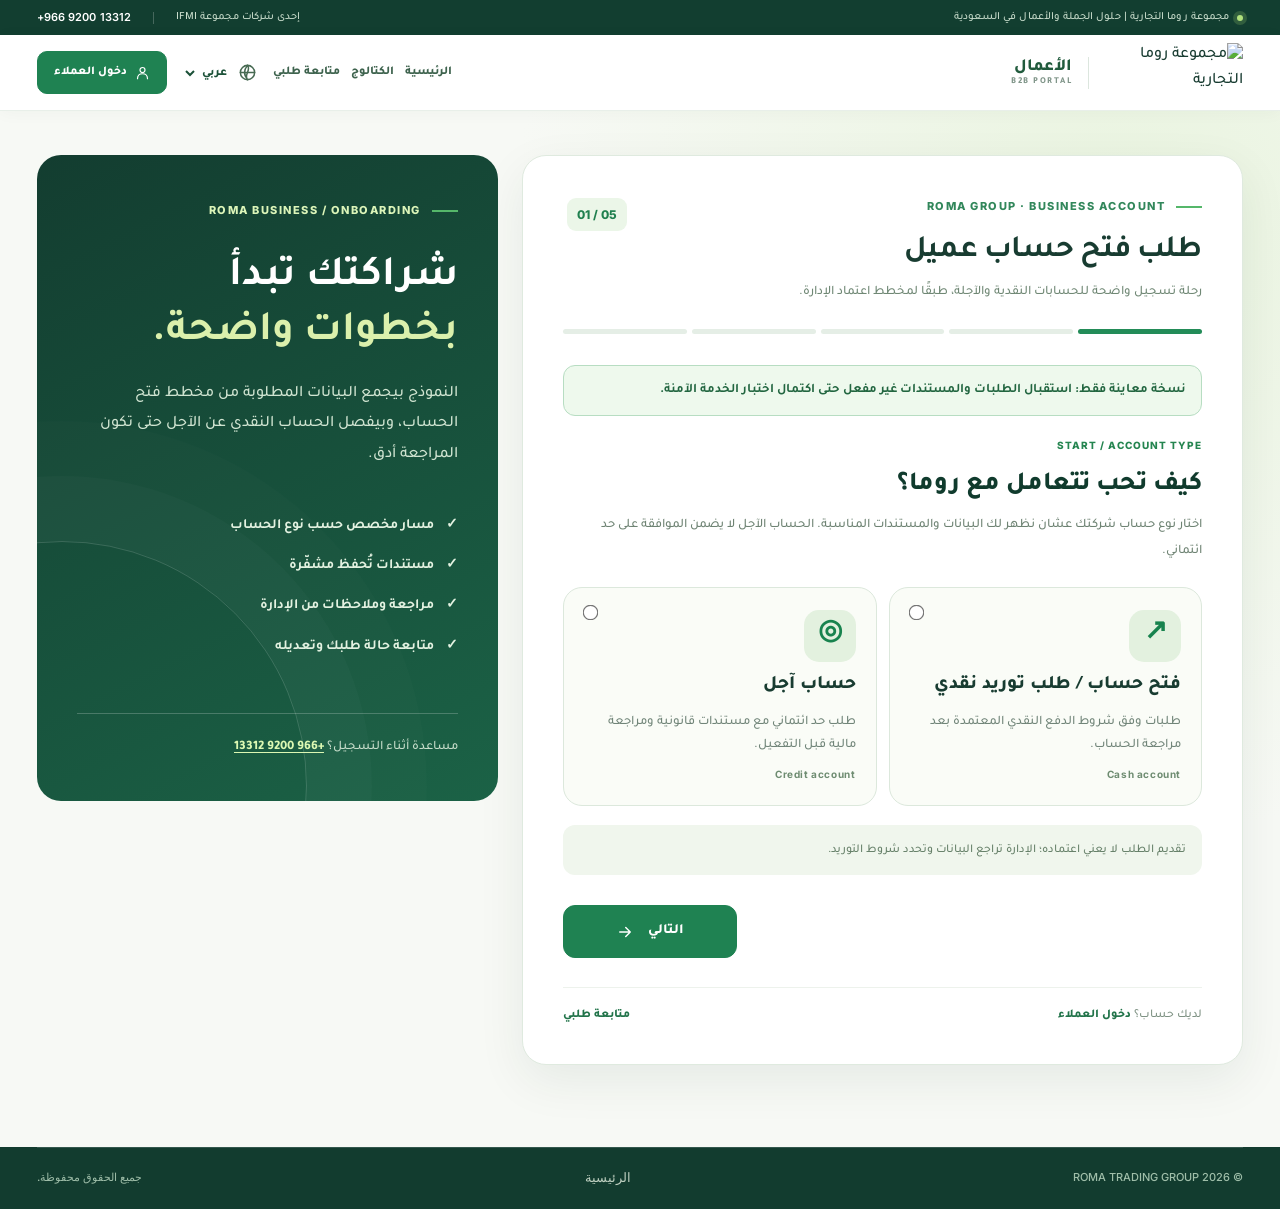
==== commit 493d38ff: "Roma B2B v6: cash and credit document rules, photo uploads, validated customer details, approved pro" ====
--- a/apply.html
+++ b/apply.html
@@ -10,11 +10,11 @@
 <link href="https://fonts.googleapis.com/css2?family=Inter:wght@400;500;600;700;800&family=Tajawal:wght@400;500;600;700;800&display=swap" rel="stylesheet">
 <link rel="stylesheet" href="https://unpkg.com/leaflet@1.9.4/dist/leaflet.css" crossorigin="">
 <link rel="stylesheet" href="assets/b2b.css?v=20261103-v3"><link rel="stylesheet" href="assets/roma-unified.css?v=20261103-v5">
-<link rel="stylesheet" href="assets/b2b-flow.css?v=20261103-v4">
+<link rel="stylesheet" href="assets/b2b-flow.css?v=20261103-v6">
 <script src="assets/b2b-locale.js?v=20261103-v3" defer></script>
 <script src="assets/b2b.js?v=20261103-v3" defer></script><script src="assets/roma-unified.js?v=20261103-v5" defer></script>
 <script src="https://unpkg.com/leaflet@1.9.4/dist/leaflet.js" defer crossorigin=""></script>
-<script src="assets/b2b-flow-locale.js?v=20261103-v4" defer></script><script src="assets/b2b-flow.js?v=20261103-v4" defer></script>
+<script src="assets/b2b-flow-locale.js?v=20261103-v4" defer></script><script src="assets/b2b-requirements-locale.js?v=20261103-v6" defer></script><script src="assets/b2b-flow.js?v=20261103-v6" defer></script>
 </head>
 <body class="application-page" data-page="apply">
 <svg class="svg-sprite" xmlns="http://www.w3.org/2000/svg" aria-hidden="true">
@@ -51,33 +51,33 @@
 <h2 data-flow-t="chooseTitle">كيف تحب تتعامل مع روما؟</h2>
 <p class="flow-description" data-flow-t="chooseDesc">اختار نوع حساب شركتك عشان نظهر لك البيانات والمستندات المناسبة. الحساب الآجل لا يضمن الموافقة على حد ائتماني.</p>
 <div class="account-types" role="radiogroup" aria-label="نوع حساب العميل">
-<label class="type-card"><input type="radio" name="account_type" value="cash" required><span class="type-icon" aria-hidden="true">↗</span><b data-flow-t="cashTitle">حساب نقدي</b><span data-flow-t="cashDesc">طلبات وفق شروط الدفع النقدي المعتمدة بعد مراجعة الحساب.</span><small data-flow-t="cashTag">Cash account</small></label>
+<label class="type-card"><input type="radio" name="account_type" value="cash" required><span class="type-icon" aria-hidden="true">↗</span><b data-flow-t="cashTitle">فتح حساب / طلب توريد نقدي</b><span data-flow-t="cashDesc">طلبات وفق شروط الدفع النقدي المعتمدة بعد مراجعة الحساب.</span><small data-flow-t="cashTag">Cash account</small></label>
 <label class="type-card"><input type="radio" name="account_type" value="credit" required><span class="type-icon" aria-hidden="true">◎</span><b data-flow-t="creditTitle">حساب آجل</b><span data-flow-t="creditDesc">طلب حد ائتماني مع مستندات قانونية ومراجعة مالية قبل التفعيل.</span><small data-flow-t="creditTag">Credit account</small></label>
 </div>
 <div class="flow-hint"><span data-flow-t="typeDisclaimer">تقديم الطلب لا يعني اعتماده؛ الإدارة تراجع البيانات وتحدد شروط التوريد.</span></div>
 </section>
 <section class="flow-screen" data-screen="legal" hidden>
-<div class="flow-step-label">CREDIT STEP 01 / LEGAL DOCUMENTS</div><h2 data-flow-t="legalTitle">بيانات المنشأة والمستندات القانونية</h2><p class="flow-description" data-flow-t="legalDesc">اكتب البيانات الرسمية كما تظهر في السجل التجاري، وارفع المستندات الخاصة بمنشأتك.</p>
+<div class="flow-step-label">STEP 01 / CASH & CREDIT LEGAL DOCUMENTS</div><h2 data-flow-t="legalTitle">بيانات المنشأة والمستندات القانونية</h2><p class="flow-description" data-flow-t="legalDesc">اكتب البيانات الرسمية كما تظهر في السجل التجاري، وارفع المستندات الخاصة بمنشأتك.</p>
 <div class="form-fields">
 <div class="field full"><label for="company" data-flow-t="company">الاسم التجاري للمنشأة *</label><input name="company" id="company" autocomplete="organization" maxlength="150" minlength="2" required></div>
-<div class="field"><label for="registration" data-flow-t="registration">رقم السجل التجاري *</label><input name="registration" id="registration" maxlength="80" required dir="ltr"></div>
+<div class="field"><label for="registration" data-flow-t="registration">رقم السجل التجاري *</label><input name="registration" id="registration" inputmode="numeric" autocomplete="off" maxlength="10" minlength="10" pattern="[0-9]{10}" title="يجب أن يتكون السجل التجاري من 10 أرقام" data-digit-pattern="cr" required dir="ltr"><small class="field-help" data-flow-t="crRule">السجل التجاري: 10 أرقام بالضبط.</small></div>
 <div class="field"><label for="sector" data-flow-t="sector">نوع النشاط *</label><select name="sector" id="sector" required><option value="" data-flow-t="chooseSector">اختر النشاط</option><option value="retail" data-flow-t="retail">تجزئة / متاجر</option><option value="hospitality" data-flow-t="hospitality">مطاعم / ضيافة</option><option value="distribution" data-flow-t="distribution">جملة / توزيع</option><option value="other" data-flow-t="other">نشاط آخر</option></select></div>
 <div class="field full" data-other-sector hidden><label for="activity_other" data-flow-t="activityOther">توضيح النشاط</label><input name="activity_other" id="activity_other" maxlength="120"></div>
 <div class="field" data-credit-only><label for="issue_date" data-flow-t="issueDate">تاريخ إصدار السجل *</label><input name="issue_date" id="issue_date" type="date" data-credit-required></div>
 <div class="field" data-credit-only><label for="issue_region" data-flow-t="issueRegion">مكان الإصدار / المنطقة *</label><input name="issue_region" id="issue_region" maxlength="120" data-credit-required></div>
 <div class="field" data-credit-only><label for="civil_number" data-flow-t="civilNumber">رقم السجل المدني / الهوية *</label><input name="civil_number" id="civil_number" maxlength="80" dir="ltr" data-credit-required></div>
 <div class="field" data-credit-only><label for="expiry_date" data-flow-t="expiryDate">تاريخ انتهاء السجل *</label><input name="expiry_date" id="expiry_date" type="date" data-credit-required></div>
-<div class="field"><label for="vat" data-flow-t="vat">الرقم الضريبي إن وجد</label><input name="vat" id="vat" maxlength="80" dir="ltr"></div>
+<div class="field"><label for="vat" data-flow-t="vat">الرقم الضريبي *</label><input name="vat" id="vat" inputmode="numeric" autocomplete="off" maxlength="15" minlength="15" pattern="[0-9]{14}3" title="الرقم الضريبي 15 رقمًا وينتهي بالرقم 3" data-digit-pattern="vat" required dir="ltr"><small class="field-help" data-flow-t="vatRule">الرقم الضريبي: 15 رقمًا وآخر رقم 3.</small></div>
 </div>
-<div class="flow-upload-section" data-credit-only>
-<h3 data-flow-t="legalDocuments">الوثائق القانونية</h3><p class="flow-description" data-flow-t="docHint">PDF أو JPG أو PNG بحد أقصى 5 ميجابايت لكل ملف. يُحفظ كل مستند مشفّرًا ولا يُعرض للزوار.</p>
+<div class="flow-upload-section">
+<h3 data-flow-t="legalDocuments">الوثائق القانونية</h3><p class="flow-description" data-flow-t="docHint">المستندات الرسمية PDF فقط: السجل التجاري، الشهادة الضريبية، الرخصة، والعنوان الوطني. صورة واجهة المبنى تُقبل بصيغ الصور الشائعة أو PDF. الحد الأقصى 5 ميجابايت للملف.</p>
 <div class="upload-grid">
-<label class="upload-field"><span data-flow-t="docCommercial">نسخة السجل التجاري *</span><input type="file" accept=".pdf,.jpg,.jpeg,.png,.webp" data-upload-slot="commercial_register" data-credit-required></label>
-<label class="upload-field"><span data-flow-t="docCivil">نسخة السجل المدني / الهوية</span><input type="file" accept=".pdf,.jpg,.jpeg,.png,.webp" data-upload-slot="civil_register"></label>
-<label class="upload-field"><span data-flow-t="docMunicipal">صورة رخصة البلدية</span><input type="file" accept=".pdf,.jpg,.jpeg,.png,.webp" data-upload-slot="municipal_license"></label>
-<label class="upload-field"><span data-flow-t="docNational">نسخة العنوان الوطني *</span><input type="file" accept=".pdf,.jpg,.jpeg,.png,.webp" data-upload-slot="national_address" data-credit-required></label>
-<label class="upload-field"><span data-flow-t="docVat">شهادة التسجيل الضريبي</span><input type="file" accept=".pdf,.jpg,.jpeg,.png,.webp" data-upload-slot="vat_registration"></label>
-<label class="upload-field"><span data-flow-t="docChamber">شهادة اشتراك الغرفة التجارية</span><input type="file" accept=".pdf,.jpg,.jpeg,.png,.webp" data-upload-slot="chamber_certificate"></label>
+<label class="upload-field"><span data-flow-t="docCommercial">نسخة السجل التجاري *</span><input type="file" accept=".pdf,application/pdf" data-upload-slot="commercial_register" data-common-required></label>
+<label class="upload-field"><span data-flow-t="docCivil">نسخة السجل المدني / الهوية</span><input type="file" accept=".pdf,application/pdf" data-upload-slot="civil_register"></label>
+<label class="upload-field"><span data-flow-t="docMunicipal">صورة رخصة البلدية *</span><input type="file" accept=".pdf,application/pdf" data-upload-slot="municipal_license" data-common-required></label>
+<label class="upload-field"><span data-flow-t="docNational">نسخة العنوان الوطني *</span><input type="file" accept=".pdf,application/pdf" data-upload-slot="national_address" data-common-required></label>
+<label class="upload-field"><span data-flow-t="docVat">شهادة التسجيل الضريبي *</span><input type="file" accept=".pdf,application/pdf" data-upload-slot="vat_registration" data-common-required></label>
+<label class="upload-field"><span data-flow-t="docChamber">شهادة اشتراك الغرفة التجارية</span><input type="file" accept=".pdf,application/pdf" data-upload-slot="chamber_certificate"></label>
 </div></div>
 </section>
 <section class="flow-screen" data-screen="owner" hidden>
@@ -90,27 +90,28 @@
 <div class="field"><label for="owner_email_confirmation" data-flow-t="ownerEmailConfirm">تأكيد البريد الإلكتروني *</label><input name="owner_email_confirmation" id="owner_email_confirmation" type="email" autocomplete="off" maxlength="200" dir="ltr" required></div>
 <div class="field full" id="passwordField"><label for="password" data-flow-t="password">كلمة مرور الحساب (12 حرفًا على الأقل) *</label><input name="password" id="password" type="password" minlength="12" maxlength="72" autocomplete="new-password" required><small data-flow-t="passwordPrivate">لن يتم تخزين كلمة مرورك ضمن بيانات الطلب؛ يتم تشفيرها في نظام دخول الحساب.</small></div>
 </div>
-<div class="flow-upload-section" data-credit-only><h3 data-flow-t="ownerIdentity">إثبات الهوية</h3><div class="upload-grid"><label class="upload-field"><span data-flow-t="ownerIdFile">صورة هوية صاحب الحساب *</span><input type="file" accept=".pdf,.jpg,.jpeg,.png,.webp" data-upload-slot="owner_identity" data-credit-required></label></div></div>
+<div class="flow-upload-section" data-credit-only><h3 data-flow-t="ownerIdentity">إثبات الهوية</h3><div class="upload-grid"><label class="upload-field"><span data-flow-t="ownerIdFile">صورة هوية صاحب الحساب *</span><input type="file" accept=".pdf,application/pdf" data-upload-slot="owner_identity" data-credit-required></label></div></div>
 </section>
 <section class="flow-screen" data-screen="location" hidden>
-<div class="flow-step-label">CREDIT STEP 03 / BUSINESS LOCATION</div><h2 data-flow-t="locationTitle">العنوان والفروع</h2><p class="flow-description" data-flow-t="locationDesc">حدّد موقع المنشأة الرئيسي، وبإمكانك إضافة فروع أخرى وصور من الموقع.</p>
+<div class="flow-step-label">STEP 03 / NATIONAL ADDRESS</div><h2 data-flow-t="locationTitle">العنوان والفروع</h2><p class="flow-description" data-flow-t="locationDesc">حدّد موقع المنشأة الرئيسي، وبإمكانك إضافة فروع أخرى وصور من الموقع.</p>
 <div class="form-fields">
 <div class="field"><label for="city" data-flow-t="city">المدينة *</label><input id="city" name="city" minlength="2" maxlength="100" required autocomplete="address-level2"></div>
 <div class="field"><label for="street" data-flow-t="street">الشارع</label><input id="street" name="street" maxlength="120"></div>
 <div class="field full"><label for="address" data-flow-t="address">العنوان التجاري بالتفصيل *</label><textarea id="address" name="address" minlength="5" maxlength="1000" required rows="3"></textarea></div>
-<div class="field" data-credit-only><label for="postal_code" data-flow-t="postalCode">الرمز البريدي *</label><input id="postal_code" name="postal_code" maxlength="20" data-credit-required dir="ltr"></div>
+<div class="field"><label for="building_number" data-flow-t="buildingNumber">رقم المبنى *</label><input id="building_number" name="building_number" inputmode="numeric" maxlength="4" minlength="4" pattern="[0-9]{4}" data-digit-pattern="building" required dir="ltr"><small class="field-help" data-flow-t="buildingRule">رقم المبنى: 4 أرقام.</small></div><div class="field"><label for="postal_code" data-flow-t="postalCode">الرمز البريدي *</label><input id="postal_code" name="postal_code" inputmode="numeric" maxlength="5" minlength="5" pattern="[0-9]{5}" data-digit-pattern="postal" required dir="ltr"><small class="field-help" data-flow-t="postalRule">الرمز البريدي: 5 أرقام.</small></div>
 <div class="field" data-credit-only><label for="unified_national_number" data-flow-t="nationalNumber">الرقم الوطني الموحد *</label><input id="unified_national_number" name="unified_national_number" maxlength="80" data-credit-required dir="ltr"></div>
 </div>
 <div class="map-block"><h3 data-flow-t="mapTitle">اختار موقعك على الخريطة</h3><p data-flow-t="mapHint">اضغط على المكان داخل الخريطة لتحريك المؤشر. الموقع اختياري ويمكنك استخدام الإحداثيات يدويًا.</p>
 <div id="mapCanvas" class="map-canvas" role="region" aria-label="خريطة تحديد موقع المنشأة"></div>
 <div class="map-coordinates"><label><span data-flow-t="latitude">خط العرض</span><input id="latitude" name="latitude" inputmode="decimal" dir="ltr" maxlength="24"></label><label><span data-flow-t="longitude">خط الطول</span><input id="longitude" name="longitude" inputmode="decimal" dir="ltr" maxlength="24"></label><button type="button" id="myLocation" class="flow-secondary" data-flow-t="useLocation">استخدم موقعي</button></div>
 </div>
+<div class="flow-upload-section"><h3 data-flow-t="facadeTitle">صورة واجهة المنشأة</h3><p class="flow-description" data-flow-t="facadePhotoNote">ارفع صورة واضحة لواجهة المبنى مباشرة JPG أو PNG أو WebP أو HEIC أو GIF، ويمكنك رفع PDF أيضًا. مطلوب للحساب النقدي والآجل.</p><div class="upload-grid"><label class="upload-field"><span data-flow-t="storeSign">صورة واجهة المنشأة / لوحة المحل *</span><input type="file" data-upload-slot="store_sign" data-common-required accept=".jpg,.jpeg,.png,.webp,.gif,.heic,.heif,.pdf,image/*,application/pdf"></label></div></div>
 <div data-credit-only><div class="flow-section-head"><h3 data-flow-t="branchesTitle">الفروع الإضافية</h3><button type="button" class="flow-secondary" id="addBranch" data-flow-t="addBranch">+ إضافة فرع</button></div><div id="branchesList" class="repeater-list"></div>
-<div class="flow-upload-section"><h3 data-flow-t="sitePhotos">صور المنشأة</h3><div class="upload-grid">
-<label class="upload-field"><span data-flow-t="storeSign">لوحة المنشأة والواجهة</span><input type="file" data-upload-slot="store_sign" accept=".pdf,.jpg,.jpeg,.png,.webp"></label>
-<label class="upload-field"><span data-flow-t="inside1">صورة من الداخل (1)</span><input type="file" data-upload-slot="store_inside_1" accept=".pdf,.jpg,.jpeg,.png,.webp"></label>
-<label class="upload-field"><span data-flow-t="inside2">صورة من الداخل (2)</span><input type="file" data-upload-slot="store_inside_2" accept=".pdf,.jpg,.jpeg,.png,.webp"></label>
-<label class="upload-field"><span data-flow-t="outside">صورة من الخارج</span><input type="file" data-upload-slot="store_outside" accept=".pdf,.jpg,.jpeg,.png,.webp"></label>
+<div class="flow-upload-section"><h3 data-flow-t="sitePhotos">صور إضافية للمنشأة (اختياري للحساب الآجل)</h3><div class="upload-grid">
+
+<label class="upload-field"><span data-flow-t="inside1">صورة من الداخل (1)</span><input type="file" data-upload-slot="store_inside_1" accept=".jpg,.jpeg,.png,.webp,.gif,.heic,.heif,.pdf,image/*,application/pdf"></label>
+<label class="upload-field"><span data-flow-t="inside2">صورة من الداخل (2)</span><input type="file" data-upload-slot="store_inside_2" accept=".jpg,.jpeg,.png,.webp,.gif,.heic,.heif,.pdf,image/*,application/pdf"></label>
+<label class="upload-field"><span data-flow-t="outside">صورة من الخارج</span><input type="file" data-upload-slot="store_outside" accept=".jpg,.jpeg,.png,.webp,.gif,.heic,.heif,.pdf,image/*,application/pdf"></label>
 </div></div></div>
 </section>
 <section class="flow-screen" data-screen="purchasing" hidden>
@@ -135,7 +136,7 @@
 <div class="field"><label data-flow-t="nationality">الجنسية</label><input name="account_holder_nationality" maxlength="60"></div>
 <div class="field"><label data-flow-t="identityNumber">رقم الهوية</label><input name="account_holder_identity" maxlength="80" dir="ltr"></div>
 <div class="field"><label data-flow-t="phone">رقم الجوال</label><input name="account_holder_phone" maxlength="40" dir="ltr"></div>
-</div><label class="upload-field"><span data-flow-t="holderIdFile">إثبات هوية صاحب الحساب</span><input type="file" data-upload-slot="account_holder_identity_0" accept=".pdf,.jpg,.jpeg,.png,.webp"></label></div>
+</div><label class="upload-field"><span data-flow-t="holderIdFile">إثبات هوية صاحب الحساب</span><input type="file" data-upload-slot="account_holder_identity_0" accept=".pdf,application/pdf"></label></div>
 <div class="flow-person-section"><div class="flow-section-head"><h3 data-flow-t="purchasers">المفوّضون بالشراء *</h3><button type="button" class="flow-secondary" data-add-person="purchasers" data-flow-t="addPerson">+ إضافة شخص</button></div><div class="repeater-list" data-person-list="purchasers"></div></div>
 <div class="flow-person-section"><div class="flow-section-head"><h3 data-flow-t="receivers">المفوّضون باستلام البضائع *</h3><button type="button" class="flow-secondary" data-add-person="receivers" data-flow-t="addPerson">+ إضافة شخص</button></div><div class="repeater-list" data-person-list="receivers"></div></div>
 <div class="flow-person-section"><div class="flow-section-head"><h3 data-flow-t="accountants">المسؤولون عن الحسابات *</h3><button type="button" class="flow-secondary" data-add-person="accountants" data-flow-t="addPerson">+ إضافة شخص</button></div><div class="repeater-list" data-person-list="accountants"></div></div>
--- a/assets/b2b-flow.css
+++ b/assets/b2b-flow.css
@@ -105,3 +105,12 @@
 @media(max-width:650px){.flow-card{padding:24px 16px}.flow-header h1{font-size:25px}.flow-header .kicker{font-size:10px}.flow-counter{font-size:10px;padding:7px}.flow-step-label{font-size:9px}.flow-screen h2{font-size:23px}.flow-description{font-size:13px}.account-types,.upload-grid,.category-grid,.flow-decision-row,.flow-detail-grid{grid-template-columns:1fr}.type-card{min-height:155px;padding:18px}.flow-upload-section{margin-top:23px}.map-canvas{height:215px}.flow-section-head h3{font-size:17px}.flow-section-head button{font-size:11px}.flow-actions .btn{min-width:0;font-size:12px;padding:11px}.flow-review-row b{flex-basis:42%}.flow-table{min-width:640px}.flow-aside .aside-list{grid-template-columns:1fr}.flow-aside h2{font-size:29px}}
 
 @media(max-width:650px){.site-footer .footer-bottom{display:flex;flex-wrap:wrap;justify-content:center;gap:7px 15px;text-align:center;font-size:10px;line-height:1.6}}
+
+/* ROMA B2B v6: PDF attachments, tax ID and national address */
+.field-help{display:block;color:#557765;font-size:12px;line-height:1.6;margin:7px 0 0}
+.flow-upload-section{border:1px solid #dbe8dc;border-radius:15px;background:#f9fcf8;padding:21px 18px;margin-top:18px}
+.upload-field:has(input:required){border-color:#bddec2}
+.upload-field.has-upload{border-color:#2b8c57;background:#e9f7e8}
+.flow-screen input[data-digit-pattern]{font-family:Inter,Tajawal,sans-serif;letter-spacing:.5px;font-variant-numeric:tabular-nums}
+.flow-upload-section h3{margin-bottom:6px}
+@media(max-width:600px){.flow-upload-section{padding:16px 12px}.field-help{font-size:11px}}
